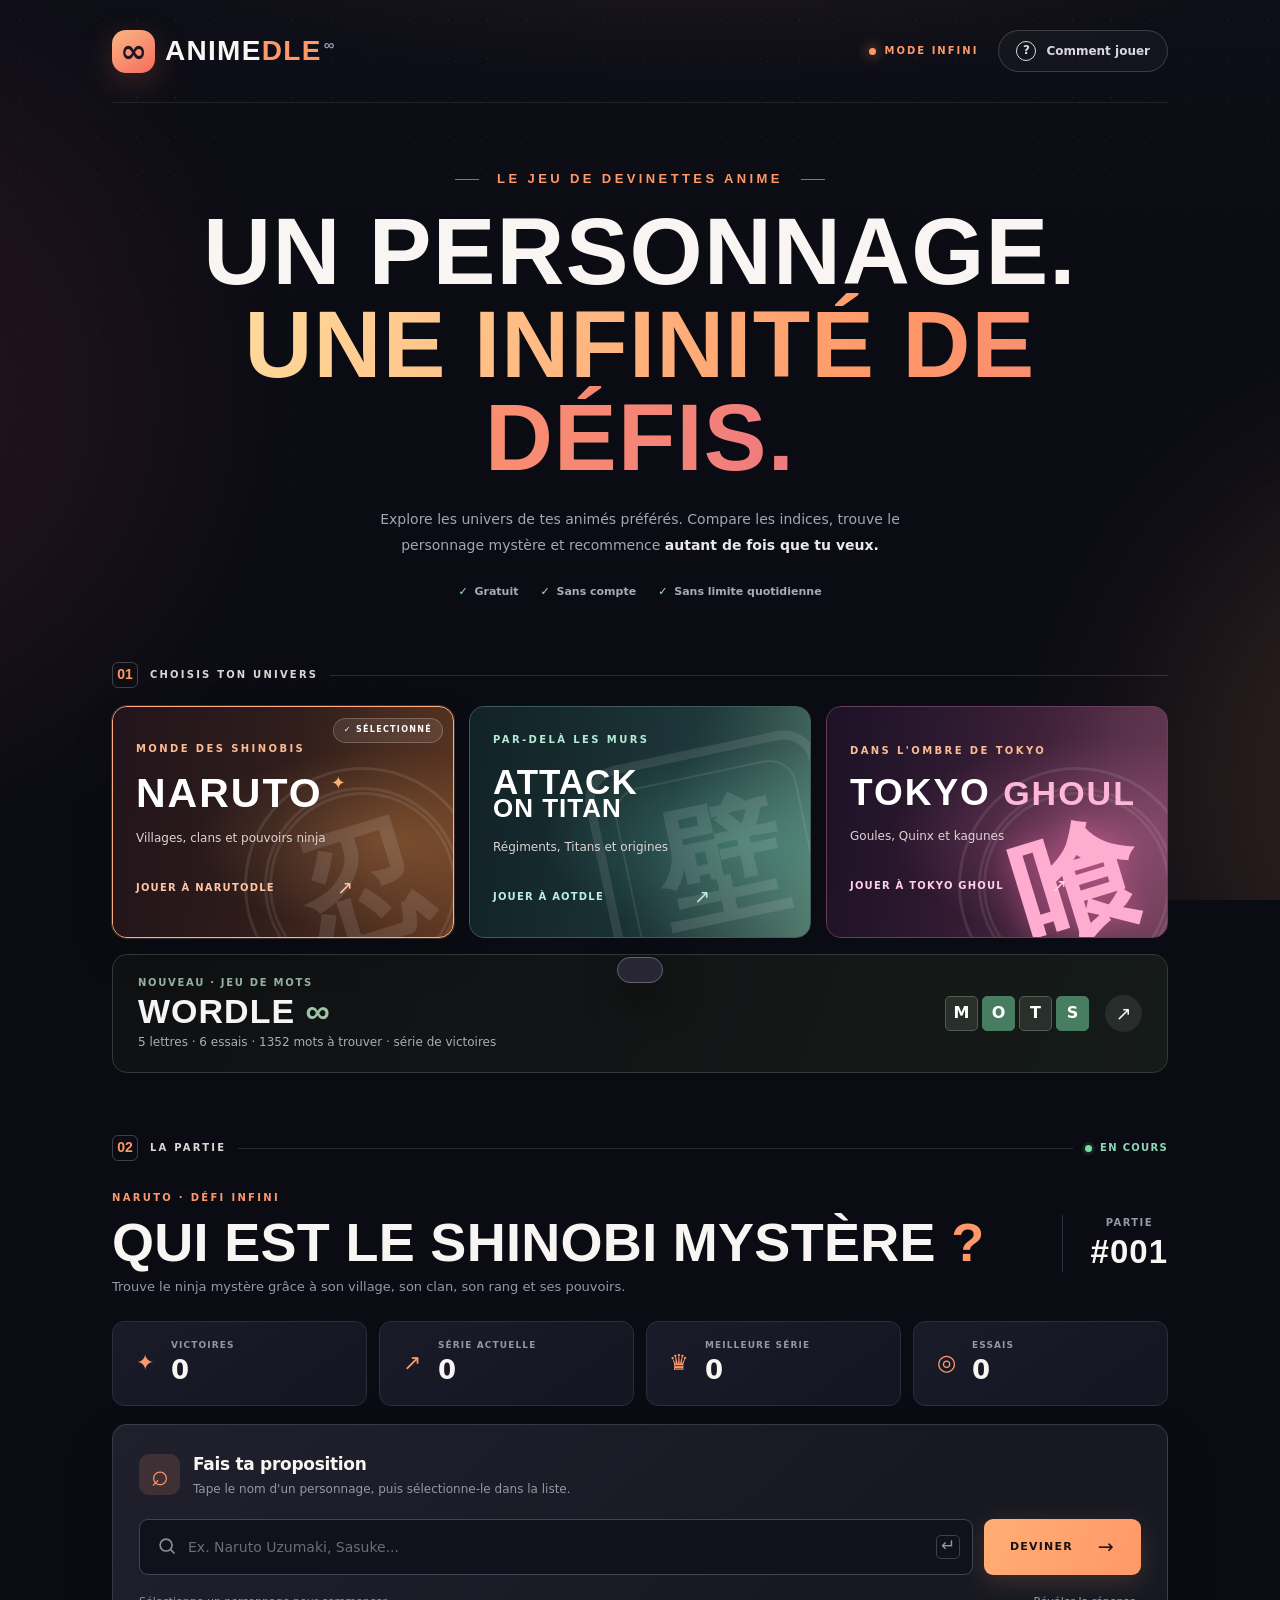
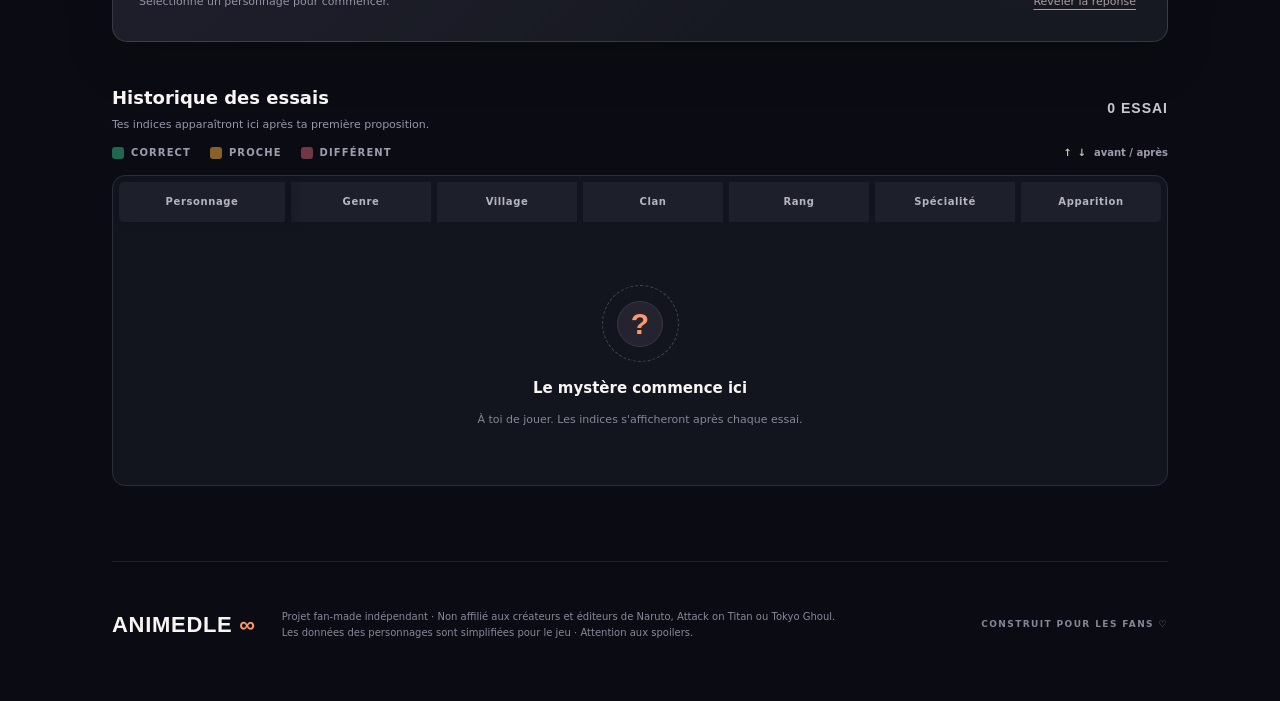
==== index.html @ fdb14068 "Link new Wordle mode on AnimeDle home screen" ====
<!doctype html>
<html lang="fr">
<head>
  <meta charset="utf-8">
  <meta name="viewport" content="width=device-width, initial-scale=1">
  <meta name="theme-color" content="#0c0d15">
  <meta name="description" content="AnimeDle Infinity : devine des personnages de Naruto, Attack on Titan et Tokyo Ghoul avec des indices. Parties infinies, gratuit et sans inscription.">
  <title>AnimeDle ∞ — Naruto × AOT × Tokyo Ghoul</title>
  
  <style>

:root{--bg:#0b0c13;--surface:#131520;--surface2:#191b29;--stroke:#2b2e3c;--text:#f8f5f2;--muted:#9696aa;--accent:#ff9868;--accent-bright:#ffae73;--tint:255,152,104;--green:#1d684e;--greenbr:#64efb5;--yellow:#876127;--yellowbr:#f6cf78;--red:#703745;--redbr:#f19ca5;--radius:16px}
*{box-sizing:border-box}html{scroll-behavior:smooth}body{margin:0;background:var(--bg);color:var(--text);font-family:'DM Sans',system-ui,sans-serif;line-height:1.55;min-height:100vh;overflow-x:hidden}body[data-world="aot"]{--accent:#75d8c5;--accent-bright:#a6e8d9;--tint:117,216,197}body[data-world="tokyo"]{--accent:#f780b9;--accent-bright:#ffc1df;--tint:247,128,185}button,input{font:inherit}button{cursor:pointer}button:disabled{cursor:not-allowed}a{color:inherit;text-decoration:none}button:focus-visible,a:focus-visible,input:focus-visible{outline:2px solid var(--accent);outline-offset:4px}::selection{background:var(--accent);color:var(--bg)}[hidden]{display:none!important}
.backdrop{pointer-events:none;position:fixed;inset:0;overflow:hidden;z-index:-1;background:radial-gradient(ellipse 80% 40% at 55% -20%,rgba(var(--tint),.13),transparent 73%),linear-gradient(#0d0e17,#0b0c13 33%)}.glow{position:absolute;width:650px;height:650px;border-radius:50%;filter:blur(95px);opacity:.13}.g1{top:70px;left:-480px;background:#a33e5e}.g2{top:460px;right:-530px;background:var(--accent)}.stars{position:absolute;inset:0;opacity:.28;background-image:radial-gradient(#ffffff6e .7px,transparent .7px);background-size:39px 39px;mask-image:linear-gradient(to bottom,black,transparent 84%)}
.page-shell{max-width:1120px;padding:0 32px;margin:auto}.site-header{min-height:103px;display:flex;justify-content:space-between;align-items:center;border-bottom:1px solid #ffffff16}.brand{display:flex;align-items:center;gap:10px}.brand-symbol{width:43px;height:43px;background:linear-gradient(145deg,#f9b784,#f76b5d);color:#201520;border-radius:14px;display:grid;place-items:center;font-size:32px;font-weight:900;line-height:1;box-shadow:0 9px 33px #ff915534}.brand-title{font-family:'Barlow Condensed',Impact,sans-serif;font-size:28px;font-weight:900;letter-spacing:1.3px;line-height:1}.brand-title>span{color:var(--accent)}.brand-title sup{font-size:15px;color:var(--muted);margin-left:2px}.top-right{display:flex;align-items:center;gap:20px}.pill-online{display:flex;align-items:center;gap:9px;color:var(--accent);font-size:10px;letter-spacing:2px;font-weight:800}.tiny-spark{width:7px;height:7px;background:var(--accent);border-radius:50%;box-shadow:0 0 13px var(--accent)}.help-trigger{border:1px solid #ffffff2c;color:#d9d8e1;border-radius:999px;background:#ffffff08;display:flex;gap:10px;align-items:center;padding:10px 17px;font-size:12px;font-weight:700;transition:.2s}.help-trigger:hover{background:#ffffff15;border-color:#ffffff65}.help-trigger>span:first-child{width:20px;height:20px;border:1.5px solid currentColor;border-radius:50%;font-size:12px;line-height:17px;text-align:center}
.hero{text-align:center;padding:66px 16px 62px;max-width:920px;margin:auto}.eyebrow{font-family:'Barlow Condensed',sans-serif;letter-spacing:3.4px;font-size:13px;font-weight:700;color:var(--accent);display:flex;align-items:center;justify-content:center;gap:18px}.eyebrow-line{width:24px;height:1px;background:var(--accent);opacity:.65}.hero h1{font-family:'Barlow Condensed',Impact,sans-serif;text-transform:uppercase;font-size:clamp(52px,8.6vw,94px);line-height:.99;letter-spacing:1.2px;max-width:900px;margin:16px auto 23px;font-weight:900}.hero h1 em{font-style:normal;background:linear-gradient(110deg,#ffda9c,var(--accent) 58%,#ef7a7f);background-clip:text;-webkit-background-clip:text;color:transparent}body[data-world="aot"] .hero h1 em{background-image:linear-gradient(100deg,#cffbf2,#70d4c8 59%,#8e94ee)}body[data-world="tokyo"] .hero h1 em{background-image:linear-gradient(100deg,#ffd0e8,#f780b9 59%,#bf7afd)}.hero>p{max-width:570px;color:#a5a4b6;font-size:14px;line-height:1.85;margin:0 auto}.hero>p strong{color:#e9e8ee;font-weight:700}.hero-meta{display:flex;flex-wrap:wrap;align-items:center;justify-content:center;gap:22px;margin-top:24px;color:#aaa8b9;font-size:11px;font-weight:600}.meta-check{color:#a2eac4;margin-right:3px}
.section-kicker{display:flex;align-items:center;gap:12px;color:#ddd6d6;font-size:10px;font-weight:800;letter-spacing:2.2px;margin-bottom:18px}.round-label{display:grid;place-items:center;flex:0 0 26px;height:26px;border:1px solid #ffffff37;border-radius:6px;color:var(--accent);font-family:'Barlow Condensed',sans-serif;font-size:14px;font-weight:800;letter-spacing:0}.thin-line{background:#ffffff21;height:1px;flex:1}.universe-grid{display:grid;grid-template-columns:repeat(3,minmax(0,1fr));gap:15px}.universe-card{position:relative;isolation:isolate;text-align:left;display:block;min-height:223px;padding:27px 31px;border:1px solid #4e3a34;border-radius:15px;color:#fff;background:linear-gradient(108deg,#2e1e22 6%,#37221c 48%,#613922);overflow:hidden;transition:transform .22s,border-color .22s,box-shadow .22s}.universe-card:hover{transform:translateY(-4px)}.universe-card.active{border-color:#ffac7e;box-shadow:0 0 0 1px #ffad7f33,0 17px 42px #07040924}.universe-card.active::after{content:'✓ SÉLECTIONNÉ';position:absolute;right:17px;top:16px;z-index:4;background:#ffffff17;border:1px solid #ffffff35;border-radius:100px;color:#fff;padding:5px 10px;font-size:9px;letter-spacing:1.3px;font-weight:800}.universe-card::before{content:'';position:absolute;inset:0;z-index:-1;background:radial-gradient(ellipse at 79% 58%,rgba(254,174,97,.24),transparent 49%),linear-gradient(90deg,rgba(30,17,24,.7),transparent 80%)}.universe-card.aot-card{background:linear-gradient(110deg,#1d3133,#233f41 55%,#547b6f);border-color:#3f5d58}.universe-card.aot-card.active{border-color:#8de6d9;box-shadow:0 0 0 1px #95ead133,0 17px 42px #040c0b30}.universe-card.aot-card::before{background:radial-gradient(ellipse at 79% 58%,rgba(125,246,213,.23),transparent 52%),linear-gradient(90deg,rgba(12,28,33,.68),transparent)}.universe-card.tokyo-card{background:linear-gradient(112deg,#2d2036 2%,#47253d 50%,#70415b);border-color:#66405a}.universe-card.tokyo-card.active{border-color:#ff9aca;box-shadow:0 0 0 1px #f780b955,0 17px 42px #1d081933}.universe-card.tokyo-card::before{background:radial-gradient(ellipse at 79% 57%,rgba(247,128,185,.28),transparent 54%),linear-gradient(90deg,rgba(24,13,34,.75),transparent 85%)}.ghoul-mark span{color:#ffacd1!important;text-shadow:0 0 30px #ff6eaf70}.tokyo-card .card-title{font-size:40px}.tokyo-card .card-title span{font-size:36px;color:#ffb7d8}.tokyo-card .card-action{color:#ffd0e8}
.card-decoration{position:absolute;z-index:-1;right:-6px;bottom:-67px;width:237px;height:237px;border:3px solid #ffffff18;border-radius:50%;display:grid;place-items:center;transform:rotate(-17deg)}.card-decoration:before{content:'';position:absolute;inset:17px;border-radius:50%;border:8px double #ffffff16}.card-decoration span{font-size:126px;line-height:1;color:#ffffff1c;font-family:serif;font-weight:900}.titan-mark{border-radius:15%;transform:rotate(-12deg);border-width:9px;right:9px;bottom:-46px}.titan-mark:before{border-radius:15%;border-width:2px;inset:17px}.card-subtitle{display:block;font-size:10px;font-weight:800;letter-spacing:2.4px;color:#fdbb93;margin-bottom:18px}.aot-card .card-subtitle{color:#b6e9d6}.card-title{display:block;font-family:'Barlow Condensed',Impact,sans-serif;font-size:48px;line-height:.9;font-weight:900;letter-spacing:2px;margin-bottom:17px}.aot-card .card-title{font-size:42px;letter-spacing:1px}.aot-card .card-title span{display:block;font-size:34px}.card-star{font-family:system-ui;font-size:18px;vertical-align:top;padding-left:8px;color:#f7b174}.card-description{display:block;color:#ded3d3;font-size:12px}.card-action{display:flex;align-items:center;justify-content:space-between;gap:10px;max-width:218px;margin-top:26px;font-weight:900;font-size:10px;letter-spacing:1.2px;color:#ffc3a5}.card-action span{font-size:19px;font-weight:400}.aot-card .card-action{color:#bcefe2}
.game-area{padding:62px 0 75px}.live-tag{font-size:10px;color:#8cd8b7;letter-spacing:1.3px;display:flex;gap:8px;align-items:center}.pulse-dot{width:7px;height:7px;background:#7cdda4;border-radius:50%;box-shadow:0 0 0 3px #7cdda41b;animation:pulse 2s infinite}@keyframes pulse{50%{box-shadow:0 0 0 6px #7cdda407}}.game-topline{display:flex;justify-content:space-between;gap:20px;align-items:center;margin:29px 0 24px}.game-overline{font-size:10px;letter-spacing:2.3px;font-weight:800;color:var(--accent)}.game-topline h2{font-family:'Barlow Condensed',Impact,sans-serif;font-size:clamp(37px,5vw,54px);font-weight:800;text-transform:uppercase;line-height:1.08;letter-spacing:.3px;margin:7px 0 6px}.game-topline h2 span{color:var(--accent)}.game-topline p{color:var(--muted);font-size:13px;margin:0}.round-counter{border-left:1px solid var(--stroke);min-width:98px;padding-left:28px;display:flex;flex-direction:column;align-items:center}.round-counter span{font-size:10px;letter-spacing:1.4px;color:var(--muted);font-weight:700}.round-counter strong{font-family:'Barlow Condensed',sans-serif;font-size:33px;line-height:1.25;letter-spacing:1px}
.stats-row{display:grid;grid-template-columns:repeat(4,1fr);gap:12px}.stat{min-height:82px;display:flex;align-items:center;gap:14px;border:1px solid var(--stroke);background:linear-gradient(145deg,#1a1b29,#141520);padding:17px 20px;border-radius:12px}.stat-icon{font-size:22px;color:var(--accent);font-family:Arial,sans-serif;width:24px;text-align:center}.stat>div{display:flex;flex-direction:column}.stat>div>span{font-size:9px;font-weight:800;color:#9694a7;letter-spacing:1.1px}.stat strong{font-size:26px;font-weight:800;line-height:1.35;font-variant-numeric:tabular-nums}
.guess-panel{margin-top:18px;border:1px solid #ffffff23;border-radius:15px;padding:26px;background:linear-gradient(138deg,#20202d,#171922 65%);box-shadow:0 20px 50px #03030825}.guess-panel-heading{display:flex;gap:13px;align-items:center;margin-bottom:20px}.panel-top-icon{display:grid;place-items:center;background:rgba(var(--tint),.14);color:var(--accent);border-radius:10px;height:41px;width:41px;font-size:30px;font-family:Arial,sans-serif;line-height:1}.guess-panel-heading h3{margin:0;font-size:17px;letter-spacing:-.3px}.guess-panel-heading p{margin:3px 0 0;color:var(--muted);font-size:12px}.guess-form{display:flex;gap:11px}.combobox{flex:1;min-width:0;position:relative}.combobox input{width:100%;height:56px;border-radius:9px;border:1px solid #434355;background:#10121b;color:#fff;padding:0 46px 0 48px;font-size:14px;outline:none;appearance:none;transition:border .2s,box-shadow .2s}.combobox input:focus{border-color:var(--accent);box-shadow:0 0 0 3px rgba(var(--tint),.11)}.combobox input::placeholder{color:#6d6b7a}.combobox input::-webkit-search-cancel-button{-webkit-appearance:none;appearance:none}.search-icon{position:absolute;left:17px;top:16px;width:22px;height:22px;color:#8e8b9b;z-index:1}.search-icon svg{width:100%;height:100%}.key-hint{position:absolute;right:13px;top:16px;pointer-events:none;min-width:24px;text-align:center;height:24px;border:1px solid #3e4050;border-radius:5px;color:#9694a8;font-size:17px;line-height:19px}.primary-button{height:56px;min-width:157px;border:0;border-radius:9px;background:linear-gradient(115deg,var(--accent-bright),var(--accent));color:#191219;font-weight:900;font-size:11px;letter-spacing:1.2px;display:flex;justify-content:center;align-items:center;gap:25px;padding:0 22px;box-shadow:0 7px 24px rgba(var(--tint),.17);transition:filter .2s,transform .15s}.primary-button:hover{filter:brightness(1.1);transform:translateY(-2px)}.primary-button:active{transform:translateY(0)}.primary-button>span{font-size:19px;font-weight:500}.form-bottom{display:flex;align-items:center;justify-content:space-between;gap:8px;margin-top:13px;color:#9293a5;font-size:11px}.text-button{border:0;background:transparent;color:#ac9da1;font-size:11px;text-decoration:underline;text-underline-offset:4px;padding:5px}.text-button:hover{color:#fff}
.suggestions{position:absolute;top:calc(100% + 7px);left:0;right:0;max-height:318px;overflow:auto;z-index:30;background:#222331;border:1px solid #515064;box-shadow:0 20px 52px #05050baf;border-radius:9px;padding:7px;scrollbar-color:#666276 transparent;scrollbar-width:thin}.suggestion{display:flex;align-items:center;gap:10px;width:100%;padding:9px 10px;border:0;border-radius:6px;background:transparent;color:#f3f0f0;font-size:13px;text-align:left}.suggestion:is(:hover,.active){background:rgba(var(--tint),.16)}.suggestion:disabled{opacity:.42;cursor:default}.small-avatar{width:31px;height:31px;flex-shrink:0;border-radius:7px;display:grid;place-items:center;background:linear-gradient(135deg,#463947,#8b634e);color:#ffe4ca;font-family:'Barlow Condensed',sans-serif;font-size:15px;font-weight:800}.suggestion .already{margin-left:auto;font-size:10px;color:#bdb1b5}.suggestion-none{padding:14px;color:#9a98aa;font-size:12px}
.answer-panel{display:flex;align-items:center;gap:17px;padding:26px;margin-top:18px;border:1px solid #397d69;background:linear-gradient(110deg,#153a31,#171d29 73%);border-radius:13px;animation:rise .3s ease both}.answer-panel.lost{border-color:#995e61;background:linear-gradient(110deg,#3b222b,#1c1a26 75%)}.result-icon{display:grid;place-items:center;border-radius:12px;background:#2b755e;color:#b2f6d3;width:54px;height:54px;flex-shrink:0;font-size:30px}.answer-panel.lost .result-icon{background:#723c46;color:#ffc6c7}.result-info{flex:1;min-width:0}.result-kicker{color:#92edbb;font-size:10px;letter-spacing:2px;font-weight:900}.answer-panel.lost .result-kicker{color:#f3b0b6}.result-info h3{margin:2px 0;font-size:22px;font-family:'Barlow Condensed',sans-serif;font-weight:800;text-transform:uppercase}.result-info p{margin:0;color:#c0c3ca;font-size:12px}.next-button{min-width:166px}
.hints{display:flex;flex-wrap:wrap;gap:9px;margin-top:15px}.hint-chip{color:#d6c3a8;background:#44352983;border:1px solid #876747;font-size:12px;padding:10px 14px;border-radius:8px}.hint-chip b{color:#fff0c4}.hint-progress{color:#aba5b1;font-size:11px;border:1px dashed #44424d;border-radius:8px;padding:10px 13px}
.results-head{display:flex;align-items:center;justify-content:space-between;gap:15px;margin:42px 0 12px}.results-head h3{margin:0 0 4px;font-size:18px}.results-head p{margin:0;font-size:11px;color:var(--muted)}.guess-count{font-family:'Barlow Condensed',sans-serif;font-weight:800;color:#c9c8d1;font-size:14px;letter-spacing:1px}.legend{display:flex;flex-wrap:wrap;align-items:center;gap:19px;margin-bottom:15px;font-size:10px;font-weight:800;color:#a09cac;letter-spacing:1.1px}.legend>span{display:flex;align-items:center;gap:7px}.legend-square{display:inline-block;width:12px;height:12px;border-radius:3px}.correct{background:var(--green)!important;border-color:#459b78!important}.close{background:var(--yellow)!important;border-color:#c59b50!important}.wrong{background:var(--red)!important;border-color:#b46a78!important}.legend-arrows{margin-left:auto;color:#cabfad}.legend-arrows span{color:#a09cac;font-weight:600;letter-spacing:0}
.table-scroll{border-radius:13px;border:1px solid #2c2d3b;overflow-x:auto;overflow-y:visible;background:#13151e;scrollbar-color:#45475a #161722;scrollbar-width:thin}.guess-table{width:100%;border-collapse:separate;border-spacing:6px;min-width:860px;table-layout:fixed}.guess-table thead th{background:#1d1f2b;color:#b6b4c2;font-size:10px;letter-spacing:.6px;text-align:center;white-space:nowrap;font-weight:800;padding:12px 6px}.guess-table thead th:first-child{width:166px;position:sticky;left:0;z-index:2;border-radius:5px 0 0 5px;box-shadow:6px 0 9px #10111983}.guess-table thead th:last-child{border-radius:0 5px 5px 0}.guess-table td{height:68px;padding:5px 6px;text-align:center;vertical-align:middle;border-radius:5px;font-size:10.5px;font-weight:700;line-height:1.35;overflow-wrap:anywhere}.guess-table td.character-cell{width:166px;min-width:166px;position:sticky;left:0;z-index:1;text-align:left;padding:10px;color:#fff;background:#232632;border:1px solid #323645;box-shadow:6px 0 9px #10111983}.character-name{font-weight:800;font-size:12px;line-height:1.3}.character-sub{font-size:9px;color:#aaa6bc;font-weight:500;margin-top:4px}.guess-table td.correct{color:#d5fbe7;border:1px solid #378763}.guess-table td.close{color:#fff1bf;border:1px solid #c79d52}.guess-table td.wrong{color:#fbcfd0;border:1px solid #95505e}.cell-symbol{display:block;opacity:.9;font-weight:900;font-size:13px;line-height:1.25;margin-top:2px}.guess-table tbody tr{animation:rise .25s ease both}.guess-table tbody tr+tr td{border-top-width:1px}
.empty-state{min-height:257px;display:flex;flex-direction:column;align-items:center;justify-content:center;text-align:center;padding:35px 10px;gap:10px}.empty-orbit{width:77px;height:77px;border:1px dashed #47465b;border-radius:50%;display:grid;place-items:center;position:relative;margin-bottom:5px}.empty-orbit:before{content:'';position:absolute;width:44px;height:44px;border-radius:50%;border:1px solid #383746;background:#24232f}.empty-orbit span{font-family:'Barlow Condensed',sans-serif;color:var(--accent);font-size:30px;font-weight:800;z-index:1}.empty-state strong{font-size:15px}.empty-state>span{color:#878698;font-size:11px}.table-tip{color:#777688;font-size:10px;margin-top:9px;display:none}
.footer{min-height:140px;border-top:1px solid #ffffff16;display:flex;align-items:center;gap:26px;padding:22px 0 35px}.footer-logo{font-family:'Barlow Condensed',sans-serif;font-size:22px;font-weight:900;letter-spacing:.7px;white-space:nowrap}.footer-logo span{color:var(--accent)}.footer p{font-size:10px;color:#8b8799;margin:0;flex:1}.footer>span{font-size:9px;font-weight:800;letter-spacing:1.4px;color:#878596;white-space:nowrap}
dialog{padding:0;max-width:560px;width:calc(100% - 28px);max-height:calc(100dvh - 36px);overflow:auto;border:1px solid #55576d;border-radius:15px;background:#1d1e2c;color:#f3f1f5;box-shadow:0 22px 90px #000b}dialog::backdrop{background:#07070bc9;backdrop-filter:blur(5px)}.dialog-header{display:flex;justify-content:space-between;align-items:center;padding:17px 23px;border-bottom:1px solid #353547;font-size:10px;font-weight:900;letter-spacing:2px;color:var(--accent)}.close-dialog{background:transparent;color:#e8e0e5;font-size:31px;border:0;line-height:1}.dialog-body{padding:24px}.dialog-body h2{font-family:'Barlow Condensed',sans-serif;font-size:35px;margin:0}.dialog-body>p{font-size:12px;color:#aaaabc;line-height:1.9;margin:13px 0 18px}.help-rule{display:flex;gap:13px;align-items:center;padding:11px 0;border-top:1px solid #ffffff14}.help-square{display:grid;place-items:center;flex-shrink:0;border:1px solid;width:44px;height:44px;border-radius:8px;font-size:20px;font-weight:900}.help-rule strong{display:block;font-size:12px}.help-rule p{margin:2px 0 0;color:#a8a5b6;font-size:11px}.dialog-body .spoiler-note{background:#61453c60;padding:12px 14px;border:1px solid #9d6d59;border-radius:8px;color:#efcebf}
.toast{position:fixed;left:50%;bottom:27px;transform:translate(-50%,110px);background:#282635;color:white;border:1px solid #656274;border-radius:100px;z-index:50;box-shadow:0 15px 40px #0007;padding:12px 22px;font-size:12px;font-weight:700;transition:transform .25s;max-width:90%;text-align:center;pointer-events:none}.toast.visible{transform:translate(-50%,0)}@keyframes rise{from{opacity:0;transform:translateY(7px)}to{opacity:1;transform:translateY(0)}}
@media(max-width:850px){.stats-row{grid-template-columns:repeat(2,1fr)}.stat{min-height:77px}.footer{flex-wrap:wrap;justify-content:space-between;gap:12px}.footer p{order:3;flex-basis:100%}.table-tip{display:block}.card-title{font-size:40px}.aot-card .card-title{font-size:36px}.aot-card .card-title span{font-size:28px}}
@media(max-width:610px){.page-shell{padding:0 15px}.site-header{min-height:80px}.brand-symbol{width:36px;height:36px;font-size:28px;border-radius:10px}.brand-title{font-size:22px}.top-right{gap:9px}.pill-online{display:none}.help-trigger{padding:8px 10px}.help-trigger .help-label{display:none}.hero{padding:51px 0 40px}.hero h1{font-size:clamp(47px,12vw,71px);margin:17px auto}.hero>p{font-size:12px}.hero-meta{gap:12px;font-size:10px}.eyebrow{font-size:10px;letter-spacing:2px;gap:10px}.eyebrow-line{width:12px}.universe-grid{grid-template-columns:1fr;gap:10px}.universe-card{min-height:172px;padding:21px 22px}.card-subtitle{font-size:9px;margin-bottom:11px}.card-title{font-size:43px;margin-bottom:12px}.aot-card .card-title{font-size:39px}.aot-card .card-title span{font-size:28px}.card-description{font-size:11px}.card-action{margin-top:17px}.card-decoration{width:205px;height:205px}.universe-card.active::after{font-size:8px;right:12px;top:10px}.game-area{padding:48px 0 51px}.game-topline{align-items:flex-start}.game-topline h2{font-size:35px}.round-counter{padding-left:11px;min-width:70px}.round-counter strong{font-size:27px}.game-topline p{font-size:11px}.stats-row{gap:8px}.stat{padding:11px 13px;min-height:70px;gap:9px}.stat-icon{font-size:19px}.stat>div>span{font-size:8px}.stat strong{font-size:22px}.guess-panel{padding:17px;margin-top:12px}.guess-panel-heading h3{font-size:15px}.guess-panel-heading p{font-size:10px}.guess-form{flex-direction:column;gap:10px}.combobox input{height:53px;font-size:13px}.primary-button{height:50px;width:100%}.search-icon{top:15px}.key-hint{top:14px}.form-bottom{font-size:10px}.answer-panel{flex-wrap:wrap;padding:18px;gap:12px}.result-icon{width:43px;height:43px}.next-button{flex-basis:100%}.results-head{margin-top:32px}.results-head h3{font-size:16px}.results-head p{font-size:10px}.legend{gap:12px;font-size:9px}.legend-arrows{width:100%;margin:0}.empty-state{min-height:220px}.footer>span{font-size:8px}}
@media(prefers-reduced-motion:reduce){*,*::before,*::after{scroll-behavior:auto!important;animation:none!important;transition:none!important}}

/* Trois univers, une mise en page responsive sans débordement. */
@media(min-width:851px){.universe-card{padding:25px 23px;min-height:224px}.card-title{font-size:41px}.aot-card .card-title{font-size:35px}.aot-card .card-title span{font-size:26px}.tokyo-card .card-title{font-size:37px}.tokyo-card .card-title span{font-size:34px}.card-decoration{right:-28px}.universe-card.active::after{right:10px;top:11px;font-size:8px}}
@media(min-width:611px) and (max-width:850px){.universe-grid{grid-template-columns:repeat(2,minmax(0,1fr))}.tokyo-card{grid-column:1/-1}}
@media(max-width:610px){.universe-grid{grid-template-columns:1fr}.tokyo-card .card-title{font-size:42px}.tokyo-card .card-title span{font-size:38px}}


/* Mode bonus Wordle : design noir minimaliste */
.wordle-launch{display:flex;justify-content:space-between;align-items:center;gap:18px;margin-top:16px;padding:20px 25px;border-radius:15px;border:1px solid #35383b;background:linear-gradient(110deg,#101113 8%,#151b18 100%);transition:border-color .18s,transform .18s,background .18s}
.wordle-launch:hover{transform:translateY(-2px);border-color:#779982;background:linear-gradient(110deg,#17191c,#1e2822)}
.wordle-launch:focus-visible{outline-color:#c6d9cb}
.wordle-launch-content{display:flex;flex-direction:column;gap:3px}
.wordle-launch-sub{font-size:10px;color:#97b2a2;letter-spacing:1.7px;font-weight:800}
.wordle-launch-title{font-size:34px;font-family:'Barlow Condensed',Impact,sans-serif;letter-spacing:1px;font-weight:900;color:#f5f5f5;line-height:1.1}
.wordle-launch-title em{font-style:normal;color:#9cc3a8}
.wordle-launch-desc{color:#aaaeb2;font-size:12px}
.wordle-launch-action{display:flex;align-items:center;gap:16px}
.wordle-launch-tiles{display:flex;gap:4px}
.wordle-launch-tiles span{display:grid;place-items:center;width:33px;height:35px;font-weight:900;font-size:16px;border-radius:5px;color:#fff;background:#29302b;border:1px solid #4b6052}
.wordle-launch-tiles span:nth-child(2),.wordle-launch-tiles span:nth-child(4){background:#477e62;border-color:#477e62}
.wordle-launch-arrow{display:grid;place-items:center;background:#ffffff15;color:#f6f6f6;border-radius:100%;font-size:19px;width:37px;height:37px}
@media(max-width:610px){.wordle-launch{padding:19px;gap:10px}.wordle-launch-title{font-size:30px}.wordle-launch-desc{font-size:11px}.wordle-launch-tiles{display:none}.wordle-launch-arrow{width:33px;height:33px}}
</style>
  
  
</head>
<body data-world="naruto">
  <div class="backdrop" aria-hidden="true"><div class="glow g1"></div><div class="glow g2"></div><div class="stars"></div></div>
  <div class="page-shell">
    <header class="site-header">
      <a class="brand" href="./" aria-label="AnimeDle Infini : accueil">
        <span class="brand-symbol" aria-hidden="true">∞</span>
        <span class="brand-title">ANIME<span>DLE</span><sup>∞</sup></span>
      </a>
      <div class="top-right"><span class="pill-online"><span class="tiny-spark"></span> MODE INFINI</span><button class="help-trigger" id="helpOpen" type="button"><span>?</span> <span class="help-label">Comment jouer</span></button></div>
    </header>

    <main>
      <section class="hero">
        <div class="eyebrow"><span class="eyebrow-line"></span> LE JEU DE DEVINETTES ANIME <span class="eyebrow-line"></span></div>
        <h1>Un personnage.<br><em>Une infinité de défis.</em></h1>
        <p>Explore les univers de tes animés préférés. Compare les indices, trouve le personnage mystère et recommence <strong>autant de fois que tu veux.</strong></p>
        <div class="hero-meta"><span><span class="meta-check">✓</span> Gratuit</span><span><span class="meta-check">✓</span> Sans compte</span><span><span class="meta-check">✓</span> Sans limite quotidienne</span></div>
      </section>

      <section class="choose-universe" aria-label="Choisir l'univers">
        <div class="section-kicker"><span class="round-label">01</span> CHOISIS TON UNIVERS <span class="thin-line"></span></div>
        <div class="universe-grid" role="tablist" aria-label="Univers disponibles">
          <button class="universe-card active" data-switch="naruto" type="button" role="tab" aria-selected="true" aria-controls="gameArea">
            <div class="card-decoration leaf-mark" aria-hidden="true"><span>忍</span></div>
            <div class="universe-card-content"><span class="card-subtitle">MONDE DES SHINOBIS</span><span class="card-title">NARUTO<span class="card-star">✦</span></span><span class="card-description">Villages, clans et pouvoirs ninja</span><span class="card-action">JOUER À NARUTODLE <span>↗</span></span></div>
          </button>
          <button class="universe-card aot-card" data-switch="aot" type="button" role="tab" aria-selected="false" aria-controls="gameArea">
            <div class="card-decoration titan-mark" aria-hidden="true"><span>壁</span></div>
            <div class="universe-card-content"><span class="card-subtitle">PAR-DELÀ LES MURS</span><span class="card-title">ATTACK <span>ON TITAN</span></span><span class="card-description">Régiments, Titans et origines</span><span class="card-action">JOUER À AOTDLE <span>↗</span></span></div>
          </button>
          <button class="universe-card tokyo-card" data-switch="tokyo" type="button" role="tab" aria-selected="false" aria-controls="gameArea">
            <div class="card-decoration ghoul-mark" aria-hidden="true"><span>喰</span></div>
            <div class="universe-card-content"><span class="card-subtitle">DANS L'OMBRE DE TOKYO</span><span class="card-title">TOKYO <span>GHOUL</span></span><span class="card-description">Goules, Quinx et kagunes</span><span class="card-action">JOUER À TOKYO GHOUL <span>↗</span></span></div>
          </button>
        </div>
        <a href="./wordle.html" class="wordle-launch" aria-label="Jouer au Wordle français infini">
          <span class="wordle-launch-content">
            <span class="wordle-launch-sub">NOUVEAU · JEU DE MOTS</span>
            <span class="wordle-launch-title">WORDLE <em>∞</em></span>
            <span class="wordle-launch-desc">5 lettres · 6 essais · 1352 mots à trouver · série de victoires</span>
          </span>
          <span class="wordle-launch-action">
            <span class="wordle-launch-tiles" aria-hidden="true"><span>M</span><span>O</span><span>T</span><span>S</span></span>
            <span class="wordle-launch-arrow" aria-hidden="true">↗</span>
          </span>
        </a>
      </section>

      <section class="game-area" id="gameArea">
        <div class="section-kicker"><span class="round-label">02</span> LA PARTIE <span class="thin-line"></span><span class="live-tag"><span class="pulse-dot"></span> EN COURS</span></div>
        <div class="game-topline">
          <div><div class="game-overline" id="worldOverline">NARUTO · DÉFI INFINI</div><h2 id="gameTitle">Qui est le shinobi mystère<span> ?</span></h2><p id="gameSubtitle">Chaque essai révèle des informations sur le personnage secret.</p></div>
          <div class="round-counter"><span>PARTIE</span><strong id="roundNumber">#001</strong></div>
        </div>

        <div class="stats-row" aria-label="Statistiques de partie">
          <div class="stat"><span class="stat-icon">✦</span><div><span>VICTOIRES</span><strong id="statWins">0</strong></div></div>
          <div class="stat"><span class="stat-icon">↗</span><div><span>SÉRIE ACTUELLE</span><strong id="statStreak">0</strong></div></div>
          <div class="stat"><span class="stat-icon">♛</span><div><span>MEILLEURE SÉRIE</span><strong id="statBest">0</strong></div></div>
          <div class="stat"><span class="stat-icon">◎</span><div><span>ESSAIS</span><strong id="statTries">0</strong></div></div>
        </div>

        <div class="guess-panel" id="guessPanel">
          <div class="guess-panel-heading"><span class="panel-top-icon">⌕</span><div><h3>Fais ta proposition</h3><p>Tape le nom d'un personnage, puis sélectionne-le dans la liste.</p></div></div>
          <form class="guess-form" id="guessForm" autocomplete="off">
            <div class="combobox" id="combobox">
              <span class="search-icon" aria-hidden="true"><svg viewBox="0 0 24 24" fill="none" stroke="currentColor" stroke-width="1.8"><circle cx="11" cy="11" r="6.5"></circle><path d="m16 16 4.2 4.2"></path></svg></span>
              <input id="guessInput" type="search" placeholder="Ex. Naruto Uzumaki, Sasuke..." aria-label="Rechercher un personnage" aria-controls="suggestions" aria-expanded="false" aria-autocomplete="list" autocomplete="off" spellcheck="false" maxlength="80">
              <span class="key-hint" aria-hidden="true">↵</span>
              <div class="suggestions" id="suggestions" role="listbox" aria-label="Suggestions de personnages" hidden></div>
            </div>
            <button id="guessButton" class="primary-button" type="submit">DEVINER <span>→</span></button>
          </form>
          <div class="form-bottom"><div id="inputMessage" role="status" aria-live="polite">Sélectionne un personnage pour commencer.</div><button class="text-button" id="giveUp" type="button">Révéler la réponse</button></div>
        </div>

        <div class="answer-panel" id="answerPanel" hidden>
          <div class="result-icon" id="resultIcon">✦</div>
          <div class="result-info"><div class="result-kicker" id="resultKicker">BIEN JOUÉ !</div><h3 id="resultTitle">Personnage trouvé !</h3><p id="resultDescription">Tu as trouvé le personnage mystère.</p></div>
          <button type="button" class="primary-button next-button" id="nextRound">DÉFI SUIVANT <span>→</span></button>
        </div>

        <div class="hints" id="hints" hidden></div>

        <div class="results-head"><div><h3>Historique des essais</h3><p id="historySubtitle">Tes indices apparaîtront ici après ta première proposition.</p></div><span class="guess-count" id="guessCount">0 ESSAI</span></div>
        <div class="legend"><span><i class="legend-square correct"></i> CORRECT</span><span><i class="legend-square close"></i> PROCHE</span><span><i class="legend-square wrong"></i> DIFFÉRENT</span><span class="legend-arrows">↑ ↓ <span>avant / après</span></span></div>
        <div class="table-scroll" id="tableScroll"><table class="guess-table" id="guessTable"><thead id="guessHead"></thead><tbody id="guessBody"></tbody></table><div class="empty-state" id="emptyState"><div class="empty-orbit" aria-hidden="true"><span>?</span></div><strong>Le mystère commence ici</strong><span>À toi de jouer. Les indices s'afficheront après chaque essai.</span></div></div>
        <div class="table-tip">↔ Fais défiler le tableau horizontalement sur téléphone.</div>
      </section>
    </main>
    <footer class="footer"><div class="footer-logo">ANIMEDLE <span>∞</span></div><p>Projet fan-made indépendant · Non affilié aux créateurs et éditeurs de Naruto, Attack on Titan ou Tokyo Ghoul.<br>Les données des personnages sont simplifiées pour le jeu · Attention aux spoilers.</p><span>CONSTRUIT POUR LES FANS ♡</span></footer>
  </div>
  <dialog id="helpDialog" aria-labelledby="helpTitle">
    <div class="dialog-header"><span>GUIDE DU JOUEUR</span><button type="button" class="close-dialog" id="helpClose" aria-label="Fermer">×</button></div>
    <div class="dialog-body"><h2 id="helpTitle">Comment jouer ?</h2><p>Un personnage est choisi au hasard parmi ceux de l'univers sélectionné. Ton but est de le retrouver en comparant ses caractéristiques avec celles des personnages proposés.</p>
      <div class="help-rule"><span class="help-square correct">✓</span><div><strong>Vert — correspondance parfaite</strong><p>L'attribut est exactement celui du personnage mystère.</p></div></div>
      <div class="help-rule"><span class="help-square close">≈</span><div><strong>Jaune — presque</strong><p>L'apparition ou le rang est voisin de la bonne réponse.</p></div></div>
      <div class="help-rule"><span class="help-square wrong">×</span><div><strong>Rouge — différent</strong><p>Cette caractéristique ne correspond pas.</p></div></div>
      <p>Les flèches <b>↑</b> et <b>↓</b> indiquent si l'apparition du personnage recherché est plus tardive ou plus ancienne, ou si son rang est supérieur ou inférieur.</p><p>Des indices supplémentaires apparaissent après 4, 8 et 12 essais. Une fois le personnage trouvé, clique sur <strong>Défi suivant</strong>. Tu peux enchaîner les parties à l'infini !</p><p class="spoiler-note">⚠ Certaines caractéristiques dévoilent des événements de Naruto Shippûden, d'Attack on Titan et de Tokyo Ghoul:re.</p>
    </div>
  </dialog>
  <div class="toast" id="toast" aria-live="polite" role="status"></div>
<script>
/*
  AnimeDle ∞ — jeu fan-made indépendant.
  Pour ajouter un personnage : ajoute une ligne dans le tableau du bon univers.
  Les caractéristiques sont volontairement simplifiées pour le jeu, et les arcs
  indiquent une période de première apparition approximative.
*/
const DATA = {
  naruto: {
    title: 'Naruto', subtitle: 'Le monde des shinobis',
    columns: [
      {key:'gender', label:'Genre'},
      {key:'village', label:'Village'},
      {key:'clan', label:'Clan'},
      {key:'rank', label:'Rang'},
      {key:'skill', label:'Spécialité'},
      {key:'debut', label:'Apparition'}
    ],
    ordered: {rank:['Académie','Genin','Chûnin','Jônin','ANBU','Kage'], debut:['Début Naruto','Examens Chûnin','Fin Naruto','Début Shippûden','Milieu Shippûden','Grande Guerre']},
    characters: [
      ['Naruto Uzumaki','Homme','Konoha','Uzumaki','Genin','Jinchûriki','Début Naruto'],
      ['Sasuke Uchiha','Homme','Konoha','Uchiha','Nukenin','Sharingan','Début Naruto'],
      ['Sakura Haruno','Femme','Konoha','Aucun','Chûnin','Ninja médical','Début Naruto'],
      ['Kakashi Hatake','Homme','Konoha','Aucun','Jônin','Sharingan','Début Naruto'],
      ['Iruka Umino','Homme','Konoha','Aucun','Chûnin','Ninjutsu','Début Naruto'],
      ['Hinata Hyûga','Femme','Konoha','Hyûga','Chûnin','Byakugan','Examens Chûnin'],
      ['Neji Hyûga','Homme','Konoha','Hyûga','Jônin','Byakugan','Examens Chûnin'],
      ['Shikamaru Nara','Homme','Konoha','Nara','Chûnin','Ombres','Examens Chûnin'],
      ['Chôji Akimichi','Homme','Konoha','Akimichi','Chûnin','Expansion','Examens Chûnin'],
      ['Ino Yamanaka','Femme','Konoha','Yamanaka','Chûnin','Transfert mental','Examens Chûnin'],
      ['Kiba Inuzuka','Homme','Konoha','Inuzuka','Chûnin','Combat animal','Examens Chûnin'],
      ['Shino Aburame','Homme','Konoha','Aburame','Chûnin','Insectes','Examens Chûnin'],
      ['Rock Lee','Homme','Konoha','Aucun','Chûnin','Taijutsu','Examens Chûnin'],
      ['Tenten','Femme','Konoha','Aucun','Chûnin','Armes ninja','Examens Chûnin'],
      ['Gaï Maito','Homme','Konoha','Aucun','Jônin','Taijutsu','Examens Chûnin'],
      ['Asuma Sarutobi','Homme','Konoha','Sarutobi','Jônin','Lames de chakra','Examens Chûnin'],
      ['Kurenai Yûhi','Femme','Konoha','Aucun','Jônin','Genjutsu','Examens Chûnin'],
      ['Konohamaru Sarutobi','Homme','Konoha','Sarutobi','Genin','Ninjutsu','Début Naruto'],
      ['Hiruzen Sarutobi','Homme','Konoha','Sarutobi','Kage','Ninjutsu','Début Naruto'],
      ['Tsunade','Femme','Konoha','Senju','Kage','Ninja médical','Fin Naruto'],
      ['Jiraya','Homme','Konoha','Aucun','Sannin','Mode ermite','Fin Naruto'],
      ['Orochimaru','Homme','Oto','Aucun','Sannin','Serpents','Examens Chûnin'],
      ['Minato Namikaze','Homme','Konoha','Aucun','Kage','Téléportation','Début Naruto'],
      ['Kushina Uzumaki','Femme','Konoha','Uzumaki','Autre','Scellements','Milieu Shippûden'],
      ['Itachi Uchiha','Homme','Konoha','Uchiha','Nukenin','Sharingan','Début Naruto'],
      ['Obito Uchiha','Homme','Konoha','Uchiha','Nukenin','Sharingan','Milieu Shippûden'],
      ['Madara Uchiha','Homme','Konoha','Uchiha','Nukenin','Sharingan','Grande Guerre'],
      ['Shisui Uchiha','Homme','Konoha','Uchiha','ANBU','Sharingan','Milieu Shippûden'],
      ['Fugaku Uchiha','Homme','Konoha','Uchiha','Jônin','Sharingan','Début Naruto'],
      ['Gaara','Homme','Suna','Aucun','Kage','Sable','Examens Chûnin'],
      ['Temari','Femme','Suna','Aucun','Jônin','Vent','Examens Chûnin'],
      ['Kankurô','Homme','Suna','Aucun','Jônin','Marionnettes','Examens Chûnin'],
      ['Rasa','Homme','Suna','Aucun','Kage','Sable','Fin Naruto'],
      ['Chiyo','Femme','Suna','Aucun','Autre','Marionnettes','Début Shippûden'],
      ['Baki','Homme','Suna','Aucun','Jônin','Vent','Examens Chûnin'],
      ['Deidara','Homme','Iwa','Aucun','Nukenin','Explosions','Début Shippûden'],
      ['Sasori','Homme','Suna','Aucun','Nukenin','Marionnettes','Début Shippûden'],
      ['Nagato','Homme','Ame','Uzumaki','Nukenin','Rinnegan','Milieu Shippûden'],
      ['Konan','Femme','Ame','Aucun','Nukenin','Papier','Milieu Shippûden'],
      ['Kisame Hoshigaki','Homme','Kiri','Aucun','Nukenin','Suiton','Fin Naruto'],
      ['Hidan','Homme','Yu','Aucun','Nukenin','Rituel','Milieu Shippûden'],
      ['Kakuzu','Homme','Taki','Aucun','Nukenin','Ninjutsu','Milieu Shippûden'],
      ['Karin Uzumaki','Femme','Kusa','Uzumaki','Nukenin','Sensoriel','Milieu Shippûden'],
      ['Suigetsu Hôzuki','Homme','Kiri','Hôzuki','Nukenin','Suiton','Milieu Shippûden'],
      ['Jûgo','Homme','Autre','Aucun','Nukenin','Transformation','Milieu Shippûden'],
      ['Kimimaro Kaguya','Homme','Oto','Kaguya','Nukenin','Os','Fin Naruto'],
      ['Kabuto Yakushi','Homme','Oto','Aucun','Nukenin','Ninja médical','Examens Chûnin'],
      ['Sai','Homme','Konoha','Aucun','ANBU','Encre','Début Shippûden'],
      ['Yamato','Homme','Konoha','Aucun','ANBU','Mokuton','Début Shippûden'],
      ['Danzô Shimura','Homme','Konoha','Aucun','Autre','Sharingan','Milieu Shippûden'],
      ['Hashirama Senju','Homme','Konoha','Senju','Kage','Mokuton','Fin Naruto'],
      ['Tobirama Senju','Homme','Konoha','Senju','Kage','Suiton','Fin Naruto'],
      ['Killer Bee','Homme','Kumo','Aucun','Autre','Jinchûriki','Milieu Shippûden'],
      ['A (4e Raikage)','Homme','Kumo','Aucun','Kage','Raiton','Milieu Shippûden'],
      ['Darui','Homme','Kumo','Aucun','Jônin','Raiton','Milieu Shippûden'],
      ['Yugito Nii','Femme','Kumo','Aucun','Jônin','Jinchûriki','Milieu Shippûden'],
      ['Mei Terumî','Femme','Kiri','Aucun','Kage','Yôton','Milieu Shippûden'],
      ['Zabuza Momochi','Homme','Kiri','Aucun','Nukenin','Épée','Début Naruto'],
      ['Haku','Homme','Kiri','Yuki','Nukenin','Glace','Début Naruto'],
      ['Chôjûrô','Homme','Kiri','Aucun','Jônin','Épée','Milieu Shippûden'],
      ['Ao','Homme','Kiri','Aucun','Jônin','Byakugan','Milieu Shippûden'],
      ['Ônoki','Homme','Iwa','Aucun','Kage','Jinton','Milieu Shippûden'],
      ['Kurotsuchi','Femme','Iwa','Aucun','Jônin','Yôton','Milieu Shippûden'],
      ['Akatsuchi','Homme','Iwa','Aucun','Jônin','Doton','Milieu Shippûden'],
      ['Hanzô','Homme','Ame','Aucun','Autre','Poison','Milieu Shippûden'],
      ['Utakata','Homme','Kiri','Aucun','Nukenin','Jinchûriki','Milieu Shippûden'],
      ['Fû','Femme','Taki','Aucun','Autre','Jinchûriki','Grande Guerre'],
      ['Rin Nohara','Femme','Konoha','Aucun','Chûnin','Ninja médical','Milieu Shippûden'],
      ['Shizune','Femme','Konoha','Aucun','Jônin','Ninja médical','Fin Naruto'],
      ['Anko Mitarashi','Femme','Konoha','Aucun','Jônin','Serpents','Examens Chûnin'],
      ['Kaguya Ôtsutsuki','Femme','Autre','Ôtsutsuki','Autre','Byakugan','Grande Guerre'],
      ['Hagoromo Ôtsutsuki','Homme','Autre','Ôtsutsuki','Autre','Rinnegan','Grande Guerre'],
      ['Indra Ôtsutsuki','Homme','Autre','Ôtsutsuki','Autre','Sharingan','Grande Guerre'],
      ['Ashura Ôtsutsuki','Homme','Autre','Ôtsutsuki','Autre','Ninjutsu','Grande Guerre']
    ]
  },
  aot: {
    title: 'Attack on Titan', subtitle: 'Par-delà les murs',
    columns: [
      {key:'gender', label:'Genre'},
      {key:'faction', label:'Faction'},
      {key:'origin', label:'Origine'},
      {key:'titan', label:'Titan'},
      {key:'status', label:'Statut final'},
      {key:'debut', label:'Apparition'}
    ],
    ordered:{debut:['Saison 1','Saison 2','Saison 3','Saison 4']},
    characters: [
      ['Eren Jäger','Homme','Exploration','Paradis','Assaillant','Décédé','Saison 1'],
      ['Mikasa Ackerman','Femme','Exploration','Paradis','Aucun','Vivant','Saison 1'],
      ['Armin Arlelt','Homme','Exploration','Paradis','Colossal','Vivant','Saison 1'],
      ['Livaï Ackerman','Homme','Exploration','Paradis','Aucun','Vivant','Saison 1'],
      ['Erwin Smith','Homme','Exploration','Paradis','Aucun','Décédé','Saison 1'],
      ['Hansi Zoe','Femme','Exploration','Paradis','Aucun','Décédé','Saison 1'],
      ['Jean Kirstein','Homme','Exploration','Paradis','Aucun','Vivant','Saison 1'],
      ['Connie Springer','Homme','Exploration','Paradis','Aucun','Vivant','Saison 1'],
      ['Sasha Braus','Femme','Exploration','Paradis','Aucun','Décédé','Saison 1'],
      ['Historia Reiss','Femme','Royauté','Paradis','Aucun','Vivant','Saison 1'],
      ['Reiner Braun','Homme','Guerriers','Marley','Cuirassé','Vivant','Saison 1'],
      ['Bertolt Hoover','Homme','Guerriers','Marley','Colossal','Décédé','Saison 1'],
      ['Annie Leonhart','Femme','Guerriers','Marley','Féminin','Vivant','Saison 1'],
      ['Ymir','Femme','Exploration','Marley','Mâchoire','Décédé','Saison 1'],
      ['Marco Bott','Homme','Cadets','Paradis','Aucun','Décédé','Saison 1'],
      ['Grisha Jäger','Homme','Civils','Marley','Assaillant','Décédé','Saison 1'],
      ['Carla Jäger','Femme','Civils','Paradis','Aucun','Décédé','Saison 1'],
      ['Zeke Jäger','Homme','Guerriers','Marley','Bestial','Décédé','Saison 2'],
      ['Pieck Finger','Femme','Guerriers','Marley','Charrette','Vivant','Saison 3'],
      ['Porco Galliard','Homme','Guerriers','Marley','Mâchoire','Décédé','Saison 4'],
      ['Marcel Galliard','Homme','Guerriers','Marley','Mâchoire','Décédé','Saison 2'],
      ['Lara Tybur','Femme','Tybur','Marley','Marteau','Décédé','Saison 4'],
      ['Willy Tybur','Homme','Tybur','Marley','Aucun','Décédé','Saison 4'],
      ['Gabi Braun','Femme','Guerriers','Marley','Aucun','Vivant','Saison 4'],
      ['Falco Grice','Homme','Guerriers','Marley','Mâchoire','Vivant','Saison 4'],
      ['Colt Grice','Homme','Guerriers','Marley','Aucun','Décédé','Saison 4'],
      ['Udo','Homme','Guerriers','Marley','Aucun','Décédé','Saison 4'],
      ['Zofia','Femme','Guerriers','Marley','Aucun','Décédé','Saison 4'],
      ['Theo Magath','Homme','Armée de Marley','Marley','Aucun','Décédé','Saison 4'],
      ['Yelena','Femme','Volontaires','Marley','Aucun','Vivant','Saison 4'],
      ['Onyankopon','Homme','Volontaires','Autre','Aucun','Vivant','Saison 4'],
      ['Floch Forster','Homme','Pro-Jäger','Paradis','Aucun','Décédé','Saison 3'],
      ['Dot Pixis','Homme','Garnison','Paradis','Aucun','Décédé','Saison 1'],
      ['Hannes','Homme','Garnison','Paradis','Aucun','Décédé','Saison 1'],
      ['Nile Dawk','Homme','Brigades spéciales','Paradis','Aucun','Décédé','Saison 1'],
      ['Kenny Ackerman','Homme','Brigades spéciales','Paradis','Aucun','Décédé','Saison 3'],
      ['Rod Reiss','Homme','Royauté','Paradis','Aucun','Décédé','Saison 3'],
      ['Frieda Reiss','Femme','Royauté','Paradis','Originel','Décédé','Saison 3'],
      ['Uri Reiss','Homme','Royauté','Paradis','Originel','Décédé','Saison 3'],
      ['Dina Fritz','Femme','Civils','Marley','Pur','Décédé','Saison 2'],
      ['Eren Kruger','Homme','Résistance eldienne','Marley','Assaillant','Décédé','Saison 3'],
      ['Faye Jäger','Femme','Civils','Marley','Aucun','Décédé','Saison 3'],
      ['Kiyomi Azumabito','Femme','Hizuru','Hizuru','Aucun','Vivant','Saison 4'],
      ['Niccolo','Homme','Civils','Marley','Aucun','Vivant','Saison 4'],
      ['Daz','Homme','Cadets','Paradis','Aucun','Décédé','Saison 1'],
      ['Samuel Linke-Jackson','Homme','Cadets','Paradis','Aucun','Décédé','Saison 1'],
      ['Petra Ral','Femme','Exploration','Paradis','Aucun','Décédé','Saison 1'],
      ['Oluo Bozado','Homme','Exploration','Paradis','Aucun','Décédé','Saison 1'],
      ['Eld Jinn','Homme','Exploration','Paradis','Aucun','Décédé','Saison 1'],
      ['Gunther Schultz','Homme','Exploration','Paradis','Aucun','Décédé','Saison 1'],
      ['Mike Zacharias','Homme','Exploration','Paradis','Aucun','Décédé','Saison 1'],
      ['Moblit Berner','Homme','Exploration','Paradis','Aucun','Décédé','Saison 1'],
      ['Keith Shadis','Homme','Cadets','Paradis','Aucun','Décédé','Saison 1'],
      ['Dhalis Zachary','Homme','Armée des Murs','Paradis','Aucun','Décédé','Saison 1'],
      ['Hitch Dreyse','Femme','Brigades spéciales','Paradis','Aucun','Vivant','Saison 1'],
      ['Marlowe Freudenberg','Homme','Brigades spéciales','Paradis','Aucun','Décédé','Saison 1'],
      ['Nifa','Femme','Exploration','Paradis','Aucun','Décédé','Saison 3'],
      ['Louise','Femme','Pro-Jäger','Paradis','Aucun','Décédé','Saison 4']
    ]
  },
  tokyo: {
    title: 'Tokyo Ghoul', subtitle: 'Goules et inspecteurs',
    columns: [
      {key:'gender', label:'Genre'},
      {key:'species', label:'Nature'},
      {key:'group', label:'Organisation'},
      {key:'kagune', label:'Kagune'},
      {key:'role', label:'Rôle'},
      {key:'debut', label:'Apparition'}
    ],
    ordered:{debut:['Tokyo Ghoul','Tokyo Ghoul √A','Tokyo Ghoul:re','Tokyo Ghoul:re 2']},
    characters: [
      ['Ken Kaneki','Homme','Demi-goule','Anteiku','Rinkaku','Protagoniste','Tokyo Ghoul'],
      ['Touka Kirishima','Femme','Goule','Anteiku','Ukaku','Serveuse','Tokyo Ghoul'],
      ['Rize Kamishiro','Femme','Goule','Indépendants','Rinkaku','Combattante','Tokyo Ghoul'],
      ['Hideyoshi Nagachika','Homme','Humain','Civils','Aucun','Étudiant','Tokyo Ghoul'],
      ['Yoshimura (Kuzen)','Homme','Goule','Anteiku','Ukaku','Dirigeant','Tokyo Ghoul'],
      ['Hinami Fueguchi','Femme','Goule','Anteiku','Mixte','Alliée','Tokyo Ghoul'],
      ['Nishiki Nishio','Homme','Goule','Anteiku','Bikaku','Étudiant','Tokyo Ghoul'],
      ['Shû Tsukiyama','Homme','Goule','Famille Tsukiyama','Koukaku','Combattant','Tokyo Ghoul'],
      ['Renji Yomo','Homme','Goule','Anteiku','Ukaku','Combattant','Tokyo Ghoul'],
      ['Uta','Homme','Goule','Clowns','Inconnu','Artisan','Tokyo Ghoul'],
      ['Itori','Femme','Goule','Clowns','Inconnu','Informatrice','Tokyo Ghoul'],
      ['Roma Hoito','Femme','Goule','Clowns','Rinkaku','Infiltrée','Tokyo Ghoul'],
      ['Donato Porpora','Homme','Goule','Clowns','Koukaku','Dirigeant','Tokyo Ghoul'],
      ['Ayato Kirishima','Homme','Goule','Aogiri','Ukaku','Combattant','Tokyo Ghoul'],
      ['Yakumo Oomori (Jason)','Homme','Goule','Aogiri','Rinkaku','Combattant','Tokyo Ghoul'],
      ['Eto Yoshimura','Femme','Demi-goule','Aogiri','Ukaku','Dirigeant','Tokyo Ghoul'],
      ['Tatara','Homme','Goule','Aogiri','Inconnu','Dirigeant','Tokyo Ghoul'],
      ['Noro','Homme','Goule','Aogiri','Bikaku','Combattant','Tokyo Ghoul'],
      ['Kazuichi Banjou','Homme','Goule','Groupe Kaneki','Ukaku','Allié','Tokyo Ghoul'],
      ['Kaya Irimi','Femme','Goule','Anteiku','Ukaku','Serveuse','Tokyo Ghoul'],
      ['Enji Koma','Homme','Goule','Anteiku','Bikaku','Serveur','Tokyo Ghoul'],
      ['Arata Kirishima','Homme','Goule','Indépendants','Koukaku','Combattant','Tokyo Ghoul'],
      ['Kôtarô Amon','Homme','Demi-goule','CCG','Ukaku','Inspecteur','Tokyo Ghoul'],
      ['Kureo Mado','Homme','Humain','CCG','Aucun','Inspecteur','Tokyo Ghoul'],
      ['Akira Mado','Femme','Humain','CCG','Aucun','Inspectrice','Tokyo Ghoul √A'],
      ['Jûzô Suzuya','Homme','Humain','CCG','Aucun','Inspecteur','Tokyo Ghoul'],
      ['Kishô Arima','Homme','Demi-humain','CCG','Aucun','Inspecteur','Tokyo Ghoul'],
      ['Seidô Takizawa','Homme','Demi-goule','Aogiri','Ukaku','Combattant','Tokyo Ghoul'],
      ['Yukinori Shinohara','Homme','Humain','CCG','Aucun','Inspecteur','Tokyo Ghoul'],
      ['Iwao Kuroiwa','Homme','Humain','CCG','Aucun','Inspecteur','Tokyo Ghoul'],
      ['Kôsuke Hôji','Homme','Humain','CCG','Aucun','Inspecteur','Tokyo Ghoul'],
      ['Kôri Ui','Homme','Humain','CCG','Aucun','Inspecteur','Tokyo Ghoul √A'],
      ['Take Hirako','Homme','Humain','CCG','Aucun','Inspecteur','Tokyo Ghoul'],
      ['Kimi Nishino','Femme','Humain','Civils','Aucun','Étudiante','Tokyo Ghoul'],
      ['Shachi (Matasaka Kamishiro)','Homme','Goule','Aogiri','Bikaku','Combattant','Tokyo Ghoul √A'],
      ['Kurona Yasuhisa','Femme','Demi-goule','Indépendants','Rinkaku','Combattante','Tokyo Ghoul √A'],
      ['Nashiro Yasuhisa','Femme','Demi-goule','Indépendants','Rinkaku','Combattante','Tokyo Ghoul √A'],
      ['Kuki Urie','Homme','Quinx','Quinx / CCG','Koukaku','Inspecteur','Tokyo Ghoul:re'],
      ['Ginshi Shirazu','Homme','Quinx','Quinx / CCG','Ukaku','Inspecteur','Tokyo Ghoul:re'],
      ['Saiko Yonebayashi','Femme','Quinx','Quinx / CCG','Rinkaku','Inspectrice','Tokyo Ghoul:re'],
      ['Tooru Mutsuki','Homme','Quinx','Quinx / CCG','Bikaku','Inspecteur','Tokyo Ghoul:re'],
      ['Shinsanpei Aura','Homme','Quinx','Quinx / CCG','Ukaku','Inspecteur','Tokyo Ghoul:re 2'],
      ['Ching-Li Hsiao','Femme','Quinx','Quinx / CCG','Koukaku','Inspectrice','Tokyo Ghoul:re 2'],
      ['Matsumae','Femme','Goule','Famille Tsukiyama','Koukaku','Garde','Tokyo Ghoul:re'],
      ['Kichimura Washû (Furuta)','Homme','Demi-goule','CCG','Rinkaku','Dirigeant','Tokyo Ghoul'],
      ['Miza Kusakari','Femme','Goule','Aogiri','Bikaku','Combattante','Tokyo Ghoul:re'],
      ['Itsuki Marude','Homme','Humain','CCG','Aucun','Inspecteur','Tokyo Ghoul'],
      ['Hikari Kirishima','Femme','Goule','Indépendants','Ukaku','Combattante','Tokyo Ghoul:re'],
      ['Naki','Homme','Goule','Aogiri','Koukaku','Combattant','Tokyo Ghoul √A']
    ]
  }
};
const HEADERS = {
  naruto:['name','gender','village','clan','rank','skill','debut'],
  aot:['name','gender','faction','origin','titan','status','debut'],
  tokyo:['name','gender','species','group','kagune','role','debut']
};
for(const [world, config] of Object.entries(DATA)) {
  config.characters = config.characters.map(row => Object.fromEntries(HEADERS[world].map((key,i)=>[key,row[i]])));
}

</script>
<script>
/* AnimeDle ∞ — Jeu statique sans serveur ni dépendances JavaScript. */
(() => {
  'use strict';
  const STORAGE_KEY = 'animedle-infinity-v1';
  const WORLD_KEYS = ['naruto', 'aot', 'tokyo'];
  const $ = id => document.getElementById(id);
  const byName = (world, name) => DATA[world].characters.find(c => c.name === name);
  // Surnoms les plus connus : les joueurs peuvent saisir « Haise » ou « Jason ».
  const ALIASES = {tokyo:{
    'Ken Kaneki':['Haise Sasaki'],
    'Eto Yoshimura':['Sen Takatsuki','Chouette borgne'],
    'Yoshimura (Kuzen)':['Kuzen','La Chouette'],
    'Yakumo Oomori (Jason)':['Yamori','Jason'],
    'Kichimura Washû (Furuta)':['Nimura Furuta','Souta'],
    'Hideyoshi Nagachika':['Hide'],
    'Jûzô Suzuya':['Juuzou Suzuya'],
    'Kôtarô Amon':['Kotaro Amon'],
    'Shû Tsukiyama':['Shu Tsukiyama']
  }};
  const normalize = s => String(s || '').normalize('NFD').replace(/[\u0300-\u036f]/g, '').toLocaleLowerCase('fr').replace(/[^a-z0-9]/g, '');
  const makeWorld = () => ({bag:[],last:null,target:null,guesses:[],status:'playing',rounds:0,wins:0,streak:0,best:0,totalAttempts:0});
  const fresh = () => ({current:'naruto', worlds:Object.fromEntries(WORLD_KEYS.map(w=>[w,makeWorld()]))});

  function load() {
    try {
      const candidate = JSON.parse(localStorage.getItem(STORAGE_KEY));
      if (!candidate || !candidate.worlds) return fresh();
      // Migration v1 → v2 : créer Tokyo Ghoul sans effacer les parties Naruto/AOT.
      for (const w of WORLD_KEYS) {
        const s = candidate.worlds[w];
        if (!s || !Array.isArray(s.bag) || !Array.isArray(s.guesses) || !['playing','won','lost'].includes(s.status)) {
          candidate.worlds[w] = makeWorld();
        }
      }
      if (!WORLD_KEYS.includes(candidate.current)) candidate.current='naruto';
      return candidate;
    } catch { return fresh(); }
  }
  let db = load();
  let activeWorld = db.current;
  let suggestionCandidates = [];
  let highlightedSuggestion = -1;
  let toastTimer = null;

  function persist() {
    db.current = activeWorld;
    try { localStorage.setItem(STORAGE_KEY, JSON.stringify(db)); } catch { /* le jeu reste jouable sans stockage */ }
  }
  function shuffle(items) {
    const result = [...items];
    for (let i=result.length-1; i>0; i--) {
      const j = Math.floor(Math.random()*(i+1));
      [result[i],result[j]]=[result[j],result[i]];
    }
    return result;
  }
  function startRound(world) {
    const s = db.worlds[world];
    const names = DATA[world].characters.map(c=>c.name);
    s.bag = s.bag.filter(name=>names.includes(name));
    if (!s.bag.length) {
      s.bag = shuffle(names);
      if (s.bag.length>1 && s.bag[s.bag.length-1]===s.last) {
        [s.bag[0],s.bag[s.bag.length-1]]=[s.bag[s.bag.length-1],s.bag[0]];
      }
    }
    s.target = s.bag.pop();
    s.last = s.target;
    s.guesses = [];
    s.status = 'playing';
    s.rounds += 1;
    persist();
  }
  for (const world of WORLD_KEYS) {
    if (!byName(world, db.worlds[world].target)) startRound(world);
  }

  const s = () => db.worlds[activeWorld];
  const cfg = () => DATA[activeWorld];
  const target = () => byName(activeWorld,s().target);

  function notify(message) {
    const box=$('toast');
    box.textContent=message;
    box.classList.add('visible');
    clearTimeout(toastTimer);
    toastTimer=setTimeout(()=>box.classList.remove('visible'),2900);
  }
  function setMessage(msg, invalid=false) {
    const el=$('inputMessage'); el.textContent=msg; el.style.color=invalid?'#f7a5b2':'';
  }
  function evaluate(guess, secret, key) {
    if (guess===secret) return {type:'correct',symbol:'✓',text:guess,desc:'Correspondance parfaite'};
    const order = cfg().ordered[key];
    if (order) {
      const i=order.indexOf(guess), j=order.indexOf(secret);
      if (i>=0 && j>=0) {
        const arrow = i<j?'↑':'↓';
        return {type:Math.abs(i-j)===1?'close':'wrong',symbol:arrow,text:guess,desc: i<j?'La réponse est plus tardive ou supérieure':'La réponse est plus ancienne ou inférieure'};
      }
    }
    return {type:'wrong',symbol:'×',text:guess,desc:'Différent'};
  }

  function renderStats() {
    $('statWins').textContent=s().wins;
    $('statStreak').textContent=s().streak;
    $('statBest').textContent=s().best;
    $('statTries').textContent=s().guesses.length;
    $('roundNumber').textContent='#'+String(s().rounds).padStart(3,'0');
  }
  function renderHead() {
    const tr=document.createElement('tr');
    for (const label of ['Personnage',...cfg().columns.map(x=>x.label)]) {
      const th=document.createElement('th');th.scope='col';th.textContent=label;tr.append(th);
    }
    $('guessHead').replaceChildren(tr);
  }
  function renderHistory() {
    const guesses = [...s().guesses].reverse();
    const tbody=$('guessBody');tbody.replaceChildren();
    $('emptyState').hidden=!!guesses.length;
    $('guessCount').textContent=`${guesses.length} ESSAI${guesses.length>1?'S':''}`;
    $('historySubtitle').textContent=guesses.length?'Vert : bon indice · Jaune : proche · Rouge : différent':'Tes indices apparaîtront ici après ta première proposition.';
    for (const guessedName of guesses) {
      const guess=byName(activeWorld,guessedName);
      if (!guess) continue;
      const tr=document.createElement('tr');
      const characterCell=document.createElement('td');characterCell.className='character-cell';
      const name=document.createElement('div');name.className='character-name';name.textContent=guess.name;
      const sub=document.createElement('div');sub.className='character-sub';sub.textContent=activeWorld==='naruto'?'SHINOBI':activeWorld==='tokyo'?'TOKYO GHOUL':'PERSONNAGE';
      characterCell.append(name,sub);tr.append(characterCell);
      for (const col of cfg().columns) {
        const result=evaluate(guess[col.key],target()[col.key],col.key);
        const td=document.createElement('td');td.className=result.type;td.title=result.desc;
        const value=document.createElement('span');value.textContent=result.text;
        const symbol=document.createElement('span');symbol.className='cell-symbol';symbol.textContent=result.symbol;
        td.append(value,symbol);tr.append(td);
      }
      tbody.append(tr);
    }
  }
  function renderHints() {
    const n=s().guesses.length;
    const container=$('hints');container.replaceChildren();
    container.hidden=n===0;
    if (!n) return;
    let unlocked=0;
    const secret=target();
    const hints=activeWorld==='naruto'
      ? [[4,'Village',secret.village],[8,'Spécialité',secret.skill],[12,'Initiale',secret.name[0].toUpperCase()]]
      : activeWorld==='aot'
      ? [[4,'Origine',secret.origin],[8,'Pouvoir de Titan',secret.titan],[12,'Initiale',secret.name[0].toUpperCase()]]
      : [[4,'Nature',secret.species],[8,'Kagune',secret.kagune],[12,'Initiale',secret.name[0].toUpperCase()]];
    for (const [after,label,value] of hints) {
      if (n>=after) {
        unlocked++;
        const div=document.createElement('div'); div.className='hint-chip';
        div.append(document.createTextNode(`${label} : `));
        const b=document.createElement('b');b.textContent=value;div.append(b);container.append(div);
      }
    }
    if (unlocked<3 && s().status==='playing') {
      const next=hints[unlocked];
      const div=document.createElement('div');div.className='hint-progress';
      div.textContent=`✦ Prochain indice après ${next[0]} essais (${next[0]-n} restant${next[0]-n>1?'s':''}).`;
      container.append(div);
    }
  }
  function renderResult() {
    const status=s().status;
    $('guessPanel').hidden=status!=='playing';
    $('answerPanel').hidden=status==='playing';
    if (status==='playing') return;
    const won=status==='won';
    $('answerPanel').classList.toggle('lost',!won);
    $('resultIcon').textContent=won?'✦':'?';
    $('resultKicker').textContent=won?'BIEN JOUÉ !':'RÉPONSE RÉVÉLÉE';
    $('resultTitle').textContent=won?'Personnage trouvé !':`C'était ${target().name} !`;
    $('resultDescription').textContent=won
      ? `${target().name} était la bonne réponse. ${s().guesses.length} essai${s().guesses.length>1?'s':''} · Série de ${s().streak} victoire${s().streak>1?'s':''} !`
      : `Le personnage mystère était ${target().name}. Tu peux lancer immédiatement une nouvelle partie.`;
  }
  function renderWorld() {
    document.body.dataset.world=activeWorld;
    for (const b of document.querySelectorAll('[data-switch]')) {
      const selected=b.dataset.switch===activeWorld;
      b.classList.toggle('active',selected);
      b.setAttribute('aria-selected',String(selected));
    }
    const messages={
      naruto:['NARUTO · DÉFI INFINI','Qui est le shinobi mystère<span> ?</span>','Trouve le ninja mystère grâce à son village, son clan, son rang et ses pouvoirs.','Ex. Naruto Uzumaki, Sasuke...'],
      aot:['ATTACK ON TITAN · DÉFI INFINI','Qui se cache derrière les murs<span> ?</span>','Trouve le personnage mystère grâce à sa faction, son origine et son Titan.','Ex. Eren Jäger, Mikasa...'],
      tokyo:['TOKYO GHOUL · DÉFI INFINI','Qui se cache dans l’ombre<span> ?</span>','Découvre la goule ou l’inspecteur mystère : nature, organisation, kagune, rôle et apparition.','Ex. Ken Kaneki, Touka Kirishima...']
    };
    const [overline,title,subtitle,placeholder]=messages[activeWorld];
    $('worldOverline').textContent=overline;
    $('gameTitle').innerHTML=title;
    $('gameSubtitle').textContent=subtitle;
    $('guessInput').placeholder=placeholder;
    $('guessInput').value='';
    closeSuggestions();
    renderHead();renderStats();renderHistory();renderHints();renderResult();
    setMessage(s().status==='playing'?'Sélectionne un personnage pour commencer.':'');
  }

  function closeSuggestions() {
    $('suggestions').hidden=true;
    $('suggestions').replaceChildren();
    $('guessInput').setAttribute('aria-expanded','false');
    suggestionCandidates=[];highlightedSuggestion=-1;
  }
  function getCandidates(query) {
    const q=normalize(query);
    const all=cfg().characters;
    const tokens=c=>[c.name,...(ALIASES[activeWorld]?.[c.name]||[])].map(normalize);
    const matches=q?all.filter(c=>tokens(c).some(token=>token.includes(q))):all.slice(0,9);
    matches.sort((a,b)=>{
      if (!q) return 0;
      const aPrefix=tokens(a).some(token=>token.startsWith(q))?0:1;
      const bPrefix=tokens(b).some(token=>token.startsWith(q))?0:1;
      return aPrefix-bPrefix||a.name.localeCompare(b.name,'fr');
    });
    return matches.slice(0,8);
  }
  function showSuggestions() {
    if (s().status!=='playing') return;
    const options=getCandidates($('guessInput').value);
    suggestionCandidates=options;
    const box=$('suggestions');box.replaceChildren();box.hidden=false;
    $('guessInput').setAttribute('aria-expanded','true');
    if(!options.length){const empty=document.createElement('div');empty.className='suggestion-none';empty.textContent='Aucun personnage trouvé.';box.append(empty);return;}
    options.forEach((character,index)=>{
      const used=s().guesses.includes(character.name);
      const b=document.createElement('button');b.type='button';b.role='option';b.className='suggestion';b.id=`suggestion-${index}`;
      b.setAttribute('aria-selected',String(index===highlightedSuggestion));
      if(index===highlightedSuggestion)b.classList.add('active');
      b.disabled=used;
      const avatar=document.createElement('span');avatar.className='small-avatar';avatar.textContent=character.name.slice(0,1).toUpperCase();
      const name=document.createElement('span');name.textContent=character.name;
      b.append(avatar,name);
      if(used){const sub=document.createElement('span');sub.className='already';sub.textContent='Déjà essayé';b.append(sub);}
      b.addEventListener('pointerdown',e=>e.preventDefault());
      b.addEventListener('click',()=>attempt(character.name));
      box.append(b);
    });
  }
  function attempt(guessName) {
    if(s().status!=='playing') return;
    const character=byName(activeWorld,guessName);
    if(!character){setMessage('Choisis un personnage présent dans la liste.',true);notify('Personnage introuvable.');return;}
    if(s().guesses.includes(guessName)){setMessage('Tu as déjà proposé ce personnage.',true);notify('Déjà essayé !');return;}
    s().guesses.push(guessName);
    s().totalAttempts+=1;
    if(guessName===s().target){
      s().status='won';s().wins+=1;s().streak+=1;s().best=Math.max(s().streak,s().best);
    }
    $('guessInput').value='';closeSuggestions();persist();
    renderStats();renderHistory();renderHints();renderResult();
    if(s().status==='playing') setMessage('Continue ! Chaque proposition te rapproche de la réponse.');
    else notify(`Bravo ! ${guessName} trouvé en ${s().guesses.length} essai${s().guesses.length>1?'s':''} ✦`);
  }

  $('guessInput').addEventListener('input',()=>{highlightedSuggestion=-1;setMessage('Sélectionne le personnage dans la liste.');showSuggestions();});
  $('guessInput').addEventListener('focus',showSuggestions);
  $('guessInput').addEventListener('blur',()=>{setTimeout(closeSuggestions,140);});
  $('guessInput').addEventListener('keydown',e=>{
    if(e.key==='Escape'){closeSuggestions();return;}
    if(e.key==='ArrowDown'||e.key==='ArrowUp'){
      e.preventDefault();
      if($('suggestions').hidden)showSuggestions();
      if(!suggestionCandidates.length)return;
      const available=suggestionCandidates.map((c,i)=>s().guesses.includes(c.name)?-1:i).filter(i=>i!==-1);
      if(!available.length)return;
      const pos=available.indexOf(highlightedSuggestion);
      highlightedSuggestion=available[(pos+(e.key==='ArrowDown'?1:-1)+available.length)%available.length];
      showSuggestions();
      const selected=$(`suggestion-${highlightedSuggestion}`);
      selected?.scrollIntoView({block:'nearest'});
    }
  });
  $('guessForm').addEventListener('submit',e=>{
    e.preventDefault();
    const raw=$('guessInput').value.trim();
    const exact=cfg().characters.find(c=>normalize(c.name)===normalize(raw));
    if(exact){attempt(exact.name);return;}
    const highlighted=suggestionCandidates[highlightedSuggestion];
    if(highlighted){attempt(highlighted.name);return;}
    const matching=getCandidates(raw).filter(c=>!s().guesses.includes(c.name));
    if(raw.length>=2 && matching.length===1){attempt(matching[0].name);return;}
    setMessage(raw?'Choisis un personnage parmi les suggestions.':'Commence par taper un nom.',true);
    showSuggestions();
  });
  document.querySelectorAll('[data-switch]').forEach(b=>b.addEventListener('click',()=>{
    activeWorld=b.dataset.switch;persist();renderWorld();
    $('gameArea').scrollIntoView({behavior:window.matchMedia('(prefers-reduced-motion: reduce)').matches?'instant':'smooth',block:'start'});
  }));
  $('giveUp').addEventListener('click',()=>{
    if(s().status!=='playing')return;
    if(!window.confirm('Révéler la réponse ? Cette partie comptera comme abandonnée et remettra ta série de victoires à zéro.'))return;
    s().status='lost';s().streak=0;persist();renderStats();renderResult();renderHints();closeSuggestions();
  });
  $('nextRound').addEventListener('click',()=>{
    startRound(activeWorld);renderWorld();
    $('guessInput').focus();
    $('guessPanel').scrollIntoView({behavior:'smooth',block:'center'});
  });
  const dialog=$('helpDialog');
  $('helpOpen').addEventListener('click',()=>dialog.showModal());
  $('helpClose').addEventListener('click',()=>dialog.close());
  dialog.addEventListener('click',e=>{if(e.target===dialog)dialog.close();});
  renderWorld();
})();

</script>
</body>
</html>
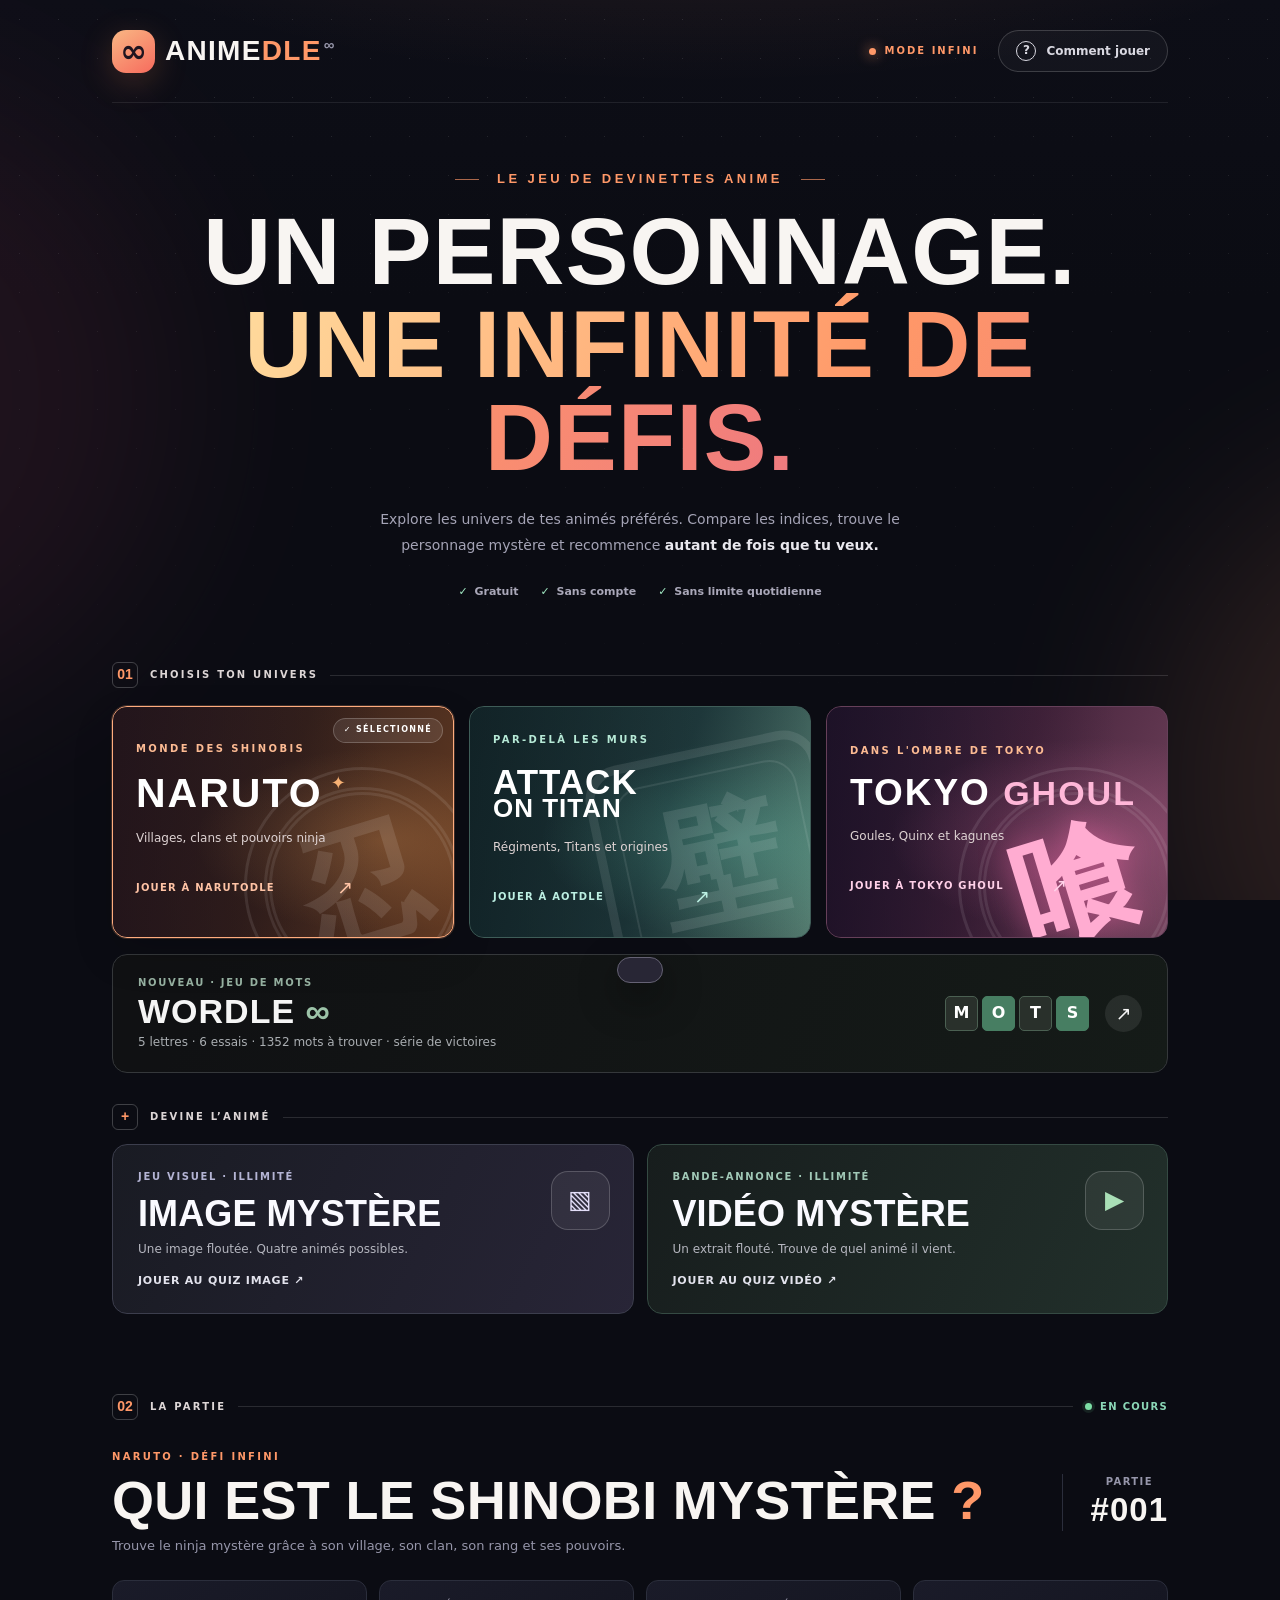
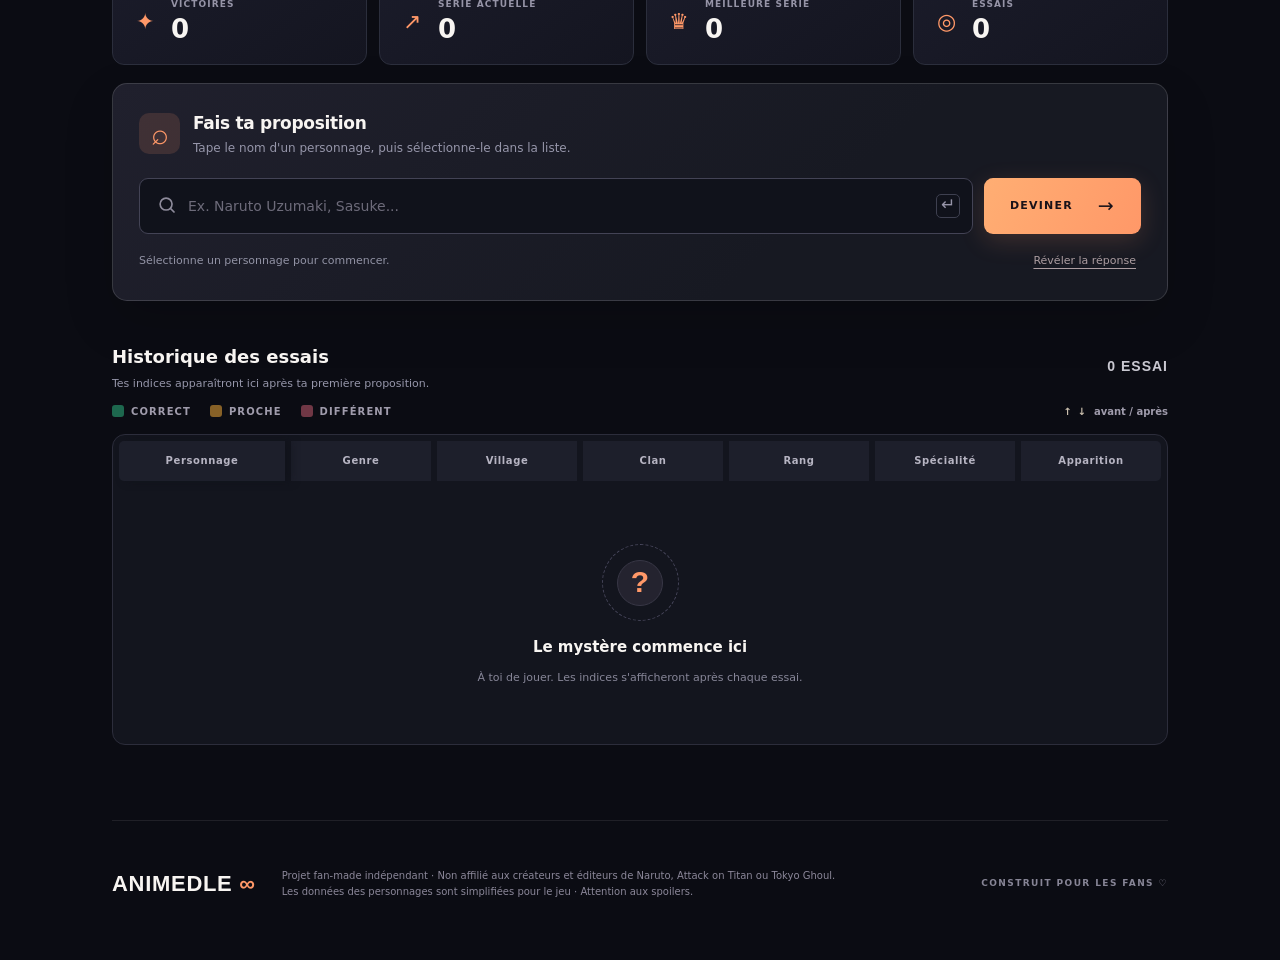
==== commit b20b54f1: "Add Anime Mystery visual image and blurred video games to homepage" ====
--- a/index.html
+++ b/index.html
@@ -53,6 +53,23 @@
 .wordle-launch-tiles span:nth-child(2),.wordle-launch-tiles span:nth-child(4){background:#477e62;border-color:#477e62}
 .wordle-launch-arrow{display:grid;place-items:center;background:#ffffff15;color:#f6f6f6;border-radius:100%;font-size:19px;width:37px;height:37px}
 @media(max-width:610px){.wordle-launch{padding:19px;gap:10px}.wordle-launch-title{font-size:30px}.wordle-launch-desc{font-size:11px}.wordle-launch-tiles{display:none}.wordle-launch-arrow{width:33px;height:33px}}
+
+/* Deux nouveaux mini-jeux Anime Mystery : image / vidéo */
+.visual-mystery{margin-top:31px;margin-bottom:18px}
+.visual-mystery .section-kicker{margin-bottom:14px}
+.visual-cards{display:grid;grid-template-columns:repeat(2,minmax(0,1fr));gap:13px}
+.visual-card{min-height:166px;position:relative;isolation:isolate;overflow:hidden;display:flex;align-items:flex-start;flex-direction:column;padding:24px 25px;border:1px solid #3c3e4d;border-radius:15px;background:linear-gradient(116deg,#191b23 0%,#282537 100%);transition:transform .2s,border-color .2s,background .2s}
+.visual-card.video{background:linear-gradient(116deg,#171d1d 0%,#22302b 100%);border-color:#354a43}
+.visual-card:hover{transform:translateY(-3px);border-color:#9894c8}
+.visual-card.video:hover{border-color:#7cc49c}
+.visual-sub{font-size:10px;letter-spacing:1.7px;font-weight:800;color:#b4b4d4}
+.visual-card.video .visual-sub{color:#a1c9b7}
+.visual-card strong{font-family:'Barlow Condensed',Impact,sans-serif;font-size:36px;line-height:1.1;color:#fafaff;letter-spacing:.1px;margin-top:9px}
+.visual-card p{margin:7px 0 0;color:#b5b6bf;font-size:12px}
+.visual-card .visual-go{margin-top:auto;color:#e3e3ed;font-size:11px;letter-spacing:.75px;font-weight:850;padding-top:13px}
+.visual-deco{position:absolute;pointer-events:none;right:23px;top:26px;width:59px;height:59px;border:1px solid #ffffff2f;border-radius:17px;display:grid;place-items:center;color:#e3def8;background:#ffffff10;font-size:25px}
+.visual-card.video .visual-deco{color:#a9dfb6}
+@media(max-width:630px){.visual-cards{grid-template-columns:1fr}.visual-card{min-height:137px;padding:20px}.visual-card strong{font-size:32px}.visual-deco{width:48px;height:48px;right:16px;top:17px;font-size:21px}.visual-mystery{margin-top:25px}}
 </style>
   
   
@@ -103,6 +120,26 @@
             <span class="wordle-launch-arrow" aria-hidden="true">↗</span>
           </span>
         </a>
+      </section>
+
+      <section class="visual-mystery" aria-label="Autres mini-jeux sur les animés">
+        <div class="section-kicker"><span class="round-label">+</span> DEVINE L’ANIMÉ <span class="thin-line"></span></div>
+        <div class="visual-cards">
+          <a class="visual-card" href="./anime-mystery.html#image">
+            <span class="visual-sub">JEU VISUEL · ILLIMITÉ</span>
+            <strong>IMAGE MYSTÈRE</strong>
+            <p>Une image floutée. Quatre animés possibles.</p>
+            <span class="visual-go">JOUER AU QUIZ IMAGE ↗</span>
+            <span class="visual-deco" aria-hidden="true">▧</span>
+          </a>
+          <a class="visual-card video" href="./anime-mystery.html#video">
+            <span class="visual-sub">BANDE-ANNONCE · ILLIMITÉ</span>
+            <strong>VIDÉO MYSTÈRE</strong>
+            <p>Un extrait flouté. Trouve de quel animé il vient.</p>
+            <span class="visual-go">JOUER AU QUIZ VIDÉO ↗</span>
+            <span class="visual-deco" aria-hidden="true">▶</span>
+          </a>
+        </div>
       </section>
 
       <section class="game-area" id="gameArea">
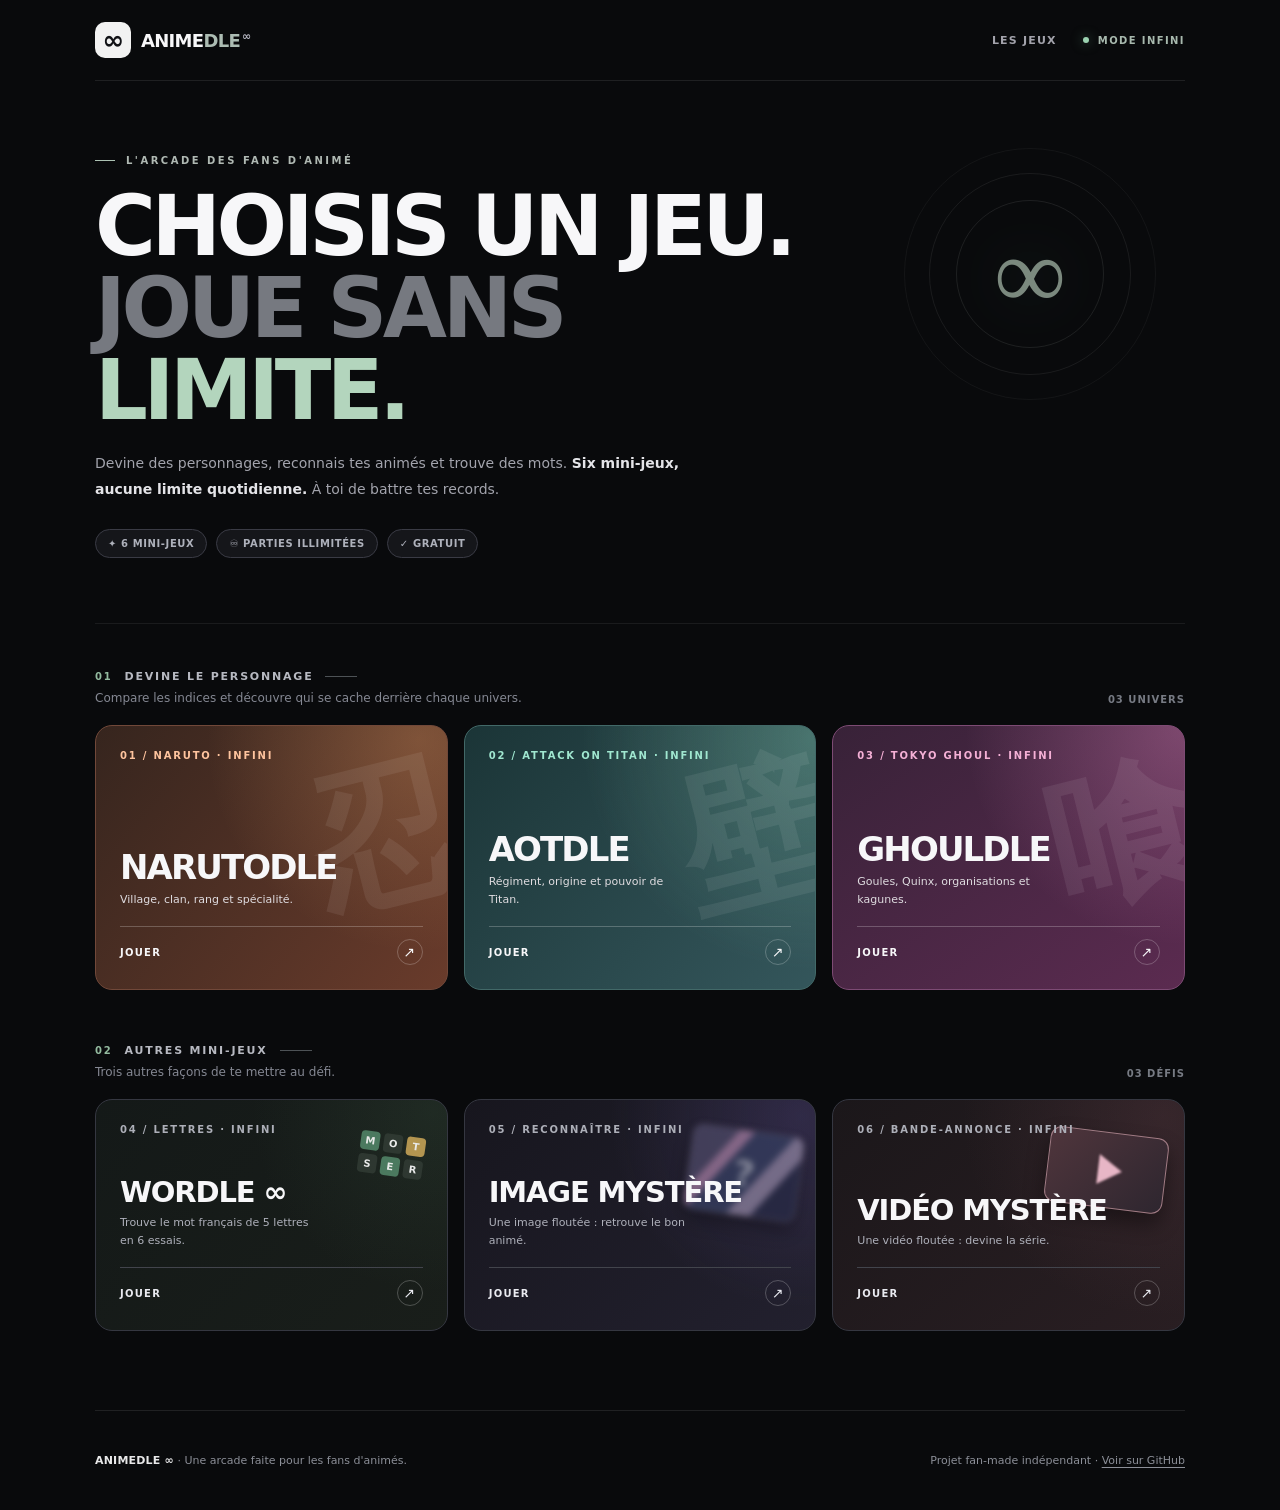
==== commit bfbaf026: "Redesign home as six-game anime arcade; move character gameplay off landing page" ====
--- a/index.html
+++ b/index.html
@@ -1,758 +1,144 @@
 <!doctype html>
 <html lang="fr">
 <head>
-  <meta charset="utf-8">
-  <meta name="viewport" content="width=device-width, initial-scale=1">
-  <meta name="theme-color" content="#0c0d15">
-  <meta name="description" content="AnimeDle Infinity : devine des personnages de Naruto, Attack on Titan et Tokyo Ghoul avec des indices. Parties infinies, gratuit et sans inscription.">
-  <title>AnimeDle ∞ — Naruto × AOT × Tokyo Ghoul</title>
-  
-  <style>
+<meta charset="utf-8">
+<meta name="viewport" content="width=device-width, initial-scale=1">
+<meta name="theme-color" content="#090a0c">
+<meta name="description" content="AnimeDle Infini : 6 mini-jeux autour des animés. Devine les personnages de Naruto, AOT et Tokyo Ghoul, joue au Wordle et découvre les animés en images ou vidéos floutées.">
+<title>AnimeDle ∞ — Tous les mini-jeux anime</title>
+<style>
+:root{color-scheme:dark;--bg:#090a0c;--surface:#15161a;--line:#2a2c32;--fg:#f7f7f9;--muted:#92949e;--green:#a9d7bc}
+*{box-sizing:border-box}
+html{scroll-behavior:smooth}
+body{margin:0;min-height:100vh;color:var(--fg);background:var(--bg);font-family:Inter,ui-sans-serif,system-ui,-apple-system,"Segoe UI",sans-serif;-webkit-font-smoothing:antialiased}
+button,a{font:inherit}a{color:inherit;text-decoration:none}
+:focus-visible{outline:2px solid #c0c0eb;outline-offset:4px}
+::selection{background:#d3d3f4;color:#090a0c}
+.container{max-width:1150px;padding:0 30px;margin:0 auto}
+.topbar{display:flex;align-items:center;justify-content:space-between;gap:16px;min-height:81px;border-bottom:1px solid #ffffff17}
+.logo{display:flex;align-items:center;gap:10px;font-weight:900;font-size:18px;letter-spacing:-.7px}
+.logo-icon{width:36px;height:36px;border-radius:10px;background:#f2f2f2;color:#111216;display:grid;place-items:center;font-size:26px;font-weight:800}
+.logo b{color:#acbcb3;font-weight:900}
+.logo sup{font-size:11px;color:#b8b9c4;margin-left:2px}
+.header-right{display:flex;gap:26px;align-items:center}
+.header-right a{color:#a3a3ac;font-size:11px;letter-spacing:1.2px;font-weight:800;text-transform:uppercase;transition:color .2s}
+.header-right a:hover{color:#fff}
+.live{display:flex;align-items:center;gap:9px;color:#a8b9ae;font-size:10px;font-weight:850;letter-spacing:1.4px}
+.dot{width:6px;height:6px;background:#9bd2b1;box-shadow:0 0 12px #7ec69a88;border-radius:100%}
+.hero{padding:74px 0 65px;position:relative;border-bottom:1px solid #ffffff12}
+.eyebrow{display:flex;align-items:center;gap:11px;color:#b0b9b3;font-size:10px;font-weight:850;letter-spacing:2.5px;text-transform:uppercase}
+.eyebrow::before{content:"";width:20px;height:1px;background:#acc2b3}
+.hero h1{font-size:clamp(46px,7vw,83px);letter-spacing:-4.4px;line-height:.99;margin:20px 0 19px;font-weight:900;max-width:800px}
+.hero h1 .muted{color:#767980}
+.hero h1 .accent{color:#b3d5bd}
+.hero p{max-width:590px;margin:0;color:#a3a4ad;font-size:14px;line-height:1.85}
+.hero p strong{color:#e4e4e8;font-weight:760}
+.hero-tags{display:flex;flex-wrap:wrap;gap:9px;margin-top:26px}
+.hero-tags span{font-size:10px;letter-spacing:.6px;color:#aeb1bb;border:1px solid #3a3b45;background:#15161a;border-radius:100px;padding:8px 12px;font-weight:750}
+.hero-orbit{position:absolute;right:29px;top:67px;display:grid;place-items:center;width:252px;height:252px;opacity:.65;pointer-events:none}
+.hero-orbit .ring{position:absolute;inset:0;border:1px solid #ffffff12;border-radius:50%}
+.hero-orbit .ring:nth-child(2){inset:25px;border-color:#ffffff1c}
+.hero-orbit .ring:nth-child(3){inset:52px;border-color:#ffffff22}
+.hero-orbit .infinity{font-family:Georgia,serif;font-size:101px;line-height:1;color:#b9cdbb;text-shadow:0 0 64px #93d2aa3f}
+.section{padding-top:46px}
+.section-head{display:flex;justify-content:space-between;align-items:end;gap:18px;margin-bottom:20px}
+.section-label{display:flex;align-items:center;gap:12px;color:#b7b9c1;font-size:11px;letter-spacing:1.8px;font-weight:800;text-transform:uppercase}
+.section-label small{font-size:10px;color:#93ba9f}
+.section-label .rule{height:1px;width:32px;background:#4d5256}
+.section-intro{font-size:12px;color:#858893;margin:8px 0 0}
+.section-count{font-size:10px;color:#777b84;font-weight:850;letter-spacing:1px;white-space:nowrap}
+.grid{display:grid;grid-template-columns:repeat(3,minmax(0,1fr));gap:16px}
+.game-card{position:relative;display:flex;flex-direction:column;min-height:265px;isolation:isolate;border:1px solid #393a40;border-radius:17px;padding:24px;overflow:hidden;transition:transform .22s,border-color .22s,box-shadow .22s}
+.game-card:hover{transform:translateY(-4px);border-color:#ffffff80;box-shadow:0 18px 40px #0005}
+.game-card .small{position:relative;z-index:2;font-size:10px;font-weight:850;letter-spacing:1.8px;color:#ded9d7;text-transform:uppercase}
+.game-card .glyph{position:absolute;right:-14px;top:33px;font-size:150px;font-weight:850;line-height:1;color:#ffffff13;transform:rotate(-14deg);pointer-events:none}
+.game-card .body{position:relative;z-index:2;margin-top:auto;display:flex;flex-direction:column;gap:6px;padding-top:26px}
+.game-card h3{font-size:34px;font-weight:900;letter-spacing:-1.9px;line-height:1.02;margin:0}
+.game-card p{font-size:11px;color:#dfdce0;margin:0;line-height:1.6;max-width:205px}
+.game-card .cta{display:flex;justify-content:space-between;align-items:center;padding-top:12px;margin-top:12px;border-top:1px solid #ffffff3a;font-size:10px;font-weight:900;letter-spacing:1.25px}
+.game-card .cta b{display:grid;place-items:center;border:1px solid #ffffff3b;width:26px;height:26px;border-radius:100%;font-size:14px;font-weight:400;transition:transform .2s}
+.game-card:hover .cta b{transform:translate(2px,-2px)}
+.naruto{background:radial-gradient(circle at 92% 5%,#f3ac6d45,transparent 52%),linear-gradient(130deg,#36251e,#693b2b);border-color:#714839}
+.aot{background:radial-gradient(circle at 100% 4%,#a4f2d143,transparent 54%),linear-gradient(135deg,#1b3537,#34565b);border-color:#426968}
+.tokyo{background:radial-gradient(circle at 100% 0%,#fd9bd64a,transparent 50%),linear-gradient(145deg,#382238,#5b2b50);border-color:#7d4b74}
+.naruto .small{color:#ffc49e}.aot .small{color:#a0e7d0}.tokyo .small{color:#f5b0d6}
+.other{padding-top:54px;padding-bottom:79px}
+.other .game-card{min-height:232px;background:#15161a;border-color:#353741}
+.other .game-card .small{color:#adafb8}
+.other .game-card h3{font-size:29px;letter-spacing:-1.15px}
+.other .game-card p{color:#aeb0ba}
+.other .game-card .cta{border-top-color:#42444c;color:#e9eaf0}
+.wordle{background:radial-gradient(circle at 96% 5%,#4669502f,transparent 45%),linear-gradient(135deg,#141918,#191e1a)!important}
+.picture{background:radial-gradient(circle at 96% 7%,#6e5aaf3b,transparent 48%),linear-gradient(140deg,#17161e,#22202e)!important}
+.video{background:radial-gradient(circle at 94% 7%,#87545f32,transparent 51%),linear-gradient(140deg,#1b171a,#291e22)!important}
+.card-art{position:absolute;right:23px;top:34px;display:grid;grid-template-columns:repeat(3,19px);gap:4px;opacity:.9;transform:rotate(8deg);pointer-events:none}
+.card-art i{width:19px;height:19px;border-radius:4px;background:#303a33;display:grid;place-items:center;color:#fff;font-size:10px;font-style:normal;font-weight:900}
+.card-art i.good{background:#518366}.card-art i.warn{background:#c4a156}
+.photo-art{position:absolute;right:15px;top:30px;width:112px;height:86px;overflow:hidden;border-radius:10px;border:1px solid #656075;transform:rotate(8deg);opacity:.8;box-shadow:0 10px 18px #0005;background:linear-gradient(125deg,#4a4663 0 27%,#9c779a 27% 36%,#353d5e 36% 60%,#887d9a 60% 74%,#272a45 74%);filter:blur(3px);pointer-events:none}
+.photo-art::after{content:"?";position:absolute;inset:0;display:grid;place-items:center;font-size:36px;color:#fff8;font-weight:900}
+.video-art{position:absolute;right:18px;top:32px;width:119px;height:76px;display:grid;place-items:center;border:1px solid #a07b84;border-radius:11px;transform:rotate(7deg);background:linear-gradient(130deg,#4f353c,#2e262f);box-shadow:0 11px 20px #0006;pointer-events:none}
+.video-art::before{content:"";border-top:15px solid transparent;border-bottom:15px solid transparent;border-left:24px solid #e7b6c6;filter:blur(1px);margin-left:7px}
+footer{border-top:1px solid #ffffff18;min-height:100px;display:flex;align-items:center;justify-content:space-between;gap:20px;color:#8c8f98;font-size:11px;line-height:1.65}
+footer strong{font-weight:900;color:#e8e8e9;letter-spacing:.2px}
+footer a{text-decoration:underline;text-underline-offset:3px}
+@media(max-width:1030px){.hero-orbit{width:185px;height:185px;top:84px;right:30px}.hero-orbit .infinity{font-size:74px}.hero h1{max-width:650px;font-size:clamp(50px,7.5vw,73px)}}
+@media(max-width:810px){.grid{grid-template-columns:repeat(2,minmax(0,1fr))}.hero-orbit{opacity:.14}.hero{padding:59px 0 48px}.game-card{min-height:240px}.other .game-card{min-height:220px}}
+@media(max-width:570px){.container{padding:0 18px}.topbar{min-height:67px}.logo{font-size:17px}.logo-icon{width:32px;height:32px;border-radius:9px}.header-right{gap:8px}.header-right a{display:none}.hero{padding:48px 0 43px}.hero-orbit{display:none}.hero h1{letter-spacing:-2.6px;font-size:clamp(42px,11vw,62px);margin:15px 0}.hero p{font-size:12px}.hero-tags{margin-top:18px}.hero-tags span{font-size:9px;padding:7px 10px}.section{padding-top:32px}.section-intro{font-size:11px}.section-head{margin-bottom:14px}.section-count{display:none}.grid{grid-template-columns:1fr;gap:11px}.game-card{min-height:209px;padding:20px}.game-card .glyph{font-size:125px;top:22px}.game-card h3{font-size:30px}.other{padding-bottom:42px}.other .game-card{min-height:195px}.other .game-card h3{font-size:27px}.section-label{font-size:10px}.card-art{right:20px;top:27px}footer{padding:23px 0;flex-direction:column;gap:5px;align-items:flex-start;font-size:10px}}
+@media(prefers-reduced-motion:reduce){html{scroll-behavior:auto}*,*:before,*:after{transition:none!important;animation:none!important}}
+</style>
+</head>
+<body>
+<div class="container">
+<header class="topbar">
+<a class="logo" href="./index.html" aria-label="Accueil AnimeDle"><span class="logo-icon">∞</span><span>ANIME<b>DLE</b><sup>∞</sup></span></a>
+<nav class="header-right" aria-label="Navigation principale"><a href="#jeux">LES JEUX</a><span class="live"><span class="dot" aria-hidden="true"></span> MODE INFINI</span></nav>
+</header>
+<main>
+<section class="hero" aria-labelledby="welcome-title">
+<div class="eyebrow">L'ARCADE DES FANS D'ANIMÉ</div>
+<h1 id="welcome-title">CHOISIS UN JEU.<br><span class="muted">JOUE SANS </span><span class="accent">LIMITE.</span></h1>
+<p>Devine des personnages, reconnais tes animés et trouve des mots. <strong>Six mini-jeux, aucune limite quotidienne.</strong> À toi de battre tes records.</p>
+<div class="hero-tags" aria-label="Caractéristiques"><span>✦ 6 MINI-JEUX</span><span>♾ PARTIES ILLIMITÉES</span><span>✓ GRATUIT</span></div>
+<div class="hero-orbit" aria-hidden="true"><span class="ring"></span><span class="ring"></span><span class="ring"></span><span class="infinity">∞</span></div>
+</section>
 
-:root{--bg:#0b0c13;--surface:#131520;--surface2:#191b29;--stroke:#2b2e3c;--text:#f8f5f2;--muted:#9696aa;--accent:#ff9868;--accent-bright:#ffae73;--tint:255,152,104;--green:#1d684e;--greenbr:#64efb5;--yellow:#876127;--yellowbr:#f6cf78;--red:#703745;--redbr:#f19ca5;--radius:16px}
-*{box-sizing:border-box}html{scroll-behavior:smooth}body{margin:0;background:var(--bg);color:var(--text);font-family:'DM Sans',system-ui,sans-serif;line-height:1.55;min-height:100vh;overflow-x:hidden}body[data-world="aot"]{--accent:#75d8c5;--accent-bright:#a6e8d9;--tint:117,216,197}body[data-world="tokyo"]{--accent:#f780b9;--accent-bright:#ffc1df;--tint:247,128,185}button,input{font:inherit}button{cursor:pointer}button:disabled{cursor:not-allowed}a{color:inherit;text-decoration:none}button:focus-visible,a:focus-visible,input:focus-visible{outline:2px solid var(--accent);outline-offset:4px}::selection{background:var(--accent);color:var(--bg)}[hidden]{display:none!important}
-.backdrop{pointer-events:none;position:fixed;inset:0;overflow:hidden;z-index:-1;background:radial-gradient(ellipse 80% 40% at 55% -20%,rgba(var(--tint),.13),transparent 73%),linear-gradient(#0d0e17,#0b0c13 33%)}.glow{position:absolute;width:650px;height:650px;border-radius:50%;filter:blur(95px);opacity:.13}.g1{top:70px;left:-480px;background:#a33e5e}.g2{top:460px;right:-530px;background:var(--accent)}.stars{position:absolute;inset:0;opacity:.28;background-image:radial-gradient(#ffffff6e .7px,transparent .7px);background-size:39px 39px;mask-image:linear-gradient(to bottom,black,transparent 84%)}
-.page-shell{max-width:1120px;padding:0 32px;margin:auto}.site-header{min-height:103px;display:flex;justify-content:space-between;align-items:center;border-bottom:1px solid #ffffff16}.brand{display:flex;align-items:center;gap:10px}.brand-symbol{width:43px;height:43px;background:linear-gradient(145deg,#f9b784,#f76b5d);color:#201520;border-radius:14px;display:grid;place-items:center;font-size:32px;font-weight:900;line-height:1;box-shadow:0 9px 33px #ff915534}.brand-title{font-family:'Barlow Condensed',Impact,sans-serif;font-size:28px;font-weight:900;letter-spacing:1.3px;line-height:1}.brand-title>span{color:var(--accent)}.brand-title sup{font-size:15px;color:var(--muted);margin-left:2px}.top-right{display:flex;align-items:center;gap:20px}.pill-online{display:flex;align-items:center;gap:9px;color:var(--accent);font-size:10px;letter-spacing:2px;font-weight:800}.tiny-spark{width:7px;height:7px;background:var(--accent);border-radius:50%;box-shadow:0 0 13px var(--accent)}.help-trigger{border:1px solid #ffffff2c;color:#d9d8e1;border-radius:999px;background:#ffffff08;display:flex;gap:10px;align-items:center;padding:10px 17px;font-size:12px;font-weight:700;transition:.2s}.help-trigger:hover{background:#ffffff15;border-color:#ffffff65}.help-trigger>span:first-child{width:20px;height:20px;border:1.5px solid currentColor;border-radius:50%;font-size:12px;line-height:17px;text-align:center}
-.hero{text-align:center;padding:66px 16px 62px;max-width:920px;margin:auto}.eyebrow{font-family:'Barlow Condensed',sans-serif;letter-spacing:3.4px;font-size:13px;font-weight:700;color:var(--accent);display:flex;align-items:center;justify-content:center;gap:18px}.eyebrow-line{width:24px;height:1px;background:var(--accent);opacity:.65}.hero h1{font-family:'Barlow Condensed',Impact,sans-serif;text-transform:uppercase;font-size:clamp(52px,8.6vw,94px);line-height:.99;letter-spacing:1.2px;max-width:900px;margin:16px auto 23px;font-weight:900}.hero h1 em{font-style:normal;background:linear-gradient(110deg,#ffda9c,var(--accent) 58%,#ef7a7f);background-clip:text;-webkit-background-clip:text;color:transparent}body[data-world="aot"] .hero h1 em{background-image:linear-gradient(100deg,#cffbf2,#70d4c8 59%,#8e94ee)}body[data-world="tokyo"] .hero h1 em{background-image:linear-gradient(100deg,#ffd0e8,#f780b9 59%,#bf7afd)}.hero>p{max-width:570px;color:#a5a4b6;font-size:14px;line-height:1.85;margin:0 auto}.hero>p strong{color:#e9e8ee;font-weight:700}.hero-meta{display:flex;flex-wrap:wrap;align-items:center;justify-content:center;gap:22px;margin-top:24px;color:#aaa8b9;font-size:11px;font-weight:600}.meta-check{color:#a2eac4;margin-right:3px}
-.section-kicker{display:flex;align-items:center;gap:12px;color:#ddd6d6;font-size:10px;font-weight:800;letter-spacing:2.2px;margin-bottom:18px}.round-label{display:grid;place-items:center;flex:0 0 26px;height:26px;border:1px solid #ffffff37;border-radius:6px;color:var(--accent);font-family:'Barlow Condensed',sans-serif;font-size:14px;font-weight:800;letter-spacing:0}.thin-line{background:#ffffff21;height:1px;flex:1}.universe-grid{display:grid;grid-template-columns:repeat(3,minmax(0,1fr));gap:15px}.universe-card{position:relative;isolation:isolate;text-align:left;display:block;min-height:223px;padding:27px 31px;border:1px solid #4e3a34;border-radius:15px;color:#fff;background:linear-gradient(108deg,#2e1e22 6%,#37221c 48%,#613922);overflow:hidden;transition:transform .22s,border-color .22s,box-shadow .22s}.universe-card:hover{transform:translateY(-4px)}.universe-card.active{border-color:#ffac7e;box-shadow:0 0 0 1px #ffad7f33,0 17px 42px #07040924}.universe-card.active::after{content:'✓ SÉLECTIONNÉ';position:absolute;right:17px;top:16px;z-index:4;background:#ffffff17;border:1px solid #ffffff35;border-radius:100px;color:#fff;padding:5px 10px;font-size:9px;letter-spacing:1.3px;font-weight:800}.universe-card::before{content:'';position:absolute;inset:0;z-index:-1;background:radial-gradient(ellipse at 79% 58%,rgba(254,174,97,.24),transparent 49%),linear-gradient(90deg,rgba(30,17,24,.7),transparent 80%)}.universe-card.aot-card{background:linear-gradient(110deg,#1d3133,#233f41 55%,#547b6f);border-color:#3f5d58}.universe-card.aot-card.active{border-color:#8de6d9;box-shadow:0 0 0 1px #95ead133,0 17px 42px #040c0b30}.universe-card.aot-card::before{background:radial-gradient(ellipse at 79% 58%,rgba(125,246,213,.23),transparent 52%),linear-gradient(90deg,rgba(12,28,33,.68),transparent)}.universe-card.tokyo-card{background:linear-gradient(112deg,#2d2036 2%,#47253d 50%,#70415b);border-color:#66405a}.universe-card.tokyo-card.active{border-color:#ff9aca;box-shadow:0 0 0 1px #f780b955,0 17px 42px #1d081933}.universe-card.tokyo-card::before{background:radial-gradient(ellipse at 79% 57%,rgba(247,128,185,.28),transparent 54%),linear-gradient(90deg,rgba(24,13,34,.75),transparent 85%)}.ghoul-mark span{color:#ffacd1!important;text-shadow:0 0 30px #ff6eaf70}.tokyo-card .card-title{font-size:40px}.tokyo-card .card-title span{font-size:36px;color:#ffb7d8}.tokyo-card .card-action{color:#ffd0e8}
-.card-decoration{position:absolute;z-index:-1;right:-6px;bottom:-67px;width:237px;height:237px;border:3px solid #ffffff18;border-radius:50%;display:grid;place-items:center;transform:rotate(-17deg)}.card-decoration:before{content:'';position:absolute;inset:17px;border-radius:50%;border:8px double #ffffff16}.card-decoration span{font-size:126px;line-height:1;color:#ffffff1c;font-family:serif;font-weight:900}.titan-mark{border-radius:15%;transform:rotate(-12deg);border-width:9px;right:9px;bottom:-46px}.titan-mark:before{border-radius:15%;border-width:2px;inset:17px}.card-subtitle{display:block;font-size:10px;font-weight:800;letter-spacing:2.4px;color:#fdbb93;margin-bottom:18px}.aot-card .card-subtitle{color:#b6e9d6}.card-title{display:block;font-family:'Barlow Condensed',Impact,sans-serif;font-size:48px;line-height:.9;font-weight:900;letter-spacing:2px;margin-bottom:17px}.aot-card .card-title{font-size:42px;letter-spacing:1px}.aot-card .card-title span{display:block;font-size:34px}.card-star{font-family:system-ui;font-size:18px;vertical-align:top;padding-left:8px;color:#f7b174}.card-description{display:block;color:#ded3d3;font-size:12px}.card-action{display:flex;align-items:center;justify-content:space-between;gap:10px;max-width:218px;margin-top:26px;font-weight:900;font-size:10px;letter-spacing:1.2px;color:#ffc3a5}.card-action span{font-size:19px;font-weight:400}.aot-card .card-action{color:#bcefe2}
-.game-area{padding:62px 0 75px}.live-tag{font-size:10px;color:#8cd8b7;letter-spacing:1.3px;display:flex;gap:8px;align-items:center}.pulse-dot{width:7px;height:7px;background:#7cdda4;border-radius:50%;box-shadow:0 0 0 3px #7cdda41b;animation:pulse 2s infinite}@keyframes pulse{50%{box-shadow:0 0 0 6px #7cdda407}}.game-topline{display:flex;justify-content:space-between;gap:20px;align-items:center;margin:29px 0 24px}.game-overline{font-size:10px;letter-spacing:2.3px;font-weight:800;color:var(--accent)}.game-topline h2{font-family:'Barlow Condensed',Impact,sans-serif;font-size:clamp(37px,5vw,54px);font-weight:800;text-transform:uppercase;line-height:1.08;letter-spacing:.3px;margin:7px 0 6px}.game-topline h2 span{color:var(--accent)}.game-topline p{color:var(--muted);font-size:13px;margin:0}.round-counter{border-left:1px solid var(--stroke);min-width:98px;padding-left:28px;display:flex;flex-direction:column;align-items:center}.round-counter span{font-size:10px;letter-spacing:1.4px;color:var(--muted);font-weight:700}.round-counter strong{font-family:'Barlow Condensed',sans-serif;font-size:33px;line-height:1.25;letter-spacing:1px}
-.stats-row{display:grid;grid-template-columns:repeat(4,1fr);gap:12px}.stat{min-height:82px;display:flex;align-items:center;gap:14px;border:1px solid var(--stroke);background:linear-gradient(145deg,#1a1b29,#141520);padding:17px 20px;border-radius:12px}.stat-icon{font-size:22px;color:var(--accent);font-family:Arial,sans-serif;width:24px;text-align:center}.stat>div{display:flex;flex-direction:column}.stat>div>span{font-size:9px;font-weight:800;color:#9694a7;letter-spacing:1.1px}.stat strong{font-size:26px;font-weight:800;line-height:1.35;font-variant-numeric:tabular-nums}
-.guess-panel{margin-top:18px;border:1px solid #ffffff23;border-radius:15px;padding:26px;background:linear-gradient(138deg,#20202d,#171922 65%);box-shadow:0 20px 50px #03030825}.guess-panel-heading{display:flex;gap:13px;align-items:center;margin-bottom:20px}.panel-top-icon{display:grid;place-items:center;background:rgba(var(--tint),.14);color:var(--accent);border-radius:10px;height:41px;width:41px;font-size:30px;font-family:Arial,sans-serif;line-height:1}.guess-panel-heading h3{margin:0;font-size:17px;letter-spacing:-.3px}.guess-panel-heading p{margin:3px 0 0;color:var(--muted);font-size:12px}.guess-form{display:flex;gap:11px}.combobox{flex:1;min-width:0;position:relative}.combobox input{width:100%;height:56px;border-radius:9px;border:1px solid #434355;background:#10121b;color:#fff;padding:0 46px 0 48px;font-size:14px;outline:none;appearance:none;transition:border .2s,box-shadow .2s}.combobox input:focus{border-color:var(--accent);box-shadow:0 0 0 3px rgba(var(--tint),.11)}.combobox input::placeholder{color:#6d6b7a}.combobox input::-webkit-search-cancel-button{-webkit-appearance:none;appearance:none}.search-icon{position:absolute;left:17px;top:16px;width:22px;height:22px;color:#8e8b9b;z-index:1}.search-icon svg{width:100%;height:100%}.key-hint{position:absolute;right:13px;top:16px;pointer-events:none;min-width:24px;text-align:center;height:24px;border:1px solid #3e4050;border-radius:5px;color:#9694a8;font-size:17px;line-height:19px}.primary-button{height:56px;min-width:157px;border:0;border-radius:9px;background:linear-gradient(115deg,var(--accent-bright),var(--accent));color:#191219;font-weight:900;font-size:11px;letter-spacing:1.2px;display:flex;justify-content:center;align-items:center;gap:25px;padding:0 22px;box-shadow:0 7px 24px rgba(var(--tint),.17);transition:filter .2s,transform .15s}.primary-button:hover{filter:brightness(1.1);transform:translateY(-2px)}.primary-button:active{transform:translateY(0)}.primary-button>span{font-size:19px;font-weight:500}.form-bottom{display:flex;align-items:center;justify-content:space-between;gap:8px;margin-top:13px;color:#9293a5;font-size:11px}.text-button{border:0;background:transparent;color:#ac9da1;font-size:11px;text-decoration:underline;text-underline-offset:4px;padding:5px}.text-button:hover{color:#fff}
-.suggestions{position:absolute;top:calc(100% + 7px);left:0;right:0;max-height:318px;overflow:auto;z-index:30;background:#222331;border:1px solid #515064;box-shadow:0 20px 52px #05050baf;border-radius:9px;padding:7px;scrollbar-color:#666276 transparent;scrollbar-width:thin}.suggestion{display:flex;align-items:center;gap:10px;width:100%;padding:9px 10px;border:0;border-radius:6px;background:transparent;color:#f3f0f0;font-size:13px;text-align:left}.suggestion:is(:hover,.active){background:rgba(var(--tint),.16)}.suggestion:disabled{opacity:.42;cursor:default}.small-avatar{width:31px;height:31px;flex-shrink:0;border-radius:7px;display:grid;place-items:center;background:linear-gradient(135deg,#463947,#8b634e);color:#ffe4ca;font-family:'Barlow Condensed',sans-serif;font-size:15px;font-weight:800}.suggestion .already{margin-left:auto;font-size:10px;color:#bdb1b5}.suggestion-none{padding:14px;color:#9a98aa;font-size:12px}
-.answer-panel{display:flex;align-items:center;gap:17px;padding:26px;margin-top:18px;border:1px solid #397d69;background:linear-gradient(110deg,#153a31,#171d29 73%);border-radius:13px;animation:rise .3s ease both}.answer-panel.lost{border-color:#995e61;background:linear-gradient(110deg,#3b222b,#1c1a26 75%)}.result-icon{display:grid;place-items:center;border-radius:12px;background:#2b755e;color:#b2f6d3;width:54px;height:54px;flex-shrink:0;font-size:30px}.answer-panel.lost .result-icon{background:#723c46;color:#ffc6c7}.result-info{flex:1;min-width:0}.result-kicker{color:#92edbb;font-size:10px;letter-spacing:2px;font-weight:900}.answer-panel.lost .result-kicker{color:#f3b0b6}.result-info h3{margin:2px 0;font-size:22px;font-family:'Barlow Condensed',sans-serif;font-weight:800;text-transform:uppercase}.result-info p{margin:0;color:#c0c3ca;font-size:12px}.next-button{min-width:166px}
-.hints{display:flex;flex-wrap:wrap;gap:9px;margin-top:15px}.hint-chip{color:#d6c3a8;background:#44352983;border:1px solid #876747;font-size:12px;padding:10px 14px;border-radius:8px}.hint-chip b{color:#fff0c4}.hint-progress{color:#aba5b1;font-size:11px;border:1px dashed #44424d;border-radius:8px;padding:10px 13px}
-.results-head{display:flex;align-items:center;justify-content:space-between;gap:15px;margin:42px 0 12px}.results-head h3{margin:0 0 4px;font-size:18px}.results-head p{margin:0;font-size:11px;color:var(--muted)}.guess-count{font-family:'Barlow Condensed',sans-serif;font-weight:800;color:#c9c8d1;font-size:14px;letter-spacing:1px}.legend{display:flex;flex-wrap:wrap;align-items:center;gap:19px;margin-bottom:15px;font-size:10px;font-weight:800;color:#a09cac;letter-spacing:1.1px}.legend>span{display:flex;align-items:center;gap:7px}.legend-square{display:inline-block;width:12px;height:12px;border-radius:3px}.correct{background:var(--green)!important;border-color:#459b78!important}.close{background:var(--yellow)!important;border-color:#c59b50!important}.wrong{background:var(--red)!important;border-color:#b46a78!important}.legend-arrows{margin-left:auto;color:#cabfad}.legend-arrows span{color:#a09cac;font-weight:600;letter-spacing:0}
-.table-scroll{border-radius:13px;border:1px solid #2c2d3b;overflow-x:auto;overflow-y:visible;background:#13151e;scrollbar-color:#45475a #161722;scrollbar-width:thin}.guess-table{width:100%;border-collapse:separate;border-spacing:6px;min-width:860px;table-layout:fixed}.guess-table thead th{background:#1d1f2b;color:#b6b4c2;font-size:10px;letter-spacing:.6px;text-align:center;white-space:nowrap;font-weight:800;padding:12px 6px}.guess-table thead th:first-child{width:166px;position:sticky;left:0;z-index:2;border-radius:5px 0 0 5px;box-shadow:6px 0 9px #10111983}.guess-table thead th:last-child{border-radius:0 5px 5px 0}.guess-table td{height:68px;padding:5px 6px;text-align:center;vertical-align:middle;border-radius:5px;font-size:10.5px;font-weight:700;line-height:1.35;overflow-wrap:anywhere}.guess-table td.character-cell{width:166px;min-width:166px;position:sticky;left:0;z-index:1;text-align:left;padding:10px;color:#fff;background:#232632;border:1px solid #323645;box-shadow:6px 0 9px #10111983}.character-name{font-weight:800;font-size:12px;line-height:1.3}.character-sub{font-size:9px;color:#aaa6bc;font-weight:500;margin-top:4px}.guess-table td.correct{color:#d5fbe7;border:1px solid #378763}.guess-table td.close{color:#fff1bf;border:1px solid #c79d52}.guess-table td.wrong{color:#fbcfd0;border:1px solid #95505e}.cell-symbol{display:block;opacity:.9;font-weight:900;font-size:13px;line-height:1.25;margin-top:2px}.guess-table tbody tr{animation:rise .25s ease both}.guess-table tbody tr+tr td{border-top-width:1px}
-.empty-state{min-height:257px;display:flex;flex-direction:column;align-items:center;justify-content:center;text-align:center;padding:35px 10px;gap:10px}.empty-orbit{width:77px;height:77px;border:1px dashed #47465b;border-radius:50%;display:grid;place-items:center;position:relative;margin-bottom:5px}.empty-orbit:before{content:'';position:absolute;width:44px;height:44px;border-radius:50%;border:1px solid #383746;background:#24232f}.empty-orbit span{font-family:'Barlow Condensed',sans-serif;color:var(--accent);font-size:30px;font-weight:800;z-index:1}.empty-state strong{font-size:15px}.empty-state>span{color:#878698;font-size:11px}.table-tip{color:#777688;font-size:10px;margin-top:9px;display:none}
-.footer{min-height:140px;border-top:1px solid #ffffff16;display:flex;align-items:center;gap:26px;padding:22px 0 35px}.footer-logo{font-family:'Barlow Condensed',sans-serif;font-size:22px;font-weight:900;letter-spacing:.7px;white-space:nowrap}.footer-logo span{color:var(--accent)}.footer p{font-size:10px;color:#8b8799;margin:0;flex:1}.footer>span{font-size:9px;font-weight:800;letter-spacing:1.4px;color:#878596;white-space:nowrap}
-dialog{padding:0;max-width:560px;width:calc(100% - 28px);max-height:calc(100dvh - 36px);overflow:auto;border:1px solid #55576d;border-radius:15px;background:#1d1e2c;color:#f3f1f5;box-shadow:0 22px 90px #000b}dialog::backdrop{background:#07070bc9;backdrop-filter:blur(5px)}.dialog-header{display:flex;justify-content:space-between;align-items:center;padding:17px 23px;border-bottom:1px solid #353547;font-size:10px;font-weight:900;letter-spacing:2px;color:var(--accent)}.close-dialog{background:transparent;color:#e8e0e5;font-size:31px;border:0;line-height:1}.dialog-body{padding:24px}.dialog-body h2{font-family:'Barlow Condensed',sans-serif;font-size:35px;margin:0}.dialog-body>p{font-size:12px;color:#aaaabc;line-height:1.9;margin:13px 0 18px}.help-rule{display:flex;gap:13px;align-items:center;padding:11px 0;border-top:1px solid #ffffff14}.help-square{display:grid;place-items:center;flex-shrink:0;border:1px solid;width:44px;height:44px;border-radius:8px;font-size:20px;font-weight:900}.help-rule strong{display:block;font-size:12px}.help-rule p{margin:2px 0 0;color:#a8a5b6;font-size:11px}.dialog-body .spoiler-note{background:#61453c60;padding:12px 14px;border:1px solid #9d6d59;border-radius:8px;color:#efcebf}
-.toast{position:fixed;left:50%;bottom:27px;transform:translate(-50%,110px);background:#282635;color:white;border:1px solid #656274;border-radius:100px;z-index:50;box-shadow:0 15px 40px #0007;padding:12px 22px;font-size:12px;font-weight:700;transition:transform .25s;max-width:90%;text-align:center;pointer-events:none}.toast.visible{transform:translate(-50%,0)}@keyframes rise{from{opacity:0;transform:translateY(7px)}to{opacity:1;transform:translateY(0)}}
-@media(max-width:850px){.stats-row{grid-template-columns:repeat(2,1fr)}.stat{min-height:77px}.footer{flex-wrap:wrap;justify-content:space-between;gap:12px}.footer p{order:3;flex-basis:100%}.table-tip{display:block}.card-title{font-size:40px}.aot-card .card-title{font-size:36px}.aot-card .card-title span{font-size:28px}}
-@media(max-width:610px){.page-shell{padding:0 15px}.site-header{min-height:80px}.brand-symbol{width:36px;height:36px;font-size:28px;border-radius:10px}.brand-title{font-size:22px}.top-right{gap:9px}.pill-online{display:none}.help-trigger{padding:8px 10px}.help-trigger .help-label{display:none}.hero{padding:51px 0 40px}.hero h1{font-size:clamp(47px,12vw,71px);margin:17px auto}.hero>p{font-size:12px}.hero-meta{gap:12px;font-size:10px}.eyebrow{font-size:10px;letter-spacing:2px;gap:10px}.eyebrow-line{width:12px}.universe-grid{grid-template-columns:1fr;gap:10px}.universe-card{min-height:172px;padding:21px 22px}.card-subtitle{font-size:9px;margin-bottom:11px}.card-title{font-size:43px;margin-bottom:12px}.aot-card .card-title{font-size:39px}.aot-card .card-title span{font-size:28px}.card-description{font-size:11px}.card-action{margin-top:17px}.card-decoration{width:205px;height:205px}.universe-card.active::after{font-size:8px;right:12px;top:10px}.game-area{padding:48px 0 51px}.game-topline{align-items:flex-start}.game-topline h2{font-size:35px}.round-counter{padding-left:11px;min-width:70px}.round-counter strong{font-size:27px}.game-topline p{font-size:11px}.stats-row{gap:8px}.stat{padding:11px 13px;min-height:70px;gap:9px}.stat-icon{font-size:19px}.stat>div>span{font-size:8px}.stat strong{font-size:22px}.guess-panel{padding:17px;margin-top:12px}.guess-panel-heading h3{font-size:15px}.guess-panel-heading p{font-size:10px}.guess-form{flex-direction:column;gap:10px}.combobox input{height:53px;font-size:13px}.primary-button{height:50px;width:100%}.search-icon{top:15px}.key-hint{top:14px}.form-bottom{font-size:10px}.answer-panel{flex-wrap:wrap;padding:18px;gap:12px}.result-icon{width:43px;height:43px}.next-button{flex-basis:100%}.results-head{margin-top:32px}.results-head h3{font-size:16px}.results-head p{font-size:10px}.legend{gap:12px;font-size:9px}.legend-arrows{width:100%;margin:0}.empty-state{min-height:220px}.footer>span{font-size:8px}}
-@media(prefers-reduced-motion:reduce){*,*::before,*::after{scroll-behavior:auto!important;animation:none!important;transition:none!important}}
+<section class="section" id="jeux" aria-labelledby="character-title">
+<div class="section-head"><div><div class="section-label" id="character-title"><small>01</small> DEVINE LE PERSONNAGE <span class="rule"></span></div><p class="section-intro">Compare les indices et découvre qui se cache derrière chaque univers.</p></div><span class="section-count">03 UNIVERS</span></div>
+<div class="grid">
+<a class="game-card naruto" href="./personnages.html#naruto" aria-label="Jouer à Narutodle">
+<span class="small">01 / NARUTO · INFINI</span><span class="glyph" aria-hidden="true">忍</span>
+<div class="body"><h3>NARUTODLE</h3><p>Village, clan, rang et spécialité.</p><span class="cta">JOUER <b aria-hidden="true">↗</b></span></div>
+</a>
+<a class="game-card aot" href="./personnages.html#aot" aria-label="Jouer à AOTdle">
+<span class="small">02 / ATTACK ON TITAN · INFINI</span><span class="glyph" aria-hidden="true">壁</span>
+<div class="body"><h3>AOTDLE</h3><p>Régiment, origine et pouvoir de Titan.</p><span class="cta">JOUER <b aria-hidden="true">↗</b></span></div>
+</a>
+<a class="game-card tokyo" href="./personnages.html#tokyo" aria-label="Jouer à Tokyo Ghouldle">
+<span class="small">03 / TOKYO GHOUL · INFINI</span><span class="glyph" aria-hidden="true">喰</span>
+<div class="body"><h3>GHOULDLE</h3><p>Goules, Quinx, organisations et kagunes.</p><span class="cta">JOUER <b aria-hidden="true">↗</b></span></div>
+</a>
+</div>
+</section>
 
-/* Trois univers, une mise en page responsive sans débordement. */
-@media(min-width:851px){.universe-card{padding:25px 23px;min-height:224px}.card-title{font-size:41px}.aot-card .card-title{font-size:35px}.aot-card .card-title span{font-size:26px}.tokyo-card .card-title{font-size:37px}.tokyo-card .card-title span{font-size:34px}.card-decoration{right:-28px}.universe-card.active::after{right:10px;top:11px;font-size:8px}}
-@media(min-width:611px) and (max-width:850px){.universe-grid{grid-template-columns:repeat(2,minmax(0,1fr))}.tokyo-card{grid-column:1/-1}}
-@media(max-width:610px){.universe-grid{grid-template-columns:1fr}.tokyo-card .card-title{font-size:42px}.tokyo-card .card-title span{font-size:38px}}
-
-
-/* Mode bonus Wordle : design noir minimaliste */
-.wordle-launch{display:flex;justify-content:space-between;align-items:center;gap:18px;margin-top:16px;padding:20px 25px;border-radius:15px;border:1px solid #35383b;background:linear-gradient(110deg,#101113 8%,#151b18 100%);transition:border-color .18s,transform .18s,background .18s}
-.wordle-launch:hover{transform:translateY(-2px);border-color:#779982;background:linear-gradient(110deg,#17191c,#1e2822)}
-.wordle-launch:focus-visible{outline-color:#c6d9cb}
-.wordle-launch-content{display:flex;flex-direction:column;gap:3px}
-.wordle-launch-sub{font-size:10px;color:#97b2a2;letter-spacing:1.7px;font-weight:800}
-.wordle-launch-title{font-size:34px;font-family:'Barlow Condensed',Impact,sans-serif;letter-spacing:1px;font-weight:900;color:#f5f5f5;line-height:1.1}
-.wordle-launch-title em{font-style:normal;color:#9cc3a8}
-.wordle-launch-desc{color:#aaaeb2;font-size:12px}
-.wordle-launch-action{display:flex;align-items:center;gap:16px}
-.wordle-launch-tiles{display:flex;gap:4px}
-.wordle-launch-tiles span{display:grid;place-items:center;width:33px;height:35px;font-weight:900;font-size:16px;border-radius:5px;color:#fff;background:#29302b;border:1px solid #4b6052}
-.wordle-launch-tiles span:nth-child(2),.wordle-launch-tiles span:nth-child(4){background:#477e62;border-color:#477e62}
-.wordle-launch-arrow{display:grid;place-items:center;background:#ffffff15;color:#f6f6f6;border-radius:100%;font-size:19px;width:37px;height:37px}
-@media(max-width:610px){.wordle-launch{padding:19px;gap:10px}.wordle-launch-title{font-size:30px}.wordle-launch-desc{font-size:11px}.wordle-launch-tiles{display:none}.wordle-launch-arrow{width:33px;height:33px}}
-
-/* Deux nouveaux mini-jeux Anime Mystery : image / vidéo */
-.visual-mystery{margin-top:31px;margin-bottom:18px}
-.visual-mystery .section-kicker{margin-bottom:14px}
-.visual-cards{display:grid;grid-template-columns:repeat(2,minmax(0,1fr));gap:13px}
-.visual-card{min-height:166px;position:relative;isolation:isolate;overflow:hidden;display:flex;align-items:flex-start;flex-direction:column;padding:24px 25px;border:1px solid #3c3e4d;border-radius:15px;background:linear-gradient(116deg,#191b23 0%,#282537 100%);transition:transform .2s,border-color .2s,background .2s}
-.visual-card.video{background:linear-gradient(116deg,#171d1d 0%,#22302b 100%);border-color:#354a43}
-.visual-card:hover{transform:translateY(-3px);border-color:#9894c8}
-.visual-card.video:hover{border-color:#7cc49c}
-.visual-sub{font-size:10px;letter-spacing:1.7px;font-weight:800;color:#b4b4d4}
-.visual-card.video .visual-sub{color:#a1c9b7}
-.visual-card strong{font-family:'Barlow Condensed',Impact,sans-serif;font-size:36px;line-height:1.1;color:#fafaff;letter-spacing:.1px;margin-top:9px}
-.visual-card p{margin:7px 0 0;color:#b5b6bf;font-size:12px}
-.visual-card .visual-go{margin-top:auto;color:#e3e3ed;font-size:11px;letter-spacing:.75px;font-weight:850;padding-top:13px}
-.visual-deco{position:absolute;pointer-events:none;right:23px;top:26px;width:59px;height:59px;border:1px solid #ffffff2f;border-radius:17px;display:grid;place-items:center;color:#e3def8;background:#ffffff10;font-size:25px}
-.visual-card.video .visual-deco{color:#a9dfb6}
-@media(max-width:630px){.visual-cards{grid-template-columns:1fr}.visual-card{min-height:137px;padding:20px}.visual-card strong{font-size:32px}.visual-deco{width:48px;height:48px;right:16px;top:17px;font-size:21px}.visual-mystery{margin-top:25px}}
-</style>
-  
-  
-</head>
-<body data-world="naruto">
-  <div class="backdrop" aria-hidden="true"><div class="glow g1"></div><div class="glow g2"></div><div class="stars"></div></div>
-  <div class="page-shell">
-    <header class="site-header">
-      <a class="brand" href="./" aria-label="AnimeDle Infini : accueil">
-        <span class="brand-symbol" aria-hidden="true">∞</span>
-        <span class="brand-title">ANIME<span>DLE</span><sup>∞</sup></span>
-      </a>
-      <div class="top-right"><span class="pill-online"><span class="tiny-spark"></span> MODE INFINI</span><button class="help-trigger" id="helpOpen" type="button"><span>?</span> <span class="help-label">Comment jouer</span></button></div>
-    </header>
-
-    <main>
-      <section class="hero">
-        <div class="eyebrow"><span class="eyebrow-line"></span> LE JEU DE DEVINETTES ANIME <span class="eyebrow-line"></span></div>
-        <h1>Un personnage.<br><em>Une infinité de défis.</em></h1>
-        <p>Explore les univers de tes animés préférés. Compare les indices, trouve le personnage mystère et recommence <strong>autant de fois que tu veux.</strong></p>
-        <div class="hero-meta"><span><span class="meta-check">✓</span> Gratuit</span><span><span class="meta-check">✓</span> Sans compte</span><span><span class="meta-check">✓</span> Sans limite quotidienne</span></div>
-      </section>
-
-      <section class="choose-universe" aria-label="Choisir l'univers">
-        <div class="section-kicker"><span class="round-label">01</span> CHOISIS TON UNIVERS <span class="thin-line"></span></div>
-        <div class="universe-grid" role="tablist" aria-label="Univers disponibles">
-          <button class="universe-card active" data-switch="naruto" type="button" role="tab" aria-selected="true" aria-controls="gameArea">
-            <div class="card-decoration leaf-mark" aria-hidden="true"><span>忍</span></div>
-            <div class="universe-card-content"><span class="card-subtitle">MONDE DES SHINOBIS</span><span class="card-title">NARUTO<span class="card-star">✦</span></span><span class="card-description">Villages, clans et pouvoirs ninja</span><span class="card-action">JOUER À NARUTODLE <span>↗</span></span></div>
-          </button>
-          <button class="universe-card aot-card" data-switch="aot" type="button" role="tab" aria-selected="false" aria-controls="gameArea">
-            <div class="card-decoration titan-mark" aria-hidden="true"><span>壁</span></div>
-            <div class="universe-card-content"><span class="card-subtitle">PAR-DELÀ LES MURS</span><span class="card-title">ATTACK <span>ON TITAN</span></span><span class="card-description">Régiments, Titans et origines</span><span class="card-action">JOUER À AOTDLE <span>↗</span></span></div>
-          </button>
-          <button class="universe-card tokyo-card" data-switch="tokyo" type="button" role="tab" aria-selected="false" aria-controls="gameArea">
-            <div class="card-decoration ghoul-mark" aria-hidden="true"><span>喰</span></div>
-            <div class="universe-card-content"><span class="card-subtitle">DANS L'OMBRE DE TOKYO</span><span class="card-title">TOKYO <span>GHOUL</span></span><span class="card-description">Goules, Quinx et kagunes</span><span class="card-action">JOUER À TOKYO GHOUL <span>↗</span></span></div>
-          </button>
-        </div>
-        <a href="./wordle.html" class="wordle-launch" aria-label="Jouer au Wordle français infini">
-          <span class="wordle-launch-content">
-            <span class="wordle-launch-sub">NOUVEAU · JEU DE MOTS</span>
-            <span class="wordle-launch-title">WORDLE <em>∞</em></span>
-            <span class="wordle-launch-desc">5 lettres · 6 essais · 1352 mots à trouver · série de victoires</span>
-          </span>
-          <span class="wordle-launch-action">
-            <span class="wordle-launch-tiles" aria-hidden="true"><span>M</span><span>O</span><span>T</span><span>S</span></span>
-            <span class="wordle-launch-arrow" aria-hidden="true">↗</span>
-          </span>
-        </a>
-      </section>
-
-      <section class="visual-mystery" aria-label="Autres mini-jeux sur les animés">
-        <div class="section-kicker"><span class="round-label">+</span> DEVINE L’ANIMÉ <span class="thin-line"></span></div>
-        <div class="visual-cards">
-          <a class="visual-card" href="./anime-mystery.html#image">
-            <span class="visual-sub">JEU VISUEL · ILLIMITÉ</span>
-            <strong>IMAGE MYSTÈRE</strong>
-            <p>Une image floutée. Quatre animés possibles.</p>
-            <span class="visual-go">JOUER AU QUIZ IMAGE ↗</span>
-            <span class="visual-deco" aria-hidden="true">▧</span>
-          </a>
-          <a class="visual-card video" href="./anime-mystery.html#video">
-            <span class="visual-sub">BANDE-ANNONCE · ILLIMITÉ</span>
-            <strong>VIDÉO MYSTÈRE</strong>
-            <p>Un extrait flouté. Trouve de quel animé il vient.</p>
-            <span class="visual-go">JOUER AU QUIZ VIDÉO ↗</span>
-            <span class="visual-deco" aria-hidden="true">▶</span>
-          </a>
-        </div>
-      </section>
-
-      <section class="game-area" id="gameArea">
-        <div class="section-kicker"><span class="round-label">02</span> LA PARTIE <span class="thin-line"></span><span class="live-tag"><span class="pulse-dot"></span> EN COURS</span></div>
-        <div class="game-topline">
-          <div><div class="game-overline" id="worldOverline">NARUTO · DÉFI INFINI</div><h2 id="gameTitle">Qui est le shinobi mystère<span> ?</span></h2><p id="gameSubtitle">Chaque essai révèle des informations sur le personnage secret.</p></div>
-          <div class="round-counter"><span>PARTIE</span><strong id="roundNumber">#001</strong></div>
-        </div>
-
-        <div class="stats-row" aria-label="Statistiques de partie">
-          <div class="stat"><span class="stat-icon">✦</span><div><span>VICTOIRES</span><strong id="statWins">0</strong></div></div>
-          <div class="stat"><span class="stat-icon">↗</span><div><span>SÉRIE ACTUELLE</span><strong id="statStreak">0</strong></div></div>
-          <div class="stat"><span class="stat-icon">♛</span><div><span>MEILLEURE SÉRIE</span><strong id="statBest">0</strong></div></div>
-          <div class="stat"><span class="stat-icon">◎</span><div><span>ESSAIS</span><strong id="statTries">0</strong></div></div>
-        </div>
-
-        <div class="guess-panel" id="guessPanel">
-          <div class="guess-panel-heading"><span class="panel-top-icon">⌕</span><div><h3>Fais ta proposition</h3><p>Tape le nom d'un personnage, puis sélectionne-le dans la liste.</p></div></div>
-          <form class="guess-form" id="guessForm" autocomplete="off">
-            <div class="combobox" id="combobox">
-              <span class="search-icon" aria-hidden="true"><svg viewBox="0 0 24 24" fill="none" stroke="currentColor" stroke-width="1.8"><circle cx="11" cy="11" r="6.5"></circle><path d="m16 16 4.2 4.2"></path></svg></span>
-              <input id="guessInput" type="search" placeholder="Ex. Naruto Uzumaki, Sasuke..." aria-label="Rechercher un personnage" aria-controls="suggestions" aria-expanded="false" aria-autocomplete="list" autocomplete="off" spellcheck="false" maxlength="80">
-              <span class="key-hint" aria-hidden="true">↵</span>
-              <div class="suggestions" id="suggestions" role="listbox" aria-label="Suggestions de personnages" hidden></div>
-            </div>
-            <button id="guessButton" class="primary-button" type="submit">DEVINER <span>→</span></button>
-          </form>
-          <div class="form-bottom"><div id="inputMessage" role="status" aria-live="polite">Sélectionne un personnage pour commencer.</div><button class="text-button" id="giveUp" type="button">Révéler la réponse</button></div>
-        </div>
-
-        <div class="answer-panel" id="answerPanel" hidden>
-          <div class="result-icon" id="resultIcon">✦</div>
-          <div class="result-info"><div class="result-kicker" id="resultKicker">BIEN JOUÉ !</div><h3 id="resultTitle">Personnage trouvé !</h3><p id="resultDescription">Tu as trouvé le personnage mystère.</p></div>
-          <button type="button" class="primary-button next-button" id="nextRound">DÉFI SUIVANT <span>→</span></button>
-        </div>
-
-        <div class="hints" id="hints" hidden></div>
-
-        <div class="results-head"><div><h3>Historique des essais</h3><p id="historySubtitle">Tes indices apparaîtront ici après ta première proposition.</p></div><span class="guess-count" id="guessCount">0 ESSAI</span></div>
-        <div class="legend"><span><i class="legend-square correct"></i> CORRECT</span><span><i class="legend-square close"></i> PROCHE</span><span><i class="legend-square wrong"></i> DIFFÉRENT</span><span class="legend-arrows">↑ ↓ <span>avant / après</span></span></div>
-        <div class="table-scroll" id="tableScroll"><table class="guess-table" id="guessTable"><thead id="guessHead"></thead><tbody id="guessBody"></tbody></table><div class="empty-state" id="emptyState"><div class="empty-orbit" aria-hidden="true"><span>?</span></div><strong>Le mystère commence ici</strong><span>À toi de jouer. Les indices s'afficheront après chaque essai.</span></div></div>
-        <div class="table-tip">↔ Fais défiler le tableau horizontalement sur téléphone.</div>
-      </section>
-    </main>
-    <footer class="footer"><div class="footer-logo">ANIMEDLE <span>∞</span></div><p>Projet fan-made indépendant · Non affilié aux créateurs et éditeurs de Naruto, Attack on Titan ou Tokyo Ghoul.<br>Les données des personnages sont simplifiées pour le jeu · Attention aux spoilers.</p><span>CONSTRUIT POUR LES FANS ♡</span></footer>
-  </div>
-  <dialog id="helpDialog" aria-labelledby="helpTitle">
-    <div class="dialog-header"><span>GUIDE DU JOUEUR</span><button type="button" class="close-dialog" id="helpClose" aria-label="Fermer">×</button></div>
-    <div class="dialog-body"><h2 id="helpTitle">Comment jouer ?</h2><p>Un personnage est choisi au hasard parmi ceux de l'univers sélectionné. Ton but est de le retrouver en comparant ses caractéristiques avec celles des personnages proposés.</p>
-      <div class="help-rule"><span class="help-square correct">✓</span><div><strong>Vert — correspondance parfaite</strong><p>L'attribut est exactement celui du personnage mystère.</p></div></div>
-      <div class="help-rule"><span class="help-square close">≈</span><div><strong>Jaune — presque</strong><p>L'apparition ou le rang est voisin de la bonne réponse.</p></div></div>
-      <div class="help-rule"><span class="help-square wrong">×</span><div><strong>Rouge — différent</strong><p>Cette caractéristique ne correspond pas.</p></div></div>
-      <p>Les flèches <b>↑</b> et <b>↓</b> indiquent si l'apparition du personnage recherché est plus tardive ou plus ancienne, ou si son rang est supérieur ou inférieur.</p><p>Des indices supplémentaires apparaissent après 4, 8 et 12 essais. Une fois le personnage trouvé, clique sur <strong>Défi suivant</strong>. Tu peux enchaîner les parties à l'infini !</p><p class="spoiler-note">⚠ Certaines caractéristiques dévoilent des événements de Naruto Shippûden, d'Attack on Titan et de Tokyo Ghoul:re.</p>
-    </div>
-  </dialog>
-  <div class="toast" id="toast" aria-live="polite" role="status"></div>
-<script>
-/*
-  AnimeDle ∞ — jeu fan-made indépendant.
-  Pour ajouter un personnage : ajoute une ligne dans le tableau du bon univers.
-  Les caractéristiques sont volontairement simplifiées pour le jeu, et les arcs
-  indiquent une période de première apparition approximative.
-*/
-const DATA = {
-  naruto: {
-    title: 'Naruto', subtitle: 'Le monde des shinobis',
-    columns: [
-      {key:'gender', label:'Genre'},
-      {key:'village', label:'Village'},
-      {key:'clan', label:'Clan'},
-      {key:'rank', label:'Rang'},
-      {key:'skill', label:'Spécialité'},
-      {key:'debut', label:'Apparition'}
-    ],
-    ordered: {rank:['Académie','Genin','Chûnin','Jônin','ANBU','Kage'], debut:['Début Naruto','Examens Chûnin','Fin Naruto','Début Shippûden','Milieu Shippûden','Grande Guerre']},
-    characters: [
-      ['Naruto Uzumaki','Homme','Konoha','Uzumaki','Genin','Jinchûriki','Début Naruto'],
-      ['Sasuke Uchiha','Homme','Konoha','Uchiha','Nukenin','Sharingan','Début Naruto'],
-      ['Sakura Haruno','Femme','Konoha','Aucun','Chûnin','Ninja médical','Début Naruto'],
-      ['Kakashi Hatake','Homme','Konoha','Aucun','Jônin','Sharingan','Début Naruto'],
-      ['Iruka Umino','Homme','Konoha','Aucun','Chûnin','Ninjutsu','Début Naruto'],
-      ['Hinata Hyûga','Femme','Konoha','Hyûga','Chûnin','Byakugan','Examens Chûnin'],
-      ['Neji Hyûga','Homme','Konoha','Hyûga','Jônin','Byakugan','Examens Chûnin'],
-      ['Shikamaru Nara','Homme','Konoha','Nara','Chûnin','Ombres','Examens Chûnin'],
-      ['Chôji Akimichi','Homme','Konoha','Akimichi','Chûnin','Expansion','Examens Chûnin'],
-      ['Ino Yamanaka','Femme','Konoha','Yamanaka','Chûnin','Transfert mental','Examens Chûnin'],
-      ['Kiba Inuzuka','Homme','Konoha','Inuzuka','Chûnin','Combat animal','Examens Chûnin'],
-      ['Shino Aburame','Homme','Konoha','Aburame','Chûnin','Insectes','Examens Chûnin'],
-      ['Rock Lee','Homme','Konoha','Aucun','Chûnin','Taijutsu','Examens Chûnin'],
-      ['Tenten','Femme','Konoha','Aucun','Chûnin','Armes ninja','Examens Chûnin'],
-      ['Gaï Maito','Homme','Konoha','Aucun','Jônin','Taijutsu','Examens Chûnin'],
-      ['Asuma Sarutobi','Homme','Konoha','Sarutobi','Jônin','Lames de chakra','Examens Chûnin'],
-      ['Kurenai Yûhi','Femme','Konoha','Aucun','Jônin','Genjutsu','Examens Chûnin'],
-      ['Konohamaru Sarutobi','Homme','Konoha','Sarutobi','Genin','Ninjutsu','Début Naruto'],
-      ['Hiruzen Sarutobi','Homme','Konoha','Sarutobi','Kage','Ninjutsu','Début Naruto'],
-      ['Tsunade','Femme','Konoha','Senju','Kage','Ninja médical','Fin Naruto'],
-      ['Jiraya','Homme','Konoha','Aucun','Sannin','Mode ermite','Fin Naruto'],
-      ['Orochimaru','Homme','Oto','Aucun','Sannin','Serpents','Examens Chûnin'],
-      ['Minato Namikaze','Homme','Konoha','Aucun','Kage','Téléportation','Début Naruto'],
-      ['Kushina Uzumaki','Femme','Konoha','Uzumaki','Autre','Scellements','Milieu Shippûden'],
-      ['Itachi Uchiha','Homme','Konoha','Uchiha','Nukenin','Sharingan','Début Naruto'],
-      ['Obito Uchiha','Homme','Konoha','Uchiha','Nukenin','Sharingan','Milieu Shippûden'],
-      ['Madara Uchiha','Homme','Konoha','Uchiha','Nukenin','Sharingan','Grande Guerre'],
-      ['Shisui Uchiha','Homme','Konoha','Uchiha','ANBU','Sharingan','Milieu Shippûden'],
-      ['Fugaku Uchiha','Homme','Konoha','Uchiha','Jônin','Sharingan','Début Naruto'],
-      ['Gaara','Homme','Suna','Aucun','Kage','Sable','Examens Chûnin'],
-      ['Temari','Femme','Suna','Aucun','Jônin','Vent','Examens Chûnin'],
-      ['Kankurô','Homme','Suna','Aucun','Jônin','Marionnettes','Examens Chûnin'],
-      ['Rasa','Homme','Suna','Aucun','Kage','Sable','Fin Naruto'],
-      ['Chiyo','Femme','Suna','Aucun','Autre','Marionnettes','Début Shippûden'],
-      ['Baki','Homme','Suna','Aucun','Jônin','Vent','Examens Chûnin'],
-      ['Deidara','Homme','Iwa','Aucun','Nukenin','Explosions','Début Shippûden'],
-      ['Sasori','Homme','Suna','Aucun','Nukenin','Marionnettes','Début Shippûden'],
-      ['Nagato','Homme','Ame','Uzumaki','Nukenin','Rinnegan','Milieu Shippûden'],
-      ['Konan','Femme','Ame','Aucun','Nukenin','Papier','Milieu Shippûden'],
-      ['Kisame Hoshigaki','Homme','Kiri','Aucun','Nukenin','Suiton','Fin Naruto'],
-      ['Hidan','Homme','Yu','Aucun','Nukenin','Rituel','Milieu Shippûden'],
-      ['Kakuzu','Homme','Taki','Aucun','Nukenin','Ninjutsu','Milieu Shippûden'],
-      ['Karin Uzumaki','Femme','Kusa','Uzumaki','Nukenin','Sensoriel','Milieu Shippûden'],
-      ['Suigetsu Hôzuki','Homme','Kiri','Hôzuki','Nukenin','Suiton','Milieu Shippûden'],
-      ['Jûgo','Homme','Autre','Aucun','Nukenin','Transformation','Milieu Shippûden'],
-      ['Kimimaro Kaguya','Homme','Oto','Kaguya','Nukenin','Os','Fin Naruto'],
-      ['Kabuto Yakushi','Homme','Oto','Aucun','Nukenin','Ninja médical','Examens Chûnin'],
-      ['Sai','Homme','Konoha','Aucun','ANBU','Encre','Début Shippûden'],
-      ['Yamato','Homme','Konoha','Aucun','ANBU','Mokuton','Début Shippûden'],
-      ['Danzô Shimura','Homme','Konoha','Aucun','Autre','Sharingan','Milieu Shippûden'],
-      ['Hashirama Senju','Homme','Konoha','Senju','Kage','Mokuton','Fin Naruto'],
-      ['Tobirama Senju','Homme','Konoha','Senju','Kage','Suiton','Fin Naruto'],
-      ['Killer Bee','Homme','Kumo','Aucun','Autre','Jinchûriki','Milieu Shippûden'],
-      ['A (4e Raikage)','Homme','Kumo','Aucun','Kage','Raiton','Milieu Shippûden'],
-      ['Darui','Homme','Kumo','Aucun','Jônin','Raiton','Milieu Shippûden'],
-      ['Yugito Nii','Femme','Kumo','Aucun','Jônin','Jinchûriki','Milieu Shippûden'],
-      ['Mei Terumî','Femme','Kiri','Aucun','Kage','Yôton','Milieu Shippûden'],
-      ['Zabuza Momochi','Homme','Kiri','Aucun','Nukenin','Épée','Début Naruto'],
-      ['Haku','Homme','Kiri','Yuki','Nukenin','Glace','Début Naruto'],
-      ['Chôjûrô','Homme','Kiri','Aucun','Jônin','Épée','Milieu Shippûden'],
-      ['Ao','Homme','Kiri','Aucun','Jônin','Byakugan','Milieu Shippûden'],
-      ['Ônoki','Homme','Iwa','Aucun','Kage','Jinton','Milieu Shippûden'],
-      ['Kurotsuchi','Femme','Iwa','Aucun','Jônin','Yôton','Milieu Shippûden'],
-      ['Akatsuchi','Homme','Iwa','Aucun','Jônin','Doton','Milieu Shippûden'],
-      ['Hanzô','Homme','Ame','Aucun','Autre','Poison','Milieu Shippûden'],
-      ['Utakata','Homme','Kiri','Aucun','Nukenin','Jinchûriki','Milieu Shippûden'],
-      ['Fû','Femme','Taki','Aucun','Autre','Jinchûriki','Grande Guerre'],
-      ['Rin Nohara','Femme','Konoha','Aucun','Chûnin','Ninja médical','Milieu Shippûden'],
-      ['Shizune','Femme','Konoha','Aucun','Jônin','Ninja médical','Fin Naruto'],
-      ['Anko Mitarashi','Femme','Konoha','Aucun','Jônin','Serpents','Examens Chûnin'],
-      ['Kaguya Ôtsutsuki','Femme','Autre','Ôtsutsuki','Autre','Byakugan','Grande Guerre'],
-      ['Hagoromo Ôtsutsuki','Homme','Autre','Ôtsutsuki','Autre','Rinnegan','Grande Guerre'],
-      ['Indra Ôtsutsuki','Homme','Autre','Ôtsutsuki','Autre','Sharingan','Grande Guerre'],
-      ['Ashura Ôtsutsuki','Homme','Autre','Ôtsutsuki','Autre','Ninjutsu','Grande Guerre']
-    ]
-  },
-  aot: {
-    title: 'Attack on Titan', subtitle: 'Par-delà les murs',
-    columns: [
-      {key:'gender', label:'Genre'},
-      {key:'faction', label:'Faction'},
-      {key:'origin', label:'Origine'},
-      {key:'titan', label:'Titan'},
-      {key:'status', label:'Statut final'},
-      {key:'debut', label:'Apparition'}
-    ],
-    ordered:{debut:['Saison 1','Saison 2','Saison 3','Saison 4']},
-    characters: [
-      ['Eren Jäger','Homme','Exploration','Paradis','Assaillant','Décédé','Saison 1'],
-      ['Mikasa Ackerman','Femme','Exploration','Paradis','Aucun','Vivant','Saison 1'],
-      ['Armin Arlelt','Homme','Exploration','Paradis','Colossal','Vivant','Saison 1'],
-      ['Livaï Ackerman','Homme','Exploration','Paradis','Aucun','Vivant','Saison 1'],
-      ['Erwin Smith','Homme','Exploration','Paradis','Aucun','Décédé','Saison 1'],
-      ['Hansi Zoe','Femme','Exploration','Paradis','Aucun','Décédé','Saison 1'],
-      ['Jean Kirstein','Homme','Exploration','Paradis','Aucun','Vivant','Saison 1'],
-      ['Connie Springer','Homme','Exploration','Paradis','Aucun','Vivant','Saison 1'],
-      ['Sasha Braus','Femme','Exploration','Paradis','Aucun','Décédé','Saison 1'],
-      ['Historia Reiss','Femme','Royauté','Paradis','Aucun','Vivant','Saison 1'],
-      ['Reiner Braun','Homme','Guerriers','Marley','Cuirassé','Vivant','Saison 1'],
-      ['Bertolt Hoover','Homme','Guerriers','Marley','Colossal','Décédé','Saison 1'],
-      ['Annie Leonhart','Femme','Guerriers','Marley','Féminin','Vivant','Saison 1'],
-      ['Ymir','Femme','Exploration','Marley','Mâchoire','Décédé','Saison 1'],
-      ['Marco Bott','Homme','Cadets','Paradis','Aucun','Décédé','Saison 1'],
-      ['Grisha Jäger','Homme','Civils','Marley','Assaillant','Décédé','Saison 1'],
-      ['Carla Jäger','Femme','Civils','Paradis','Aucun','Décédé','Saison 1'],
-      ['Zeke Jäger','Homme','Guerriers','Marley','Bestial','Décédé','Saison 2'],
-      ['Pieck Finger','Femme','Guerriers','Marley','Charrette','Vivant','Saison 3'],
-      ['Porco Galliard','Homme','Guerriers','Marley','Mâchoire','Décédé','Saison 4'],
-      ['Marcel Galliard','Homme','Guerriers','Marley','Mâchoire','Décédé','Saison 2'],
-      ['Lara Tybur','Femme','Tybur','Marley','Marteau','Décédé','Saison 4'],
-      ['Willy Tybur','Homme','Tybur','Marley','Aucun','Décédé','Saison 4'],
-      ['Gabi Braun','Femme','Guerriers','Marley','Aucun','Vivant','Saison 4'],
-      ['Falco Grice','Homme','Guerriers','Marley','Mâchoire','Vivant','Saison 4'],
-      ['Colt Grice','Homme','Guerriers','Marley','Aucun','Décédé','Saison 4'],
-      ['Udo','Homme','Guerriers','Marley','Aucun','Décédé','Saison 4'],
-      ['Zofia','Femme','Guerriers','Marley','Aucun','Décédé','Saison 4'],
-      ['Theo Magath','Homme','Armée de Marley','Marley','Aucun','Décédé','Saison 4'],
-      ['Yelena','Femme','Volontaires','Marley','Aucun','Vivant','Saison 4'],
-      ['Onyankopon','Homme','Volontaires','Autre','Aucun','Vivant','Saison 4'],
-      ['Floch Forster','Homme','Pro-Jäger','Paradis','Aucun','Décédé','Saison 3'],
-      ['Dot Pixis','Homme','Garnison','Paradis','Aucun','Décédé','Saison 1'],
-      ['Hannes','Homme','Garnison','Paradis','Aucun','Décédé','Saison 1'],
-      ['Nile Dawk','Homme','Brigades spéciales','Paradis','Aucun','Décédé','Saison 1'],
-      ['Kenny Ackerman','Homme','Brigades spéciales','Paradis','Aucun','Décédé','Saison 3'],
-      ['Rod Reiss','Homme','Royauté','Paradis','Aucun','Décédé','Saison 3'],
-      ['Frieda Reiss','Femme','Royauté','Paradis','Originel','Décédé','Saison 3'],
-      ['Uri Reiss','Homme','Royauté','Paradis','Originel','Décédé','Saison 3'],
-      ['Dina Fritz','Femme','Civils','Marley','Pur','Décédé','Saison 2'],
-      ['Eren Kruger','Homme','Résistance eldienne','Marley','Assaillant','Décédé','Saison 3'],
-      ['Faye Jäger','Femme','Civils','Marley','Aucun','Décédé','Saison 3'],
-      ['Kiyomi Azumabito','Femme','Hizuru','Hizuru','Aucun','Vivant','Saison 4'],
-      ['Niccolo','Homme','Civils','Marley','Aucun','Vivant','Saison 4'],
-      ['Daz','Homme','Cadets','Paradis','Aucun','Décédé','Saison 1'],
-      ['Samuel Linke-Jackson','Homme','Cadets','Paradis','Aucun','Décédé','Saison 1'],
-      ['Petra Ral','Femme','Exploration','Paradis','Aucun','Décédé','Saison 1'],
-      ['Oluo Bozado','Homme','Exploration','Paradis','Aucun','Décédé','Saison 1'],
-      ['Eld Jinn','Homme','Exploration','Paradis','Aucun','Décédé','Saison 1'],
-      ['Gunther Schultz','Homme','Exploration','Paradis','Aucun','Décédé','Saison 1'],
-      ['Mike Zacharias','Homme','Exploration','Paradis','Aucun','Décédé','Saison 1'],
-      ['Moblit Berner','Homme','Exploration','Paradis','Aucun','Décédé','Saison 1'],
-      ['Keith Shadis','Homme','Cadets','Paradis','Aucun','Décédé','Saison 1'],
-      ['Dhalis Zachary','Homme','Armée des Murs','Paradis','Aucun','Décédé','Saison 1'],
-      ['Hitch Dreyse','Femme','Brigades spéciales','Paradis','Aucun','Vivant','Saison 1'],
-      ['Marlowe Freudenberg','Homme','Brigades spéciales','Paradis','Aucun','Décédé','Saison 1'],
-      ['Nifa','Femme','Exploration','Paradis','Aucun','Décédé','Saison 3'],
-      ['Louise','Femme','Pro-Jäger','Paradis','Aucun','Décédé','Saison 4']
-    ]
-  },
-  tokyo: {
-    title: 'Tokyo Ghoul', subtitle: 'Goules et inspecteurs',
-    columns: [
-      {key:'gender', label:'Genre'},
-      {key:'species', label:'Nature'},
-      {key:'group', label:'Organisation'},
-      {key:'kagune', label:'Kagune'},
-      {key:'role', label:'Rôle'},
-      {key:'debut', label:'Apparition'}
-    ],
-    ordered:{debut:['Tokyo Ghoul','Tokyo Ghoul √A','Tokyo Ghoul:re','Tokyo Ghoul:re 2']},
-    characters: [
-      ['Ken Kaneki','Homme','Demi-goule','Anteiku','Rinkaku','Protagoniste','Tokyo Ghoul'],
-      ['Touka Kirishima','Femme','Goule','Anteiku','Ukaku','Serveuse','Tokyo Ghoul'],
-      ['Rize Kamishiro','Femme','Goule','Indépendants','Rinkaku','Combattante','Tokyo Ghoul'],
-      ['Hideyoshi Nagachika','Homme','Humain','Civils','Aucun','Étudiant','Tokyo Ghoul'],
-      ['Yoshimura (Kuzen)','Homme','Goule','Anteiku','Ukaku','Dirigeant','Tokyo Ghoul'],
-      ['Hinami Fueguchi','Femme','Goule','Anteiku','Mixte','Alliée','Tokyo Ghoul'],
-      ['Nishiki Nishio','Homme','Goule','Anteiku','Bikaku','Étudiant','Tokyo Ghoul'],
-      ['Shû Tsukiyama','Homme','Goule','Famille Tsukiyama','Koukaku','Combattant','Tokyo Ghoul'],
-      ['Renji Yomo','Homme','Goule','Anteiku','Ukaku','Combattant','Tokyo Ghoul'],
-      ['Uta','Homme','Goule','Clowns','Inconnu','Artisan','Tokyo Ghoul'],
-      ['Itori','Femme','Goule','Clowns','Inconnu','Informatrice','Tokyo Ghoul'],
-      ['Roma Hoito','Femme','Goule','Clowns','Rinkaku','Infiltrée','Tokyo Ghoul'],
-      ['Donato Porpora','Homme','Goule','Clowns','Koukaku','Dirigeant','Tokyo Ghoul'],
-      ['Ayato Kirishima','Homme','Goule','Aogiri','Ukaku','Combattant','Tokyo Ghoul'],
-      ['Yakumo Oomori (Jason)','Homme','Goule','Aogiri','Rinkaku','Combattant','Tokyo Ghoul'],
-      ['Eto Yoshimura','Femme','Demi-goule','Aogiri','Ukaku','Dirigeant','Tokyo Ghoul'],
-      ['Tatara','Homme','Goule','Aogiri','Inconnu','Dirigeant','Tokyo Ghoul'],
-      ['Noro','Homme','Goule','Aogiri','Bikaku','Combattant','Tokyo Ghoul'],
-      ['Kazuichi Banjou','Homme','Goule','Groupe Kaneki','Ukaku','Allié','Tokyo Ghoul'],
-      ['Kaya Irimi','Femme','Goule','Anteiku','Ukaku','Serveuse','Tokyo Ghoul'],
-      ['Enji Koma','Homme','Goule','Anteiku','Bikaku','Serveur','Tokyo Ghoul'],
-      ['Arata Kirishima','Homme','Goule','Indépendants','Koukaku','Combattant','Tokyo Ghoul'],
-      ['Kôtarô Amon','Homme','Demi-goule','CCG','Ukaku','Inspecteur','Tokyo Ghoul'],
-      ['Kureo Mado','Homme','Humain','CCG','Aucun','Inspecteur','Tokyo Ghoul'],
-      ['Akira Mado','Femme','Humain','CCG','Aucun','Inspectrice','Tokyo Ghoul √A'],
-      ['Jûzô Suzuya','Homme','Humain','CCG','Aucun','Inspecteur','Tokyo Ghoul'],
-      ['Kishô Arima','Homme','Demi-humain','CCG','Aucun','Inspecteur','Tokyo Ghoul'],
-      ['Seidô Takizawa','Homme','Demi-goule','Aogiri','Ukaku','Combattant','Tokyo Ghoul'],
-      ['Yukinori Shinohara','Homme','Humain','CCG','Aucun','Inspecteur','Tokyo Ghoul'],
-      ['Iwao Kuroiwa','Homme','Humain','CCG','Aucun','Inspecteur','Tokyo Ghoul'],
-      ['Kôsuke Hôji','Homme','Humain','CCG','Aucun','Inspecteur','Tokyo Ghoul'],
-      ['Kôri Ui','Homme','Humain','CCG','Aucun','Inspecteur','Tokyo Ghoul √A'],
-      ['Take Hirako','Homme','Humain','CCG','Aucun','Inspecteur','Tokyo Ghoul'],
-      ['Kimi Nishino','Femme','Humain','Civils','Aucun','Étudiante','Tokyo Ghoul'],
-      ['Shachi (Matasaka Kamishiro)','Homme','Goule','Aogiri','Bikaku','Combattant','Tokyo Ghoul √A'],
-      ['Kurona Yasuhisa','Femme','Demi-goule','Indépendants','Rinkaku','Combattante','Tokyo Ghoul √A'],
-      ['Nashiro Yasuhisa','Femme','Demi-goule','Indépendants','Rinkaku','Combattante','Tokyo Ghoul √A'],
-      ['Kuki Urie','Homme','Quinx','Quinx / CCG','Koukaku','Inspecteur','Tokyo Ghoul:re'],
-      ['Ginshi Shirazu','Homme','Quinx','Quinx / CCG','Ukaku','Inspecteur','Tokyo Ghoul:re'],
-      ['Saiko Yonebayashi','Femme','Quinx','Quinx / CCG','Rinkaku','Inspectrice','Tokyo Ghoul:re'],
-      ['Tooru Mutsuki','Homme','Quinx','Quinx / CCG','Bikaku','Inspecteur','Tokyo Ghoul:re'],
-      ['Shinsanpei Aura','Homme','Quinx','Quinx / CCG','Ukaku','Inspecteur','Tokyo Ghoul:re 2'],
-      ['Ching-Li Hsiao','Femme','Quinx','Quinx / CCG','Koukaku','Inspectrice','Tokyo Ghoul:re 2'],
-      ['Matsumae','Femme','Goule','Famille Tsukiyama','Koukaku','Garde','Tokyo Ghoul:re'],
-      ['Kichimura Washû (Furuta)','Homme','Demi-goule','CCG','Rinkaku','Dirigeant','Tokyo Ghoul'],
-      ['Miza Kusakari','Femme','Goule','Aogiri','Bikaku','Combattante','Tokyo Ghoul:re'],
-      ['Itsuki Marude','Homme','Humain','CCG','Aucun','Inspecteur','Tokyo Ghoul'],
-      ['Hikari Kirishima','Femme','Goule','Indépendants','Ukaku','Combattante','Tokyo Ghoul:re'],
-      ['Naki','Homme','Goule','Aogiri','Koukaku','Combattant','Tokyo Ghoul √A']
-    ]
-  }
-};
-const HEADERS = {
-  naruto:['name','gender','village','clan','rank','skill','debut'],
-  aot:['name','gender','faction','origin','titan','status','debut'],
-  tokyo:['name','gender','species','group','kagune','role','debut']
-};
-for(const [world, config] of Object.entries(DATA)) {
-  config.characters = config.characters.map(row => Object.fromEntries(HEADERS[world].map((key,i)=>[key,row[i]])));
-}
-
-</script>
-<script>
-/* AnimeDle ∞ — Jeu statique sans serveur ni dépendances JavaScript. */
-(() => {
-  'use strict';
-  const STORAGE_KEY = 'animedle-infinity-v1';
-  const WORLD_KEYS = ['naruto', 'aot', 'tokyo'];
-  const $ = id => document.getElementById(id);
-  const byName = (world, name) => DATA[world].characters.find(c => c.name === name);
-  // Surnoms les plus connus : les joueurs peuvent saisir « Haise » ou « Jason ».
-  const ALIASES = {tokyo:{
-    'Ken Kaneki':['Haise Sasaki'],
-    'Eto Yoshimura':['Sen Takatsuki','Chouette borgne'],
-    'Yoshimura (Kuzen)':['Kuzen','La Chouette'],
-    'Yakumo Oomori (Jason)':['Yamori','Jason'],
-    'Kichimura Washû (Furuta)':['Nimura Furuta','Souta'],
-    'Hideyoshi Nagachika':['Hide'],
-    'Jûzô Suzuya':['Juuzou Suzuya'],
-    'Kôtarô Amon':['Kotaro Amon'],
-    'Shû Tsukiyama':['Shu Tsukiyama']
-  }};
-  const normalize = s => String(s || '').normalize('NFD').replace(/[\u0300-\u036f]/g, '').toLocaleLowerCase('fr').replace(/[^a-z0-9]/g, '');
-  const makeWorld = () => ({bag:[],last:null,target:null,guesses:[],status:'playing',rounds:0,wins:0,streak:0,best:0,totalAttempts:0});
-  const fresh = () => ({current:'naruto', worlds:Object.fromEntries(WORLD_KEYS.map(w=>[w,makeWorld()]))});
-
-  function load() {
-    try {
-      const candidate = JSON.parse(localStorage.getItem(STORAGE_KEY));
-      if (!candidate || !candidate.worlds) return fresh();
-      // Migration v1 → v2 : créer Tokyo Ghoul sans effacer les parties Naruto/AOT.
-      for (const w of WORLD_KEYS) {
-        const s = candidate.worlds[w];
-        if (!s || !Array.isArray(s.bag) || !Array.isArray(s.guesses) || !['playing','won','lost'].includes(s.status)) {
-          candidate.worlds[w] = makeWorld();
-        }
-      }
-      if (!WORLD_KEYS.includes(candidate.current)) candidate.current='naruto';
-      return candidate;
-    } catch { return fresh(); }
-  }
-  let db = load();
-  let activeWorld = db.current;
-  let suggestionCandidates = [];
-  let highlightedSuggestion = -1;
-  let toastTimer = null;
-
-  function persist() {
-    db.current = activeWorld;
-    try { localStorage.setItem(STORAGE_KEY, JSON.stringify(db)); } catch { /* le jeu reste jouable sans stockage */ }
-  }
-  function shuffle(items) {
-    const result = [...items];
-    for (let i=result.length-1; i>0; i--) {
-      const j = Math.floor(Math.random()*(i+1));
-      [result[i],result[j]]=[result[j],result[i]];
-    }
-    return result;
-  }
-  function startRound(world) {
-    const s = db.worlds[world];
-    const names = DATA[world].characters.map(c=>c.name);
-    s.bag = s.bag.filter(name=>names.includes(name));
-    if (!s.bag.length) {
-      s.bag = shuffle(names);
-      if (s.bag.length>1 && s.bag[s.bag.length-1]===s.last) {
-        [s.bag[0],s.bag[s.bag.length-1]]=[s.bag[s.bag.length-1],s.bag[0]];
-      }
-    }
-    s.target = s.bag.pop();
-    s.last = s.target;
-    s.guesses = [];
-    s.status = 'playing';
-    s.rounds += 1;
-    persist();
-  }
-  for (const world of WORLD_KEYS) {
-    if (!byName(world, db.worlds[world].target)) startRound(world);
-  }
-
-  const s = () => db.worlds[activeWorld];
-  const cfg = () => DATA[activeWorld];
-  const target = () => byName(activeWorld,s().target);
-
-  function notify(message) {
-    const box=$('toast');
-    box.textContent=message;
-    box.classList.add('visible');
-    clearTimeout(toastTimer);
-    toastTimer=setTimeout(()=>box.classList.remove('visible'),2900);
-  }
-  function setMessage(msg, invalid=false) {
-    const el=$('inputMessage'); el.textContent=msg; el.style.color=invalid?'#f7a5b2':'';
-  }
-  function evaluate(guess, secret, key) {
-    if (guess===secret) return {type:'correct',symbol:'✓',text:guess,desc:'Correspondance parfaite'};
-    const order = cfg().ordered[key];
-    if (order) {
-      const i=order.indexOf(guess), j=order.indexOf(secret);
-      if (i>=0 && j>=0) {
-        const arrow = i<j?'↑':'↓';
-        return {type:Math.abs(i-j)===1?'close':'wrong',symbol:arrow,text:guess,desc: i<j?'La réponse est plus tardive ou supérieure':'La réponse est plus ancienne ou inférieure'};
-      }
-    }
-    return {type:'wrong',symbol:'×',text:guess,desc:'Différent'};
-  }
-
-  function renderStats() {
-    $('statWins').textContent=s().wins;
-    $('statStreak').textContent=s().streak;
-    $('statBest').textContent=s().best;
-    $('statTries').textContent=s().guesses.length;
-    $('roundNumber').textContent='#'+String(s().rounds).padStart(3,'0');
-  }
-  function renderHead() {
-    const tr=document.createElement('tr');
-    for (const label of ['Personnage',...cfg().columns.map(x=>x.label)]) {
-      const th=document.createElement('th');th.scope='col';th.textContent=label;tr.append(th);
-    }
-    $('guessHead').replaceChildren(tr);
-  }
-  function renderHistory() {
-    const guesses = [...s().guesses].reverse();
-    const tbody=$('guessBody');tbody.replaceChildren();
-    $('emptyState').hidden=!!guesses.length;
-    $('guessCount').textContent=`${guesses.length} ESSAI${guesses.length>1?'S':''}`;
-    $('historySubtitle').textContent=guesses.length?'Vert : bon indice · Jaune : proche · Rouge : différent':'Tes indices apparaîtront ici après ta première proposition.';
-    for (const guessedName of guesses) {
-      const guess=byName(activeWorld,guessedName);
-      if (!guess) continue;
-      const tr=document.createElement('tr');
-      const characterCell=document.createElement('td');characterCell.className='character-cell';
-      const name=document.createElement('div');name.className='character-name';name.textContent=guess.name;
-      const sub=document.createElement('div');sub.className='character-sub';sub.textContent=activeWorld==='naruto'?'SHINOBI':activeWorld==='tokyo'?'TOKYO GHOUL':'PERSONNAGE';
-      characterCell.append(name,sub);tr.append(characterCell);
-      for (const col of cfg().columns) {
-        const result=evaluate(guess[col.key],target()[col.key],col.key);
-        const td=document.createElement('td');td.className=result.type;td.title=result.desc;
-        const value=document.createElement('span');value.textContent=result.text;
-        const symbol=document.createElement('span');symbol.className='cell-symbol';symbol.textContent=result.symbol;
-        td.append(value,symbol);tr.append(td);
-      }
-      tbody.append(tr);
-    }
-  }
-  function renderHints() {
-    const n=s().guesses.length;
-    const container=$('hints');container.replaceChildren();
-    container.hidden=n===0;
-    if (!n) return;
-    let unlocked=0;
-    const secret=target();
-    const hints=activeWorld==='naruto'
-      ? [[4,'Village',secret.village],[8,'Spécialité',secret.skill],[12,'Initiale',secret.name[0].toUpperCase()]]
-      : activeWorld==='aot'
-      ? [[4,'Origine',secret.origin],[8,'Pouvoir de Titan',secret.titan],[12,'Initiale',secret.name[0].toUpperCase()]]
-      : [[4,'Nature',secret.species],[8,'Kagune',secret.kagune],[12,'Initiale',secret.name[0].toUpperCase()]];
-    for (const [after,label,value] of hints) {
-      if (n>=after) {
-        unlocked++;
-        const div=document.createElement('div'); div.className='hint-chip';
-        div.append(document.createTextNode(`${label} : `));
-        const b=document.createElement('b');b.textContent=value;div.append(b);container.append(div);
-      }
-    }
-    if (unlocked<3 && s().status==='playing') {
-      const next=hints[unlocked];
-      const div=document.createElement('div');div.className='hint-progress';
-      div.textContent=`✦ Prochain indice après ${next[0]} essais (${next[0]-n} restant${next[0]-n>1?'s':''}).`;
-      container.append(div);
-    }
-  }
-  function renderResult() {
-    const status=s().status;
-    $('guessPanel').hidden=status!=='playing';
-    $('answerPanel').hidden=status==='playing';
-    if (status==='playing') return;
-    const won=status==='won';
-    $('answerPanel').classList.toggle('lost',!won);
-    $('resultIcon').textContent=won?'✦':'?';
-    $('resultKicker').textContent=won?'BIEN JOUÉ !':'RÉPONSE RÉVÉLÉE';
-    $('resultTitle').textContent=won?'Personnage trouvé !':`C'était ${target().name} !`;
-    $('resultDescription').textContent=won
-      ? `${target().name} était la bonne réponse. ${s().guesses.length} essai${s().guesses.length>1?'s':''} · Série de ${s().streak} victoire${s().streak>1?'s':''} !`
-      : `Le personnage mystère était ${target().name}. Tu peux lancer immédiatement une nouvelle partie.`;
-  }
-  function renderWorld() {
-    document.body.dataset.world=activeWorld;
-    for (const b of document.querySelectorAll('[data-switch]')) {
-      const selected=b.dataset.switch===activeWorld;
-      b.classList.toggle('active',selected);
-      b.setAttribute('aria-selected',String(selected));
-    }
-    const messages={
-      naruto:['NARUTO · DÉFI INFINI','Qui est le shinobi mystère<span> ?</span>','Trouve le ninja mystère grâce à son village, son clan, son rang et ses pouvoirs.','Ex. Naruto Uzumaki, Sasuke...'],
-      aot:['ATTACK ON TITAN · DÉFI INFINI','Qui se cache derrière les murs<span> ?</span>','Trouve le personnage mystère grâce à sa faction, son origine et son Titan.','Ex. Eren Jäger, Mikasa...'],
-      tokyo:['TOKYO GHOUL · DÉFI INFINI','Qui se cache dans l’ombre<span> ?</span>','Découvre la goule ou l’inspecteur mystère : nature, organisation, kagune, rôle et apparition.','Ex. Ken Kaneki, Touka Kirishima...']
-    };
-    const [overline,title,subtitle,placeholder]=messages[activeWorld];
-    $('worldOverline').textContent=overline;
-    $('gameTitle').innerHTML=title;
-    $('gameSubtitle').textContent=subtitle;
-    $('guessInput').placeholder=placeholder;
-    $('guessInput').value='';
-    closeSuggestions();
-    renderHead();renderStats();renderHistory();renderHints();renderResult();
-    setMessage(s().status==='playing'?'Sélectionne un personnage pour commencer.':'');
-  }
-
-  function closeSuggestions() {
-    $('suggestions').hidden=true;
-    $('suggestions').replaceChildren();
-    $('guessInput').setAttribute('aria-expanded','false');
-    suggestionCandidates=[];highlightedSuggestion=-1;
-  }
-  function getCandidates(query) {
-    const q=normalize(query);
-    const all=cfg().characters;
-    const tokens=c=>[c.name,...(ALIASES[activeWorld]?.[c.name]||[])].map(normalize);
-    const matches=q?all.filter(c=>tokens(c).some(token=>token.includes(q))):all.slice(0,9);
-    matches.sort((a,b)=>{
-      if (!q) return 0;
-      const aPrefix=tokens(a).some(token=>token.startsWith(q))?0:1;
-      const bPrefix=tokens(b).some(token=>token.startsWith(q))?0:1;
-      return aPrefix-bPrefix||a.name.localeCompare(b.name,'fr');
-    });
-    return matches.slice(0,8);
-  }
-  function showSuggestions() {
-    if (s().status!=='playing') return;
-    const options=getCandidates($('guessInput').value);
-    suggestionCandidates=options;
-    const box=$('suggestions');box.replaceChildren();box.hidden=false;
-    $('guessInput').setAttribute('aria-expanded','true');
-    if(!options.length){const empty=document.createElement('div');empty.className='suggestion-none';empty.textContent='Aucun personnage trouvé.';box.append(empty);return;}
-    options.forEach((character,index)=>{
-      const used=s().guesses.includes(character.name);
-      const b=document.createElement('button');b.type='button';b.role='option';b.className='suggestion';b.id=`suggestion-${index}`;
-      b.setAttribute('aria-selected',String(index===highlightedSuggestion));
-      if(index===highlightedSuggestion)b.classList.add('active');
-      b.disabled=used;
-      const avatar=document.createElement('span');avatar.className='small-avatar';avatar.textContent=character.name.slice(0,1).toUpperCase();
-      const name=document.createElement('span');name.textContent=character.name;
-      b.append(avatar,name);
-      if(used){const sub=document.createElement('span');sub.className='already';sub.textContent='Déjà essayé';b.append(sub);}
-      b.addEventListener('pointerdown',e=>e.preventDefault());
-      b.addEventListener('click',()=>attempt(character.name));
-      box.append(b);
-    });
-  }
-  function attempt(guessName) {
-    if(s().status!=='playing') return;
-    const character=byName(activeWorld,guessName);
-    if(!character){setMessage('Choisis un personnage présent dans la liste.',true);notify('Personnage introuvable.');return;}
-    if(s().guesses.includes(guessName)){setMessage('Tu as déjà proposé ce personnage.',true);notify('Déjà essayé !');return;}
-    s().guesses.push(guessName);
-    s().totalAttempts+=1;
-    if(guessName===s().target){
-      s().status='won';s().wins+=1;s().streak+=1;s().best=Math.max(s().streak,s().best);
-    }
-    $('guessInput').value='';closeSuggestions();persist();
-    renderStats();renderHistory();renderHints();renderResult();
-    if(s().status==='playing') setMessage('Continue ! Chaque proposition te rapproche de la réponse.');
-    else notify(`Bravo ! ${guessName} trouvé en ${s().guesses.length} essai${s().guesses.length>1?'s':''} ✦`);
-  }
-
-  $('guessInput').addEventListener('input',()=>{highlightedSuggestion=-1;setMessage('Sélectionne le personnage dans la liste.');showSuggestions();});
-  $('guessInput').addEventListener('focus',showSuggestions);
-  $('guessInput').addEventListener('blur',()=>{setTimeout(closeSuggestions,140);});
-  $('guessInput').addEventListener('keydown',e=>{
-    if(e.key==='Escape'){closeSuggestions();return;}
-    if(e.key==='ArrowDown'||e.key==='ArrowUp'){
-      e.preventDefault();
-      if($('suggestions').hidden)showSuggestions();
-      if(!suggestionCandidates.length)return;
-      const available=suggestionCandidates.map((c,i)=>s().guesses.includes(c.name)?-1:i).filter(i=>i!==-1);
-      if(!available.length)return;
-      const pos=available.indexOf(highlightedSuggestion);
-      highlightedSuggestion=available[(pos+(e.key==='ArrowDown'?1:-1)+available.length)%available.length];
-      showSuggestions();
-      const selected=$(`suggestion-${highlightedSuggestion}`);
-      selected?.scrollIntoView({block:'nearest'});
-    }
-  });
-  $('guessForm').addEventListener('submit',e=>{
-    e.preventDefault();
-    const raw=$('guessInput').value.trim();
-    const exact=cfg().characters.find(c=>normalize(c.name)===normalize(raw));
-    if(exact){attempt(exact.name);return;}
-    const highlighted=suggestionCandidates[highlightedSuggestion];
-    if(highlighted){attempt(highlighted.name);return;}
-    const matching=getCandidates(raw).filter(c=>!s().guesses.includes(c.name));
-    if(raw.length>=2 && matching.length===1){attempt(matching[0].name);return;}
-    setMessage(raw?'Choisis un personnage parmi les suggestions.':'Commence par taper un nom.',true);
-    showSuggestions();
-  });
-  document.querySelectorAll('[data-switch]').forEach(b=>b.addEventListener('click',()=>{
-    activeWorld=b.dataset.switch;persist();renderWorld();
-    $('gameArea').scrollIntoView({behavior:window.matchMedia('(prefers-reduced-motion: reduce)').matches?'instant':'smooth',block:'start'});
-  }));
-  $('giveUp').addEventListener('click',()=>{
-    if(s().status!=='playing')return;
-    if(!window.confirm('Révéler la réponse ? Cette partie comptera comme abandonnée et remettra ta série de victoires à zéro.'))return;
-    s().status='lost';s().streak=0;persist();renderStats();renderResult();renderHints();closeSuggestions();
-  });
-  $('nextRound').addEventListener('click',()=>{
-    startRound(activeWorld);renderWorld();
-    $('guessInput').focus();
-    $('guessPanel').scrollIntoView({behavior:'smooth',block:'center'});
-  });
-  const dialog=$('helpDialog');
-  $('helpOpen').addEventListener('click',()=>dialog.showModal());
-  $('helpClose').addEventListener('click',()=>dialog.close());
-  dialog.addEventListener('click',e=>{if(e.target===dialog)dialog.close();});
-  renderWorld();
-})();
-
-</script>
+<section class="section other" aria-labelledby="other-title">
+<div class="section-head"><div><div class="section-label" id="other-title"><small>02</small> AUTRES MINI-JEUX <span class="rule"></span></div><p class="section-intro">Trois autres façons de te mettre au défi.</p></div><span class="section-count">03 DÉFIS</span></div>
+<div class="grid">
+<a class="game-card wordle" href="./wordle.html" aria-label="Jouer au Wordle français infini">
+<span class="small">04 / LETTRES · INFINI</span><div class="card-art" aria-hidden="true"><i class="good">M</i><i>O</i><i class="warn">T</i><i>S</i><i class="good">E</i><i>R</i></div>
+<div class="body"><h3>WORDLE ∞</h3><p>Trouve le mot français de 5 lettres en 6 essais.</p><span class="cta">JOUER <b aria-hidden="true">↗</b></span></div>
+</a>
+<a class="game-card picture" href="./anime-mystery.html#image" aria-label="Jouer à Image mystère">
+<span class="small">05 / RECONNAÎTRE · INFINI</span><div class="photo-art" aria-hidden="true"></div>
+<div class="body"><h3>IMAGE MYSTÈRE</h3><p>Une image floutée : retrouve le bon animé.</p><span class="cta">JOUER <b aria-hidden="true">↗</b></span></div>
+</a>
+<a class="game-card video" href="./anime-mystery.html#video" aria-label="Jouer à Vidéo mystère">
+<span class="small">06 / BANDE-ANNONCE · INFINI</span><div class="video-art" aria-hidden="true"></div>
+<div class="body"><h3>VIDÉO MYSTÈRE</h3><p>Une vidéo floutée : devine la série.</p><span class="cta">JOUER <b aria-hidden="true">↗</b></span></div>
+</a>
+</div>
+</section>
+</main>
+<footer><span><strong>ANIMEDLE ∞</strong> · Une arcade faite pour les fans d'animés.</span><span>Projet fan-made indépendant · <a href="https://github.com/Rxse0/animedle-infini" target="_blank" rel="noopener noreferrer">Voir sur GitHub</a></span></footer>
+</div>
 </body>
 </html>
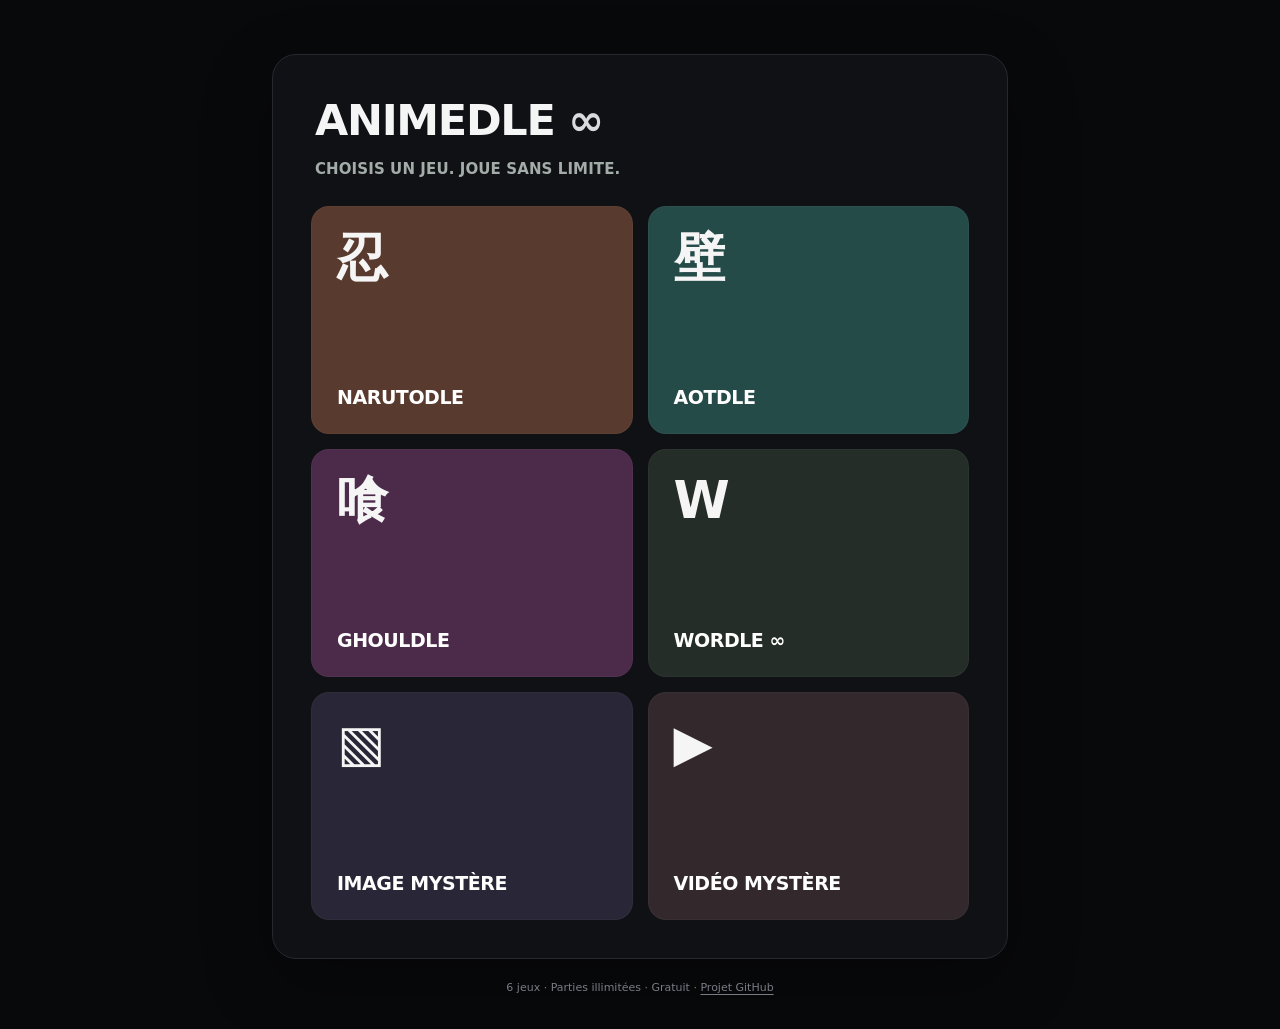
==== commit 2dbb2d6a: "Match simple two-column game menu preview and remove all homepage gameplay" ====
--- a/index.html
+++ b/index.html
@@ -1,144 +1,81 @@
 <!doctype html>
 <html lang="fr">
 <head>
-<meta charset="utf-8">
-<meta name="viewport" content="width=device-width, initial-scale=1">
-<meta name="theme-color" content="#090a0c">
-<meta name="description" content="AnimeDle Infini : 6 mini-jeux autour des animés. Devine les personnages de Naruto, AOT et Tokyo Ghoul, joue au Wordle et découvre les animés en images ou vidéos floutées.">
-<title>AnimeDle ∞ — Tous les mini-jeux anime</title>
-<style>
-:root{color-scheme:dark;--bg:#090a0c;--surface:#15161a;--line:#2a2c32;--fg:#f7f7f9;--muted:#92949e;--green:#a9d7bc}
-*{box-sizing:border-box}
-html{scroll-behavior:smooth}
-body{margin:0;min-height:100vh;color:var(--fg);background:var(--bg);font-family:Inter,ui-sans-serif,system-ui,-apple-system,"Segoe UI",sans-serif;-webkit-font-smoothing:antialiased}
-button,a{font:inherit}a{color:inherit;text-decoration:none}
-:focus-visible{outline:2px solid #c0c0eb;outline-offset:4px}
-::selection{background:#d3d3f4;color:#090a0c}
-.container{max-width:1150px;padding:0 30px;margin:0 auto}
-.topbar{display:flex;align-items:center;justify-content:space-between;gap:16px;min-height:81px;border-bottom:1px solid #ffffff17}
-.logo{display:flex;align-items:center;gap:10px;font-weight:900;font-size:18px;letter-spacing:-.7px}
-.logo-icon{width:36px;height:36px;border-radius:10px;background:#f2f2f2;color:#111216;display:grid;place-items:center;font-size:26px;font-weight:800}
-.logo b{color:#acbcb3;font-weight:900}
-.logo sup{font-size:11px;color:#b8b9c4;margin-left:2px}
-.header-right{display:flex;gap:26px;align-items:center}
-.header-right a{color:#a3a3ac;font-size:11px;letter-spacing:1.2px;font-weight:800;text-transform:uppercase;transition:color .2s}
-.header-right a:hover{color:#fff}
-.live{display:flex;align-items:center;gap:9px;color:#a8b9ae;font-size:10px;font-weight:850;letter-spacing:1.4px}
-.dot{width:6px;height:6px;background:#9bd2b1;box-shadow:0 0 12px #7ec69a88;border-radius:100%}
-.hero{padding:74px 0 65px;position:relative;border-bottom:1px solid #ffffff12}
-.eyebrow{display:flex;align-items:center;gap:11px;color:#b0b9b3;font-size:10px;font-weight:850;letter-spacing:2.5px;text-transform:uppercase}
-.eyebrow::before{content:"";width:20px;height:1px;background:#acc2b3}
-.hero h1{font-size:clamp(46px,7vw,83px);letter-spacing:-4.4px;line-height:.99;margin:20px 0 19px;font-weight:900;max-width:800px}
-.hero h1 .muted{color:#767980}
-.hero h1 .accent{color:#b3d5bd}
-.hero p{max-width:590px;margin:0;color:#a3a4ad;font-size:14px;line-height:1.85}
-.hero p strong{color:#e4e4e8;font-weight:760}
-.hero-tags{display:flex;flex-wrap:wrap;gap:9px;margin-top:26px}
-.hero-tags span{font-size:10px;letter-spacing:.6px;color:#aeb1bb;border:1px solid #3a3b45;background:#15161a;border-radius:100px;padding:8px 12px;font-weight:750}
-.hero-orbit{position:absolute;right:29px;top:67px;display:grid;place-items:center;width:252px;height:252px;opacity:.65;pointer-events:none}
-.hero-orbit .ring{position:absolute;inset:0;border:1px solid #ffffff12;border-radius:50%}
-.hero-orbit .ring:nth-child(2){inset:25px;border-color:#ffffff1c}
-.hero-orbit .ring:nth-child(3){inset:52px;border-color:#ffffff22}
-.hero-orbit .infinity{font-family:Georgia,serif;font-size:101px;line-height:1;color:#b9cdbb;text-shadow:0 0 64px #93d2aa3f}
-.section{padding-top:46px}
-.section-head{display:flex;justify-content:space-between;align-items:end;gap:18px;margin-bottom:20px}
-.section-label{display:flex;align-items:center;gap:12px;color:#b7b9c1;font-size:11px;letter-spacing:1.8px;font-weight:800;text-transform:uppercase}
-.section-label small{font-size:10px;color:#93ba9f}
-.section-label .rule{height:1px;width:32px;background:#4d5256}
-.section-intro{font-size:12px;color:#858893;margin:8px 0 0}
-.section-count{font-size:10px;color:#777b84;font-weight:850;letter-spacing:1px;white-space:nowrap}
-.grid{display:grid;grid-template-columns:repeat(3,minmax(0,1fr));gap:16px}
-.game-card{position:relative;display:flex;flex-direction:column;min-height:265px;isolation:isolate;border:1px solid #393a40;border-radius:17px;padding:24px;overflow:hidden;transition:transform .22s,border-color .22s,box-shadow .22s}
-.game-card:hover{transform:translateY(-4px);border-color:#ffffff80;box-shadow:0 18px 40px #0005}
-.game-card .small{position:relative;z-index:2;font-size:10px;font-weight:850;letter-spacing:1.8px;color:#ded9d7;text-transform:uppercase}
-.game-card .glyph{position:absolute;right:-14px;top:33px;font-size:150px;font-weight:850;line-height:1;color:#ffffff13;transform:rotate(-14deg);pointer-events:none}
-.game-card .body{position:relative;z-index:2;margin-top:auto;display:flex;flex-direction:column;gap:6px;padding-top:26px}
-.game-card h3{font-size:34px;font-weight:900;letter-spacing:-1.9px;line-height:1.02;margin:0}
-.game-card p{font-size:11px;color:#dfdce0;margin:0;line-height:1.6;max-width:205px}
-.game-card .cta{display:flex;justify-content:space-between;align-items:center;padding-top:12px;margin-top:12px;border-top:1px solid #ffffff3a;font-size:10px;font-weight:900;letter-spacing:1.25px}
-.game-card .cta b{display:grid;place-items:center;border:1px solid #ffffff3b;width:26px;height:26px;border-radius:100%;font-size:14px;font-weight:400;transition:transform .2s}
-.game-card:hover .cta b{transform:translate(2px,-2px)}
-.naruto{background:radial-gradient(circle at 92% 5%,#f3ac6d45,transparent 52%),linear-gradient(130deg,#36251e,#693b2b);border-color:#714839}
-.aot{background:radial-gradient(circle at 100% 4%,#a4f2d143,transparent 54%),linear-gradient(135deg,#1b3537,#34565b);border-color:#426968}
-.tokyo{background:radial-gradient(circle at 100% 0%,#fd9bd64a,transparent 50%),linear-gradient(145deg,#382238,#5b2b50);border-color:#7d4b74}
-.naruto .small{color:#ffc49e}.aot .small{color:#a0e7d0}.tokyo .small{color:#f5b0d6}
-.other{padding-top:54px;padding-bottom:79px}
-.other .game-card{min-height:232px;background:#15161a;border-color:#353741}
-.other .game-card .small{color:#adafb8}
-.other .game-card h3{font-size:29px;letter-spacing:-1.15px}
-.other .game-card p{color:#aeb0ba}
-.other .game-card .cta{border-top-color:#42444c;color:#e9eaf0}
-.wordle{background:radial-gradient(circle at 96% 5%,#4669502f,transparent 45%),linear-gradient(135deg,#141918,#191e1a)!important}
-.picture{background:radial-gradient(circle at 96% 7%,#6e5aaf3b,transparent 48%),linear-gradient(140deg,#17161e,#22202e)!important}
-.video{background:radial-gradient(circle at 94% 7%,#87545f32,transparent 51%),linear-gradient(140deg,#1b171a,#291e22)!important}
-.card-art{position:absolute;right:23px;top:34px;display:grid;grid-template-columns:repeat(3,19px);gap:4px;opacity:.9;transform:rotate(8deg);pointer-events:none}
-.card-art i{width:19px;height:19px;border-radius:4px;background:#303a33;display:grid;place-items:center;color:#fff;font-size:10px;font-style:normal;font-weight:900}
-.card-art i.good{background:#518366}.card-art i.warn{background:#c4a156}
-.photo-art{position:absolute;right:15px;top:30px;width:112px;height:86px;overflow:hidden;border-radius:10px;border:1px solid #656075;transform:rotate(8deg);opacity:.8;box-shadow:0 10px 18px #0005;background:linear-gradient(125deg,#4a4663 0 27%,#9c779a 27% 36%,#353d5e 36% 60%,#887d9a 60% 74%,#272a45 74%);filter:blur(3px);pointer-events:none}
-.photo-art::after{content:"?";position:absolute;inset:0;display:grid;place-items:center;font-size:36px;color:#fff8;font-weight:900}
-.video-art{position:absolute;right:18px;top:32px;width:119px;height:76px;display:grid;place-items:center;border:1px solid #a07b84;border-radius:11px;transform:rotate(7deg);background:linear-gradient(130deg,#4f353c,#2e262f);box-shadow:0 11px 20px #0006;pointer-events:none}
-.video-art::before{content:"";border-top:15px solid transparent;border-bottom:15px solid transparent;border-left:24px solid #e7b6c6;filter:blur(1px);margin-left:7px}
-footer{border-top:1px solid #ffffff18;min-height:100px;display:flex;align-items:center;justify-content:space-between;gap:20px;color:#8c8f98;font-size:11px;line-height:1.65}
-footer strong{font-weight:900;color:#e8e8e9;letter-spacing:.2px}
-footer a{text-decoration:underline;text-underline-offset:3px}
-@media(max-width:1030px){.hero-orbit{width:185px;height:185px;top:84px;right:30px}.hero-orbit .infinity{font-size:74px}.hero h1{max-width:650px;font-size:clamp(50px,7.5vw,73px)}}
-@media(max-width:810px){.grid{grid-template-columns:repeat(2,minmax(0,1fr))}.hero-orbit{opacity:.14}.hero{padding:59px 0 48px}.game-card{min-height:240px}.other .game-card{min-height:220px}}
-@media(max-width:570px){.container{padding:0 18px}.topbar{min-height:67px}.logo{font-size:17px}.logo-icon{width:32px;height:32px;border-radius:9px}.header-right{gap:8px}.header-right a{display:none}.hero{padding:48px 0 43px}.hero-orbit{display:none}.hero h1{letter-spacing:-2.6px;font-size:clamp(42px,11vw,62px);margin:15px 0}.hero p{font-size:12px}.hero-tags{margin-top:18px}.hero-tags span{font-size:9px;padding:7px 10px}.section{padding-top:32px}.section-intro{font-size:11px}.section-head{margin-bottom:14px}.section-count{display:none}.grid{grid-template-columns:1fr;gap:11px}.game-card{min-height:209px;padding:20px}.game-card .glyph{font-size:125px;top:22px}.game-card h3{font-size:30px}.other{padding-bottom:42px}.other .game-card{min-height:195px}.other .game-card h3{font-size:27px}.section-label{font-size:10px}.card-art{right:20px;top:27px}footer{padding:23px 0;flex-direction:column;gap:5px;align-items:flex-start;font-size:10px}}
-@media(prefers-reduced-motion:reduce){html{scroll-behavior:auto}*,*:before,*:after{transition:none!important;animation:none!important}}
-</style>
+  <meta charset="utf-8">
+  <meta name="viewport" content="width=device-width,initial-scale=1">
+  <meta name="theme-color" content="#08090b">
+  <meta name="description" content="AnimeDle infini : choisis parmi 6 mini-jeux Naruto, Attack on Titan, Tokyo Ghoul, Wordle, Image Mystère et Vidéo Mystère.">
+  <meta http-equiv="Cache-Control" content="no-cache, must-revalidate">
+  <title>AnimeDle ∞ — Choisis ton jeu</title>
+  <style>
+    :root{color-scheme:dark;--bg:#08090b;--panel:#0f1114;--white:#f5f5f6;--muted:#a1a5aa}
+    *{box-sizing:border-box}
+    html{min-width:280px}
+    body{margin:0;background:var(--bg);color:var(--white);font-family:Inter,ui-sans-serif,system-ui,-apple-system,BlinkMacSystemFont,"Segoe UI",sans-serif;-webkit-font-smoothing:antialiased;min-height:100vh}
+    a{color:inherit;text-decoration:none}
+    a:focus-visible{outline:3px solid #dfebed;outline-offset:5px}
+    .page{width:min(100%,796px);margin:0 auto;padding:clamp(20px,5vw,54px) clamp(14px,4vw,30px) 32px}
+    .shell{padding:clamp(22px,4vw,38px);border:1px solid #262830;background:var(--panel);border-radius:24px;box-shadow:0 24px 70px #0005}
+    .heading{padding:4px 4px 25px}
+    h1{font-size:clamp(31px,5vw,43px);letter-spacing:-1.3px;line-height:1.1;margin:0 0 14px;font-weight:870}
+    h1 span{font-weight:750;color:#d8dade}
+    .subtitle{margin:0;color:#a3aca8;font-size:clamp(12px,2.8vw,15px);line-height:1.5;font-weight:760;letter-spacing:.1px}
+    .tiles{display:grid;grid-template-columns:repeat(2,minmax(0,1fr));gap:clamp(10px,2.3vw,15px)}
+    .tile{position:relative;isolation:isolate;overflow:hidden;min-width:0;display:flex;flex-direction:column;justify-content:space-between;align-items:flex-start;min-height:clamp(159px,30vw,228px);padding:clamp(16px,3.2vw,25px);border:1px solid #ffffff08;border-radius:18px;transition:transform .2s,border-color .2s,filter .2s}
+    .tile:hover{transform:translateY(-4px);border-color:#ffffff4f;filter:brightness(1.1)}
+    .tile:active{transform:translateY(-1px)}
+    .glyph{font-size:clamp(34px,5vw,51px);font-weight:780;line-height:1;color:#f5f5f5;user-select:none}
+    .tile-title{font-size:clamp(13px,2.6vw,19px);font-weight:850;letter-spacing:-.45px;line-height:1.17;color:#fff;overflow-wrap:break-word}
+    .tile .arrow{position:absolute;right:15px;bottom:15px;color:#ffffff8a;font-size:17px;opacity:0;transform:translate(-4px,4px);transition:opacity .2s,transform .2s}
+    .tile:hover .arrow,.tile:focus-visible .arrow{opacity:1;transform:none}
+    .naruto{background:#593a2e}.aot{background:#254b49}.tokyo{background:#4c2a4a}.wordle{background:#252d29}.image{background:#292737}.video{background:#33292c}
+    .glyph.wordle-glyph{font-family:ui-sans-serif,system-ui;font-weight:850}
+    .footer{text-align:center;margin:20px 0 0;color:#797c84;font-size:11px;line-height:1.7}
+    .footer a{text-decoration:underline;text-underline-offset:3px}
+    @media(max-width:480px){
+      .page{padding:16px 12px 23px}
+      .shell{padding:20px 16px;border-radius:20px}
+      .heading{padding:3px 2px 22px}
+      h1{font-size:32px;margin-bottom:12px}
+      .subtitle{font-size:12px}
+      .tiles{gap:11px}
+      .tile{min-height:157px;padding:17px 14px;border-radius:17px}
+      .glyph{font-size:38px}
+      .tile-title{font-size:13px}
+      .footer{font-size:10px}
+    }
+    @media(prefers-reduced-motion:reduce){*{transition:none!important}}
+  </style>
 </head>
 <body>
-<div class="container">
-<header class="topbar">
-<a class="logo" href="./index.html" aria-label="Accueil AnimeDle"><span class="logo-icon">∞</span><span>ANIME<b>DLE</b><sup>∞</sup></span></a>
-<nav class="header-right" aria-label="Navigation principale"><a href="#jeux">LES JEUX</a><span class="live"><span class="dot" aria-hidden="true"></span> MODE INFINI</span></nav>
-</header>
-<main>
-<section class="hero" aria-labelledby="welcome-title">
-<div class="eyebrow">L'ARCADE DES FANS D'ANIMÉ</div>
-<h1 id="welcome-title">CHOISIS UN JEU.<br><span class="muted">JOUE SANS </span><span class="accent">LIMITE.</span></h1>
-<p>Devine des personnages, reconnais tes animés et trouve des mots. <strong>Six mini-jeux, aucune limite quotidienne.</strong> À toi de battre tes records.</p>
-<div class="hero-tags" aria-label="Caractéristiques"><span>✦ 6 MINI-JEUX</span><span>♾ PARTIES ILLIMITÉES</span><span>✓ GRATUIT</span></div>
-<div class="hero-orbit" aria-hidden="true"><span class="ring"></span><span class="ring"></span><span class="ring"></span><span class="infinity">∞</span></div>
-</section>
-
-<section class="section" id="jeux" aria-labelledby="character-title">
-<div class="section-head"><div><div class="section-label" id="character-title"><small>01</small> DEVINE LE PERSONNAGE <span class="rule"></span></div><p class="section-intro">Compare les indices et découvre qui se cache derrière chaque univers.</p></div><span class="section-count">03 UNIVERS</span></div>
-<div class="grid">
-<a class="game-card naruto" href="./personnages.html#naruto" aria-label="Jouer à Narutodle">
-<span class="small">01 / NARUTO · INFINI</span><span class="glyph" aria-hidden="true">忍</span>
-<div class="body"><h3>NARUTODLE</h3><p>Village, clan, rang et spécialité.</p><span class="cta">JOUER <b aria-hidden="true">↗</b></span></div>
-</a>
-<a class="game-card aot" href="./personnages.html#aot" aria-label="Jouer à AOTdle">
-<span class="small">02 / ATTACK ON TITAN · INFINI</span><span class="glyph" aria-hidden="true">壁</span>
-<div class="body"><h3>AOTDLE</h3><p>Régiment, origine et pouvoir de Titan.</p><span class="cta">JOUER <b aria-hidden="true">↗</b></span></div>
-</a>
-<a class="game-card tokyo" href="./personnages.html#tokyo" aria-label="Jouer à Tokyo Ghouldle">
-<span class="small">03 / TOKYO GHOUL · INFINI</span><span class="glyph" aria-hidden="true">喰</span>
-<div class="body"><h3>GHOULDLE</h3><p>Goules, Quinx, organisations et kagunes.</p><span class="cta">JOUER <b aria-hidden="true">↗</b></span></div>
-</a>
-</div>
-</section>
-
-<section class="section other" aria-labelledby="other-title">
-<div class="section-head"><div><div class="section-label" id="other-title"><small>02</small> AUTRES MINI-JEUX <span class="rule"></span></div><p class="section-intro">Trois autres façons de te mettre au défi.</p></div><span class="section-count">03 DÉFIS</span></div>
-<div class="grid">
-<a class="game-card wordle" href="./wordle.html" aria-label="Jouer au Wordle français infini">
-<span class="small">04 / LETTRES · INFINI</span><div class="card-art" aria-hidden="true"><i class="good">M</i><i>O</i><i class="warn">T</i><i>S</i><i class="good">E</i><i>R</i></div>
-<div class="body"><h3>WORDLE ∞</h3><p>Trouve le mot français de 5 lettres en 6 essais.</p><span class="cta">JOUER <b aria-hidden="true">↗</b></span></div>
-</a>
-<a class="game-card picture" href="./anime-mystery.html#image" aria-label="Jouer à Image mystère">
-<span class="small">05 / RECONNAÎTRE · INFINI</span><div class="photo-art" aria-hidden="true"></div>
-<div class="body"><h3>IMAGE MYSTÈRE</h3><p>Une image floutée : retrouve le bon animé.</p><span class="cta">JOUER <b aria-hidden="true">↗</b></span></div>
-</a>
-<a class="game-card video" href="./anime-mystery.html#video" aria-label="Jouer à Vidéo mystère">
-<span class="small">06 / BANDE-ANNONCE · INFINI</span><div class="video-art" aria-hidden="true"></div>
-<div class="body"><h3>VIDÉO MYSTÈRE</h3><p>Une vidéo floutée : devine la série.</p><span class="cta">JOUER <b aria-hidden="true">↗</b></span></div>
-</a>
-</div>
-</section>
-</main>
-<footer><span><strong>ANIMEDLE ∞</strong> · Une arcade faite pour les fans d'animés.</span><span>Projet fan-made indépendant · <a href="https://github.com/Rxse0/animedle-infini" target="_blank" rel="noopener noreferrer">Voir sur GitHub</a></span></footer>
-</div>
+  <main class="page">
+    <section class="shell" aria-labelledby="homeTitle">
+      <header class="heading">
+        <h1 id="homeTitle">ANIMEDLE <span>∞</span></h1>
+        <p class="subtitle">CHOISIS UN JEU. JOUE SANS LIMITE.</p>
+      </header>
+      <nav class="tiles" aria-label="Les six jeux disponibles">
+        <a class="tile naruto" href="./personnages.html#naruto" aria-label="Jouer à Narutodle">
+          <span class="glyph" aria-hidden="true">忍</span><span class="tile-title">NARUTODLE</span><span class="arrow" aria-hidden="true">↗</span>
+        </a>
+        <a class="tile aot" href="./personnages.html#aot" aria-label="Jouer à AOTdle">
+          <span class="glyph" aria-hidden="true">壁</span><span class="tile-title">AOTDLE</span><span class="arrow" aria-hidden="true">↗</span>
+        </a>
+        <a class="tile tokyo" href="./personnages.html#tokyo" aria-label="Jouer à Ghouldle">
+          <span class="glyph" aria-hidden="true">喰</span><span class="tile-title">GHOULDLE</span><span class="arrow" aria-hidden="true">↗</span>
+        </a>
+        <a class="tile wordle" href="./wordle.html" aria-label="Jouer au Wordle infini">
+          <span class="glyph wordle-glyph" aria-hidden="true">W</span><span class="tile-title">WORDLE ∞</span><span class="arrow" aria-hidden="true">↗</span>
+        </a>
+        <a class="tile image" href="./anime-mystery.html#image" aria-label="Jouer à Image Mystère">
+          <span class="glyph" aria-hidden="true">▧</span><span class="tile-title">IMAGE MYSTÈRE</span><span class="arrow" aria-hidden="true">↗</span>
+        </a>
+        <a class="tile video" href="./anime-mystery.html#video" aria-label="Jouer à Vidéo Mystère">
+          <span class="glyph" aria-hidden="true">▶</span><span class="tile-title">VIDÉO MYSTÈRE</span><span class="arrow" aria-hidden="true">↗</span>
+        </a>
+      </nav>
+    </section>
+    <p class="footer">6 jeux · Parties illimitées · Gratuit · <a href="https://github.com/Rxse0/animedle-infini" target="_blank" rel="noopener noreferrer">Projet GitHub</a></p>
+  </main>
 </body>
 </html>
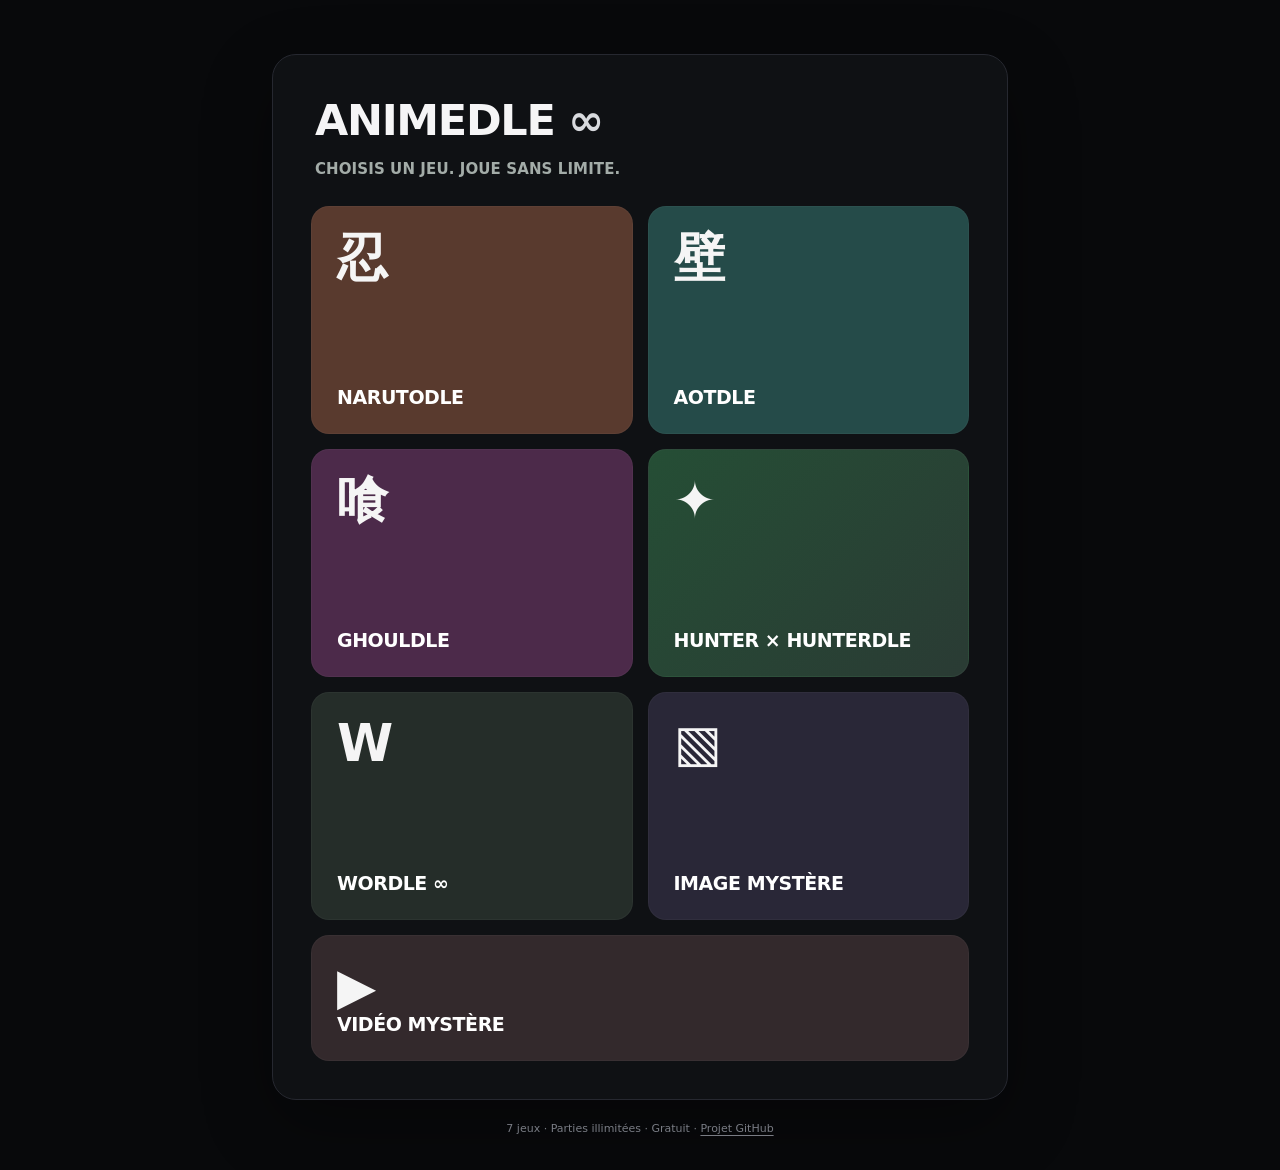
==== commit d717d06a: "Add Hunter x Hunterdle card to seven-game arcade home" ====
--- a/index.html
+++ b/index.html
@@ -4,7 +4,7 @@
   <meta charset="utf-8">
   <meta name="viewport" content="width=device-width,initial-scale=1">
   <meta name="theme-color" content="#08090b">
-  <meta name="description" content="AnimeDle infini : choisis parmi 6 mini-jeux Naruto, Attack on Titan, Tokyo Ghoul, Wordle, Image Mystère et Vidéo Mystère.">
+  <meta name="description" content="AnimeDle infini : 7 mini-jeux Naruto, Attack on Titan, Tokyo Ghoul, Hunter x Hunter, Wordle, Image et Vidéo Mystère.">
   <meta http-equiv="Cache-Control" content="no-cache, must-revalidate">
   <title>AnimeDle ∞ — Choisis ton jeu</title>
   <style>
@@ -28,7 +28,7 @@
     .tile-title{font-size:clamp(13px,2.6vw,19px);font-weight:850;letter-spacing:-.45px;line-height:1.17;color:#fff;overflow-wrap:break-word}
     .tile .arrow{position:absolute;right:15px;bottom:15px;color:#ffffff8a;font-size:17px;opacity:0;transform:translate(-4px,4px);transition:opacity .2s,transform .2s}
     .tile:hover .arrow,.tile:focus-visible .arrow{opacity:1;transform:none}
-    .naruto{background:#593a2e}.aot{background:#254b49}.tokyo{background:#4c2a4a}.wordle{background:#252d29}.image{background:#292737}.video{background:#33292c}
+    .naruto{background:#593a2e}.aot{background:#254b49}.tokyo{background:#4c2a4a}.hxh{background:linear-gradient(135deg,#254e35,#2a3b34)}.wordle{background:#252d29}.image{background:#292737}.video{background:#33292c;grid-column:1/-1;min-height:126px}
     .glyph.wordle-glyph{font-family:ui-sans-serif,system-ui;font-weight:850}
     .footer{text-align:center;margin:20px 0 0;color:#797c84;font-size:11px;line-height:1.7}
     .footer a{text-decoration:underline;text-underline-offset:3px}
@@ -54,7 +54,7 @@
         <h1 id="homeTitle">ANIMEDLE <span>∞</span></h1>
         <p class="subtitle">CHOISIS UN JEU. JOUE SANS LIMITE.</p>
       </header>
-      <nav class="tiles" aria-label="Les six jeux disponibles">
+      <nav class="tiles" aria-label="Les sept jeux disponibles">
         <a class="tile naruto" href="./personnages.html#naruto" aria-label="Jouer à Narutodle">
           <span class="glyph" aria-hidden="true">忍</span><span class="tile-title">NARUTODLE</span><span class="arrow" aria-hidden="true">↗</span>
         </a>
@@ -63,6 +63,9 @@
         </a>
         <a class="tile tokyo" href="./personnages.html#tokyo" aria-label="Jouer à Ghouldle">
           <span class="glyph" aria-hidden="true">喰</span><span class="tile-title">GHOULDLE</span><span class="arrow" aria-hidden="true">↗</span>
+        </a>
+        <a class="tile hxh" href="./personnages.html#hxh" aria-label="Jouer à Hunter x Hunterdle">
+          <span class="glyph" aria-hidden="true">✦</span><span class="tile-title">HUNTER × HUNTERDLE</span><span class="arrow" aria-hidden="true">↗</span>
         </a>
         <a class="tile wordle" href="./wordle.html" aria-label="Jouer au Wordle infini">
           <span class="glyph wordle-glyph" aria-hidden="true">W</span><span class="tile-title">WORDLE ∞</span><span class="arrow" aria-hidden="true">↗</span>
@@ -75,7 +78,7 @@
         </a>
       </nav>
     </section>
-    <p class="footer">6 jeux · Parties illimitées · Gratuit · <a href="https://github.com/Rxse0/animedle-infini" target="_blank" rel="noopener noreferrer">Projet GitHub</a></p>
+    <p class="footer">7 jeux · Parties illimitées · Gratuit · <a href="https://github.com/Rxse0/animedle-infini" target="_blank" rel="noopener noreferrer">Projet GitHub</a></p>
   </main>
 </body>
 </html>
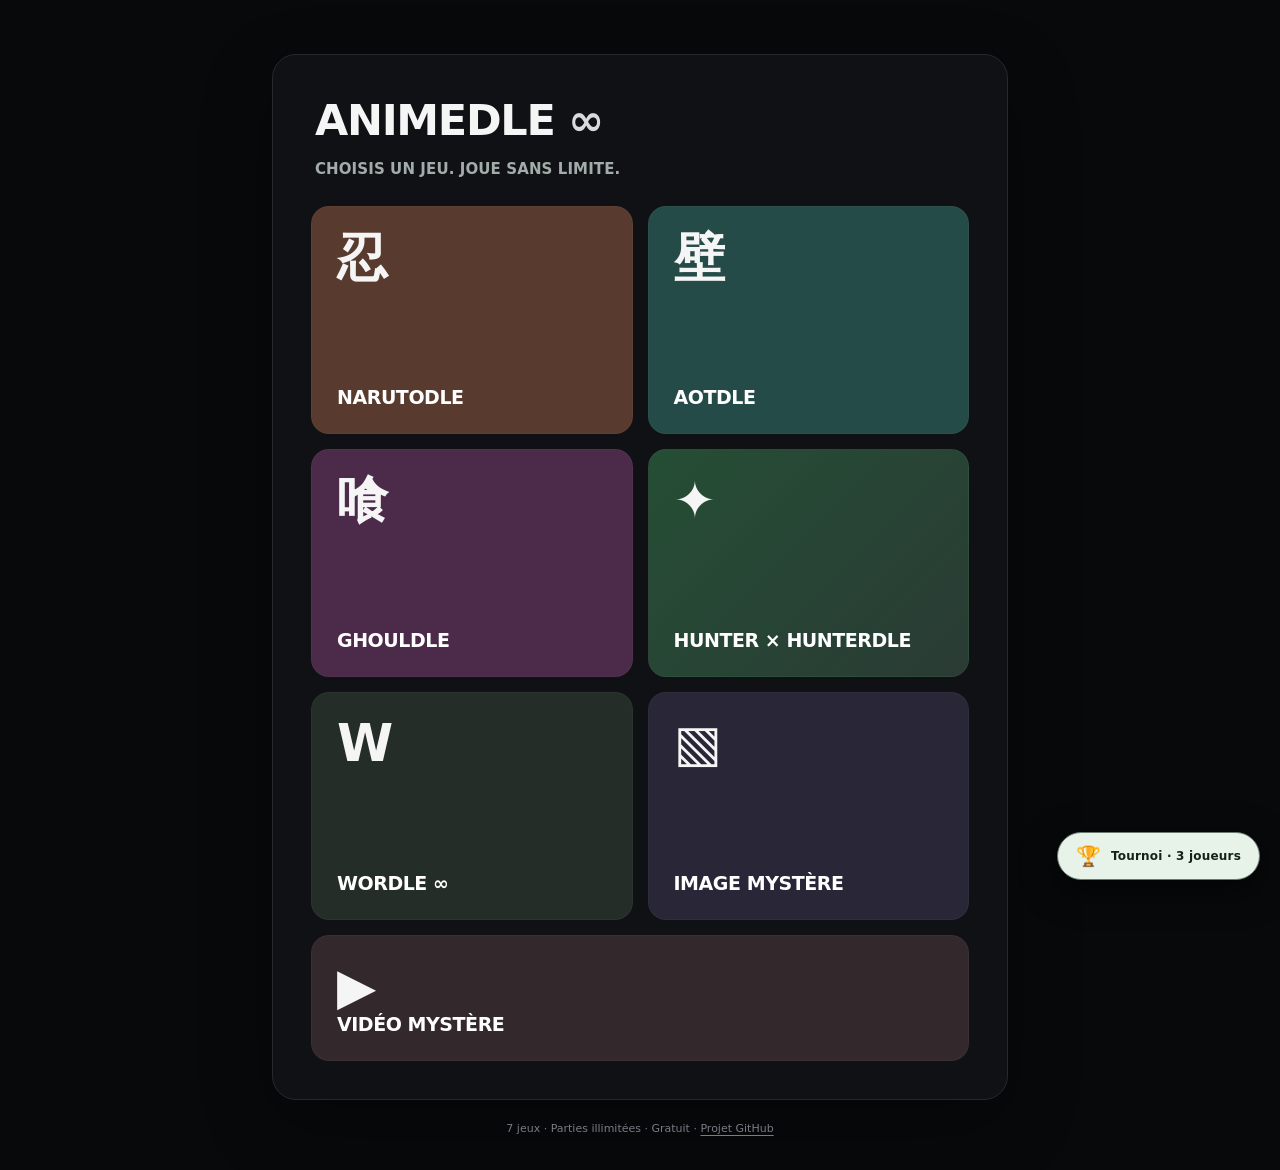
==== commit 5c08d499: "Enable shared 3-player tournament overlay on index.html" ====
--- a/index.html
+++ b/index.html
@@ -46,6 +46,7 @@
     }
     @media(prefers-reduced-motion:reduce){*{transition:none!important}}
   </style>
+  <link rel="stylesheet" href="./tournoi.css?v=1">
 </head>
 <body>
   <main class="page">
@@ -80,5 +81,6 @@
     </section>
     <p class="footer">7 jeux · Parties illimitées · Gratuit · <a href="https://github.com/Rxse0/animedle-infini" target="_blank" rel="noopener noreferrer">Projet GitHub</a></p>
   </main>
+  <script src="./tournoi.js?v=1" defer></script>
 </body>
 </html>
--- a/tournoi.css
+++ b/tournoi.css
@@ -0,0 +1,59 @@
+/* AnimeDle — tournoi local partagé entre les mini-jeux (sauf Wordle) */
+.tournoi-fab{position:fixed;right:20px;bottom:20px;z-index:70;display:flex;gap:10px;align-items:center;justify-content:center;min-height:48px;border-radius:100px;border:1px solid #69796f;background:#e7f2e9;color:#142119;box-shadow:0 10px 35px #0009;padding:11px 18px;font:800 12px/1.25 system-ui,-apple-system,"Segoe UI",sans-serif;letter-spacing:.2px;cursor:pointer;transition:transform .2s,background .2s}
+.tournoi-fab:hover{transform:translateY(-3px);background:#cfe7d4}.tournoi-fab:focus-visible{outline:3px solid #9fc8b0;outline-offset:3px}
+.tournoi-fab .tournoi-fab-icon{font-size:20px;line-height:1}.tournoi-fab .tournoi-fab-label{white-space:nowrap}
+.tournoi-modal{box-sizing:border-box;width:min(95vw,570px);max-height:min(89dvh,830px);margin:auto;padding:0;border:1px solid #42464b;border-radius:20px;color:#f7f7f9;background:#111316;box-shadow:0 35px 85px #000d;overflow-y:auto;font:14px/1.55 system-ui,-apple-system,"Segoe UI",sans-serif}
+.tournoi-modal::backdrop{background:#000b;backdrop-filter:blur(5px)}
+.tournoi-modal *{box-sizing:border-box}.tournoi-modal button,.tournoi-modal input{font:inherit}.tournoi-modal button{cursor:pointer}
+.tournoi-modal button:disabled{opacity:.42;cursor:default}.tournoi-modal button:focus-visible,.tournoi-modal input:focus-visible{outline:2px solid #afd4b7;outline-offset:3px}
+.tournoi-header{padding:22px 26px 20px;border-bottom:1px solid #2d3034;display:flex;align-items:center;justify-content:space-between;gap:14px}
+.tournoi-header-left{display:flex;gap:13px;align-items:center}.tournoi-emblem{width:45px;height:45px;border-radius:13px;display:grid;place-items:center;background:#273c2e;color:#b5dfbc;font-size:24px}
+.tournoi-eyebrow{display:block;color:#9ea5a6;font-size:10px;font-weight:850;letter-spacing:1.8px;text-transform:uppercase}
+.tournoi-header h2{margin:2px 0 0;font-size:23px;letter-spacing:-.8px;line-height:1.1;color:#f7f7f9}
+.tournoi-close{flex:0 0 auto;display:grid;place-items:center;width:36px;height:36px;border:1px solid #45484d;border-radius:10px;background:#23252a;color:#f4f4f4;font-size:23px!important;line-height:1}
+.tournoi-close:hover{background:#363940}
+.tournoi-inner{padding:24px 26px 28px}
+.tournoi-copy{color:#b8babf;font-size:12px;line-height:1.7;margin:0 0 19px}.tournoi-copy strong{color:#ebefed}
+.tournoi-form{display:grid;gap:13px}
+.tournoi-field{display:grid;gap:6px}.tournoi-field label{color:#c4c9c9;font-size:11px;font-weight:750;letter-spacing:.6px}
+.tournoi-field input{width:100%;min-height:43px;border-radius:9px;border:1px solid #4a4c52;background:#1d2024;color:#fff;padding:9px 13px;font-size:14px;outline:0}
+.tournoi-field input::placeholder{color:#80838a}.tournoi-field input:focus{border-color:#96c6a5}
+.tournoi-error{font-size:12px;color:#e5a2a2;min-height:16px;margin:0}
+.tournoi-main-btn{min-height:45px;padding:12px 18px;border:0;border-radius:10px;background:#dcf1df;color:#112118;font-weight:850!important;font-size:13px!important}
+.tournoi-main-btn:hover:not(:disabled){background:#bce0c4}
+.tournoi-meta{display:flex;justify-content:space-between;gap:8px;align-items:center;color:#b4b6bf;font-size:11px;font-weight:760;letter-spacing:.7px;text-transform:uppercase}
+.tournoi-meta b{color:#b7e4c1;font-size:12px}
+.tournoi-progress{display:grid;grid-template-columns:repeat(10,1fr);gap:5px;margin:13px 0 19px}
+.tournoi-dot{height:5px;background:#34373d;border-radius:100px}.tournoi-dot.done{background:#74a584}.tournoi-dot.now{background:#def5de}
+.tournoi-help{font-size:12px;color:#aeb0ba;margin:0 0 14px}
+.tournoi-players{display:grid;gap:10px;margin-bottom:20px}
+.tournoi-person{display:flex;gap:11px;align-items:center;justify-content:space-between;padding:13px 15px;background:#1c1f23;border:1px solid #33363b;border-radius:12px;min-height:80px}
+.tournoi-person.won{border-color:#6eae82;background:#233529}
+.tournoi-person-info{min-width:0;display:flex;gap:11px;align-items:center}.tournoi-avatar{width:35px;height:35px;flex:0 0 auto;display:grid;place-items:center;border-radius:10px;background:#343c39;color:#dce9dd;font-size:15px;font-weight:900}
+.tournoi-person-name{display:block;color:#f8f9fa;font-weight:800;font-size:14px;overflow-wrap:anywhere}
+.tournoi-person-points{color:#a3aab0;font-size:11px}.tournoi-person-points strong{color:#e7f1e8}
+.tournoi-add{flex:0 0 auto;min-width:97px;padding:10px 12px;border:1px solid #6b9b78;border-radius:9px;background:#345d40;color:#eefff3;font-size:12px!important;font-weight:800!important}
+.tournoi-add:hover{background:#457851}
+.tournoi-person.won .tournoi-add{background:#35383c;border-color:#777b80;color:#e7e8ea}
+.tournoi-person.won .tournoi-add:hover{background:#44474b}
+.tournoi-actions{display:grid;grid-template-columns:1fr 1.4fr;gap:9px}
+.tournoi-sub-btn{min-height:43px;border:1px solid #52565a;border-radius:10px;color:#e5e7ea;background:#27292e;font-size:12px!important;font-weight:800!important;padding:9px 13px}
+.tournoi-sub-btn:hover:not(:disabled){background:#36393e}
+.tournoi-note{font-size:11px;color:#85888f;line-height:1.6;margin:15px 0 0}
+.tournoi-finish-kicker{font-size:10px;letter-spacing:2px;font-weight:900;color:#acddb8;text-align:center}
+.tournoi-finish h3{font-size:30px;line-height:1.12;text-align:center;letter-spacing:-.8px;margin:6px 0 8px}
+.tournoi-finish p{font-size:12px;color:#b0b4b6;text-align:center;margin:0 auto 20px}
+.tournoi-ranking{display:grid;gap:10px;margin:0 0 21px;padding:0;list-style:none}
+.tournoi-rank{background:#1c1f23;border:1px solid #3a3d44;border-radius:12px;padding:12px 14px;display:flex;gap:12px;align-items:center}
+.tournoi-rank:first-child{border-color:#ad9b65;background:#302a1c}
+.tournoi-medal{width:40px;height:40px;display:grid;place-items:center;font-size:20px;border-radius:9px;background:#ffffff15;flex:0 0 auto}
+.tournoi-rankname{font-weight:820;color:#fff;font-size:15px;flex:1;min-width:0;overflow-wrap:anywhere}
+.tournoi-rankpoints{white-space:nowrap;color:#ddd;font-size:12px;font-weight:700}
+.tournoi-rankpoints b{font-size:19px;color:#fff}
+.tournoi-finish-actions{display:grid;grid-template-columns:1fr 1.3fr;gap:9px}
+.tournoi-reset-wrap{padding:13px 26px 22px;border-top:1px solid #2c3033;display:flex;align-items:center;justify-content:space-between;gap:13px}
+.tournoi-reset-wrap span{font-size:10px;line-height:1.5;color:#848890;max-width:285px}
+.tournoi-reset{flex:0 0 auto;border:0;background:none;color:#bcbec5;text-decoration:underline;text-underline-offset:3px;font-size:11px!important;padding:7px 3px}
+.tournoi-reset:hover{color:#fff}
+@media(max-width:600px){.tournoi-fab{right:12px;bottom:14px;min-height:43px;padding:9px 13px}.tournoi-fab .tournoi-fab-label{font-size:11px}.tournoi-modal{width:calc(100vw - 20px);border-radius:16px;max-height:88dvh}.tournoi-header{padding:17px 17px 15px}.tournoi-header h2{font-size:20px}.tournoi-inner{padding:18px 16px 20px}.tournoi-reset-wrap{padding:12px 16px 17px}.tournoi-person{padding:10px 11px}.tournoi-add{min-width:88px;padding:10px 8px;font-size:11px!important}.tournoi-person-name{font-size:13px}.tournoi-finish h3{font-size:25px}}
+@media(prefers-reduced-motion:reduce){.tournoi-fab{transition:none}}
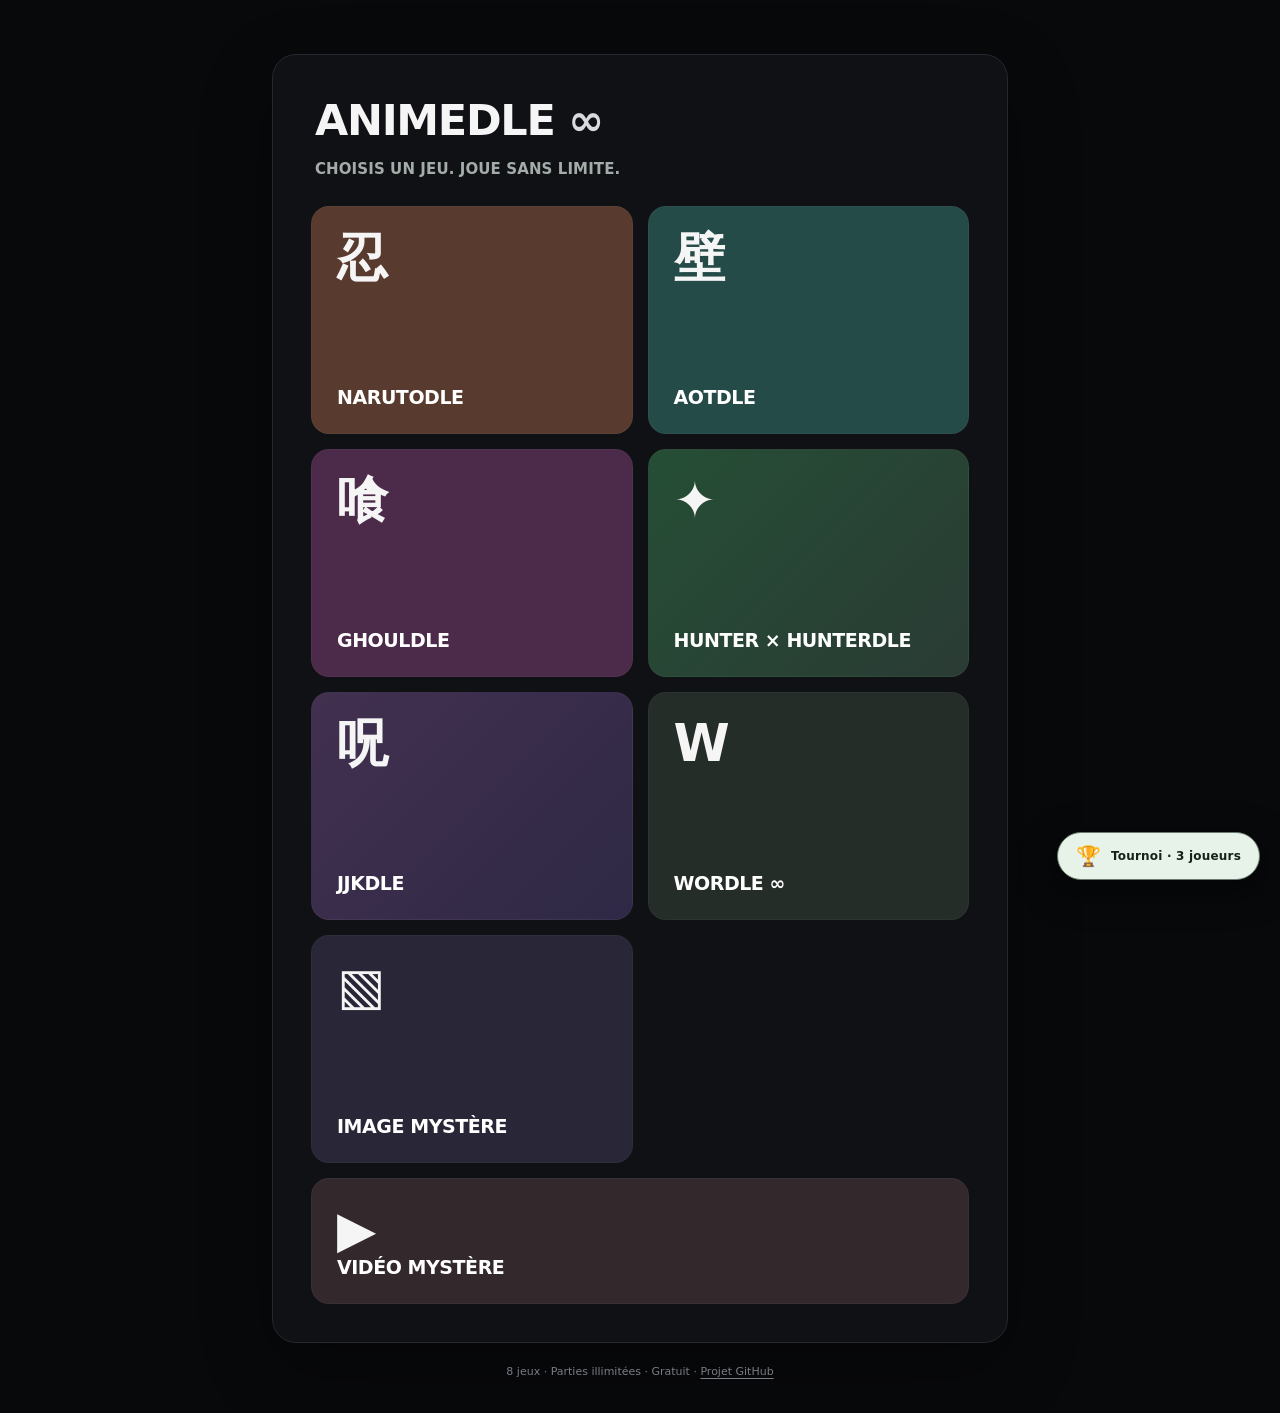
==== commit dfcab191: "Add JJKdle card to the eight-game AnimeDle home menu" ====
--- a/index.html
+++ b/index.html
@@ -4,7 +4,7 @@
   <meta charset="utf-8">
   <meta name="viewport" content="width=device-width,initial-scale=1">
   <meta name="theme-color" content="#08090b">
-  <meta name="description" content="AnimeDle infini : 7 mini-jeux Naruto, Attack on Titan, Tokyo Ghoul, Hunter x Hunter, Wordle, Image et Vidéo Mystère.">
+  <meta name="description" content="AnimeDle infini : 8 mini-jeux Naruto, AOT, Tokyo Ghoul, Hunter x Hunter, Jujutsu Kaisen, Wordle, Image et Vidéo Mystère.">
   <meta http-equiv="Cache-Control" content="no-cache, must-revalidate">
   <title>AnimeDle ∞ — Choisis ton jeu</title>
   <style>
@@ -28,7 +28,7 @@
     .tile-title{font-size:clamp(13px,2.6vw,19px);font-weight:850;letter-spacing:-.45px;line-height:1.17;color:#fff;overflow-wrap:break-word}
     .tile .arrow{position:absolute;right:15px;bottom:15px;color:#ffffff8a;font-size:17px;opacity:0;transform:translate(-4px,4px);transition:opacity .2s,transform .2s}
     .tile:hover .arrow,.tile:focus-visible .arrow{opacity:1;transform:none}
-    .naruto{background:#593a2e}.aot{background:#254b49}.tokyo{background:#4c2a4a}.hxh{background:linear-gradient(135deg,#254e35,#2a3b34)}.wordle{background:#252d29}.image{background:#292737}.video{background:#33292c;grid-column:1/-1;min-height:126px}
+    .naruto{background:#593a2e}.aot{background:#254b49}.tokyo{background:#4c2a4a}.hxh{background:linear-gradient(135deg,#254e35,#2a3b34)}.jjk{background:linear-gradient(135deg,#42304f,#2e2946)}.wordle{background:#252d29}.image{background:#292737}.video{background:#33292c;grid-column:1/-1;min-height:126px}
     .glyph.wordle-glyph{font-family:ui-sans-serif,system-ui;font-weight:850}
     .footer{text-align:center;margin:20px 0 0;color:#797c84;font-size:11px;line-height:1.7}
     .footer a{text-decoration:underline;text-underline-offset:3px}
@@ -55,7 +55,7 @@
         <h1 id="homeTitle">ANIMEDLE <span>∞</span></h1>
         <p class="subtitle">CHOISIS UN JEU. JOUE SANS LIMITE.</p>
       </header>
-      <nav class="tiles" aria-label="Les sept jeux disponibles">
+      <nav class="tiles" aria-label="Les huit jeux disponibles">
         <a class="tile naruto" href="./personnages.html#naruto" aria-label="Jouer à Narutodle">
           <span class="glyph" aria-hidden="true">忍</span><span class="tile-title">NARUTODLE</span><span class="arrow" aria-hidden="true">↗</span>
         </a>
@@ -68,6 +68,9 @@
         <a class="tile hxh" href="./personnages.html#hxh" aria-label="Jouer à Hunter x Hunterdle">
           <span class="glyph" aria-hidden="true">✦</span><span class="tile-title">HUNTER × HUNTERDLE</span><span class="arrow" aria-hidden="true">↗</span>
         </a>
+        <a class="tile jjk" href="./personnages.html#jjk" aria-label="Jouer à JJKdle">
+          <span class="glyph" aria-hidden="true">呪</span><span class="tile-title">JJKDLE</span><span class="arrow" aria-hidden="true">↗</span>
+        </a>
         <a class="tile wordle" href="./wordle.html" aria-label="Jouer au Wordle infini">
           <span class="glyph wordle-glyph" aria-hidden="true">W</span><span class="tile-title">WORDLE ∞</span><span class="arrow" aria-hidden="true">↗</span>
         </a>
@@ -79,7 +82,7 @@
         </a>
       </nav>
     </section>
-    <p class="footer">7 jeux · Parties illimitées · Gratuit · <a href="https://github.com/Rxse0/animedle-infini" target="_blank" rel="noopener noreferrer">Projet GitHub</a></p>
+    <p class="footer">8 jeux · Parties illimitées · Gratuit · <a href="https://github.com/Rxse0/animedle-infini" target="_blank" rel="noopener noreferrer">Projet GitHub</a></p>
   </main>
   <script src="./tournoi.js?v=1" defer></script>
 </body>
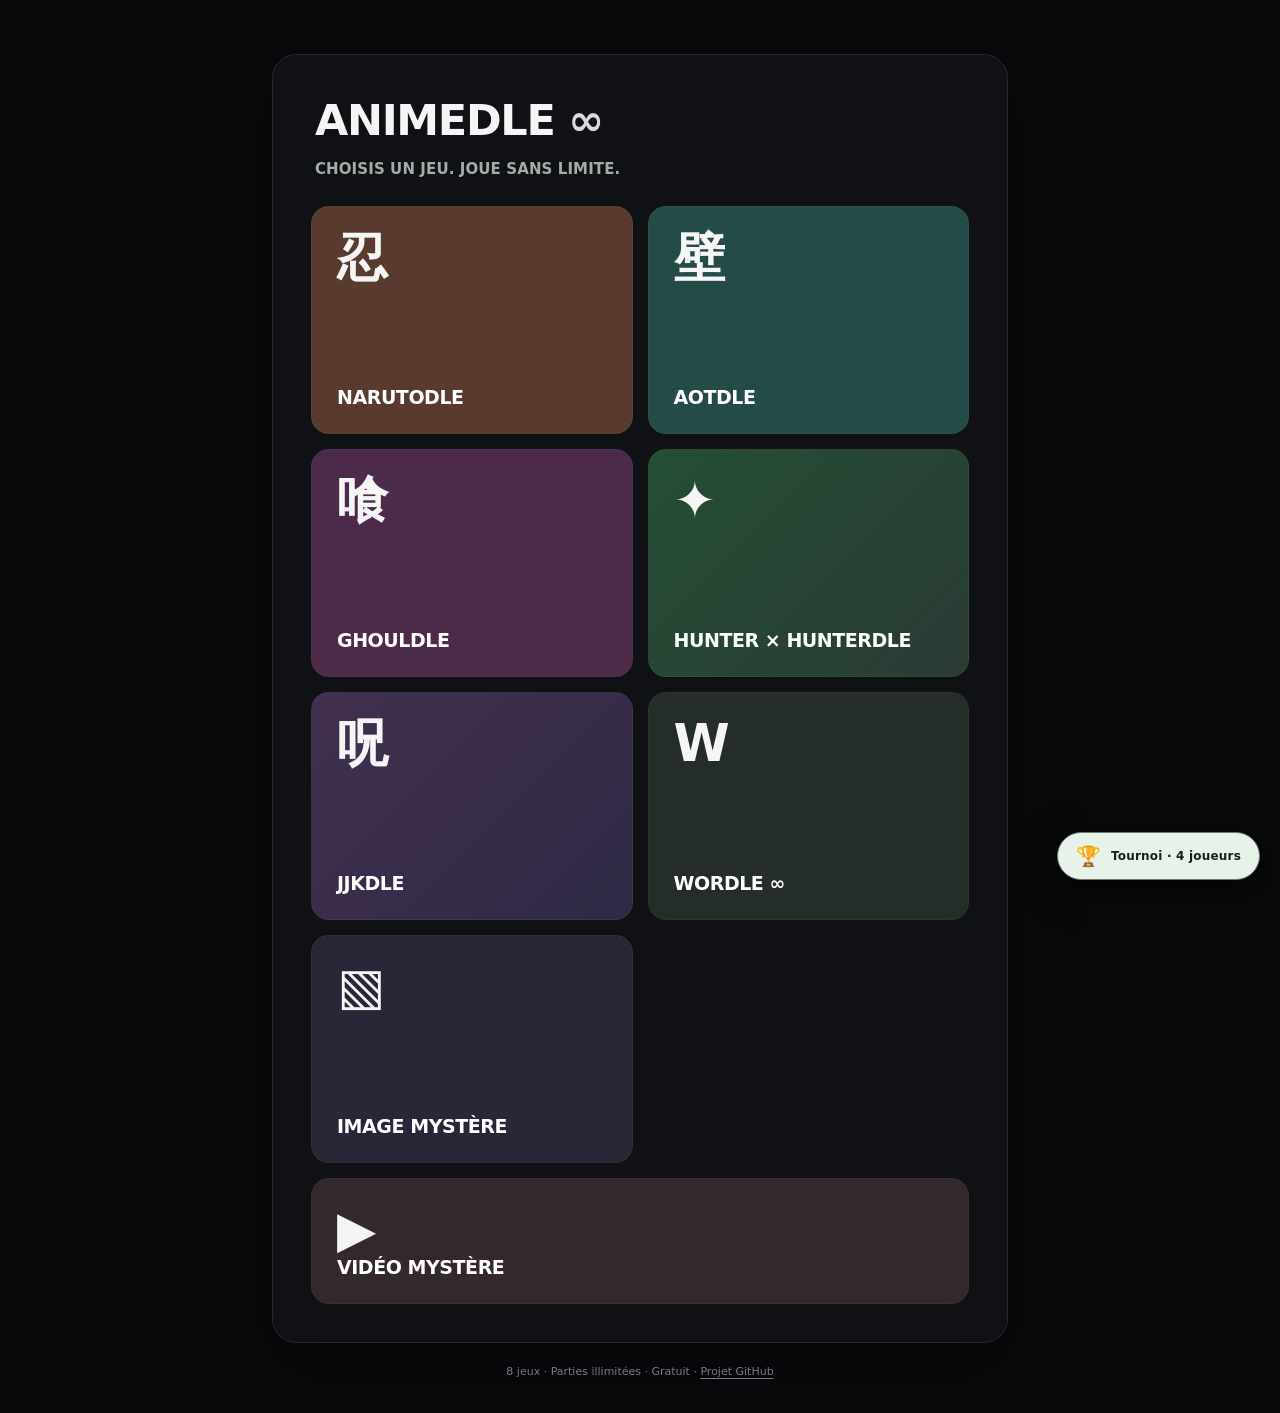
==== commit cca7fb50: "Load four-player tournament on home page" ====
--- a/index.html
+++ b/index.html
@@ -84,6 +84,6 @@
     </section>
     <p class="footer">8 jeux · Parties illimitées · Gratuit · <a href="https://github.com/Rxse0/animedle-infini" target="_blank" rel="noopener noreferrer">Projet GitHub</a></p>
   </main>
-  <script src="./tournoi.js?v=1" defer></script>
+  <script src="./tournoi.js?v=2" defer></script>
 </body>
 </html>
